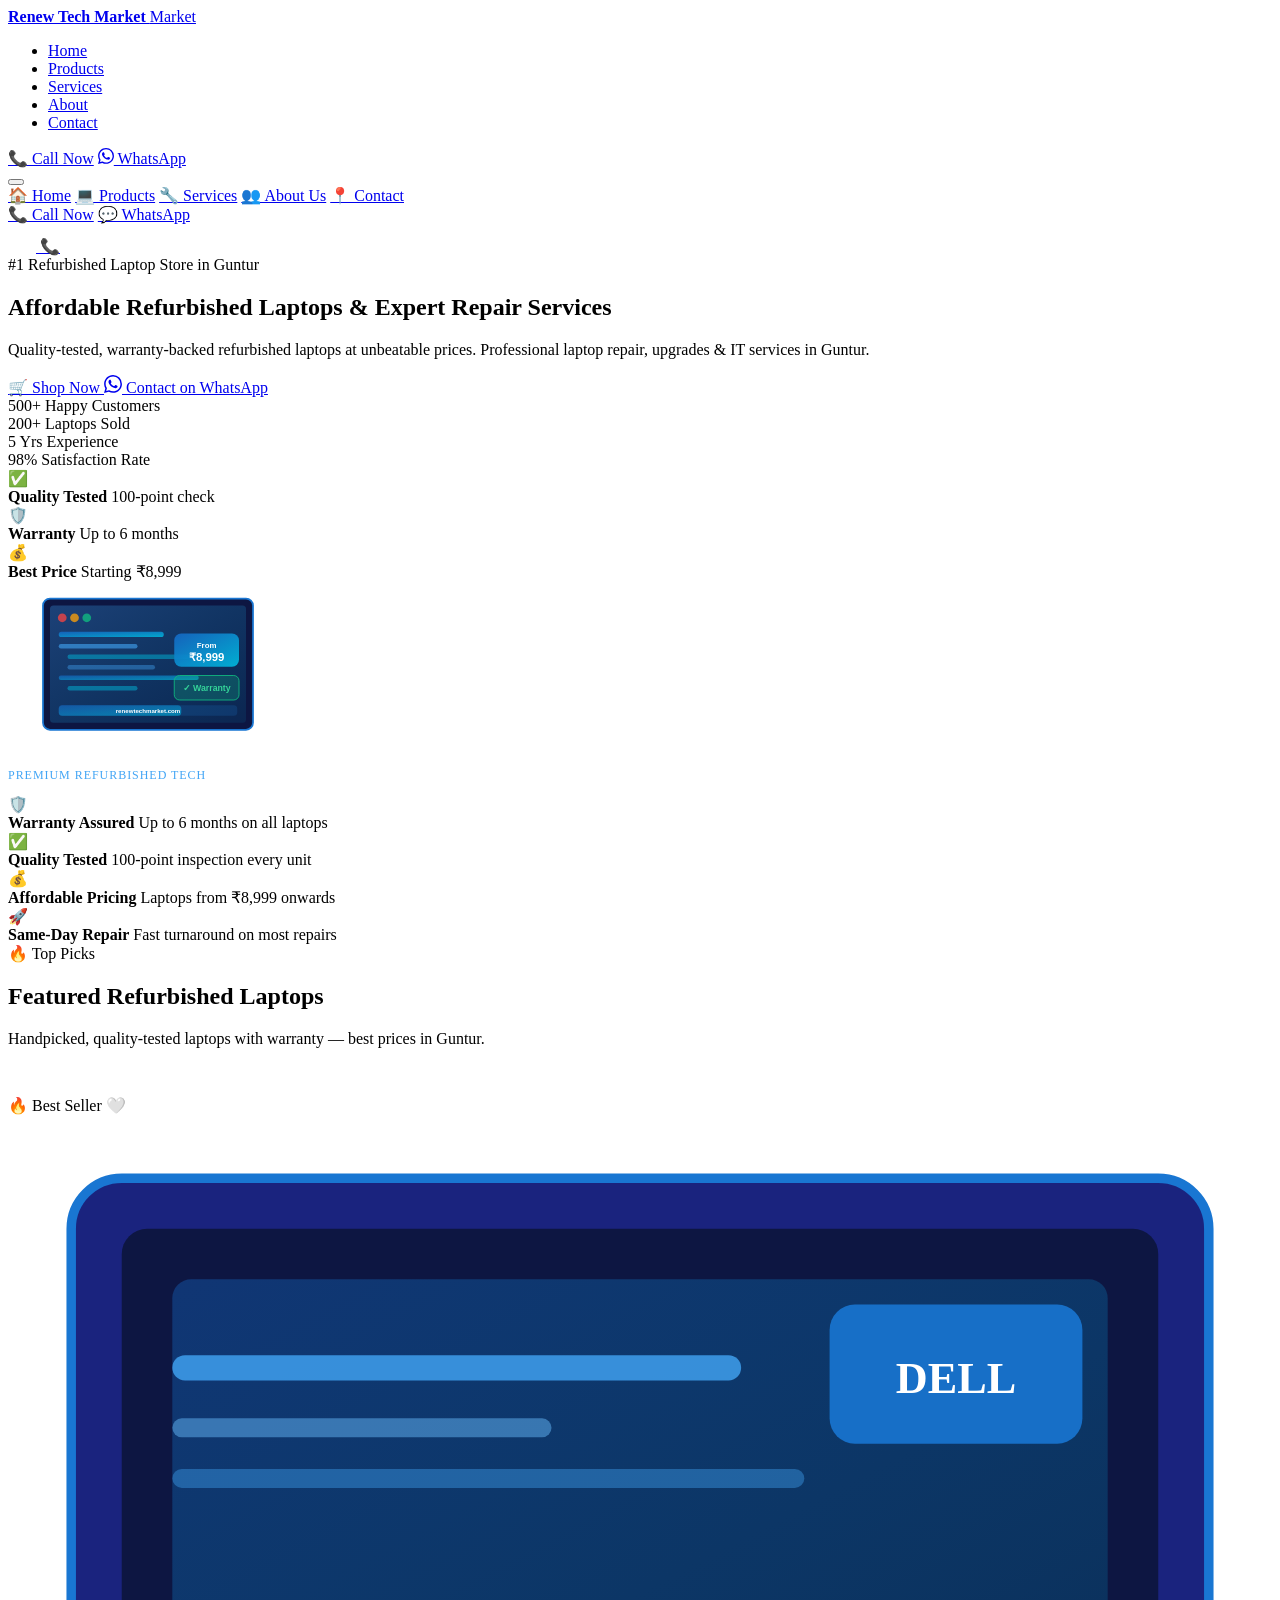
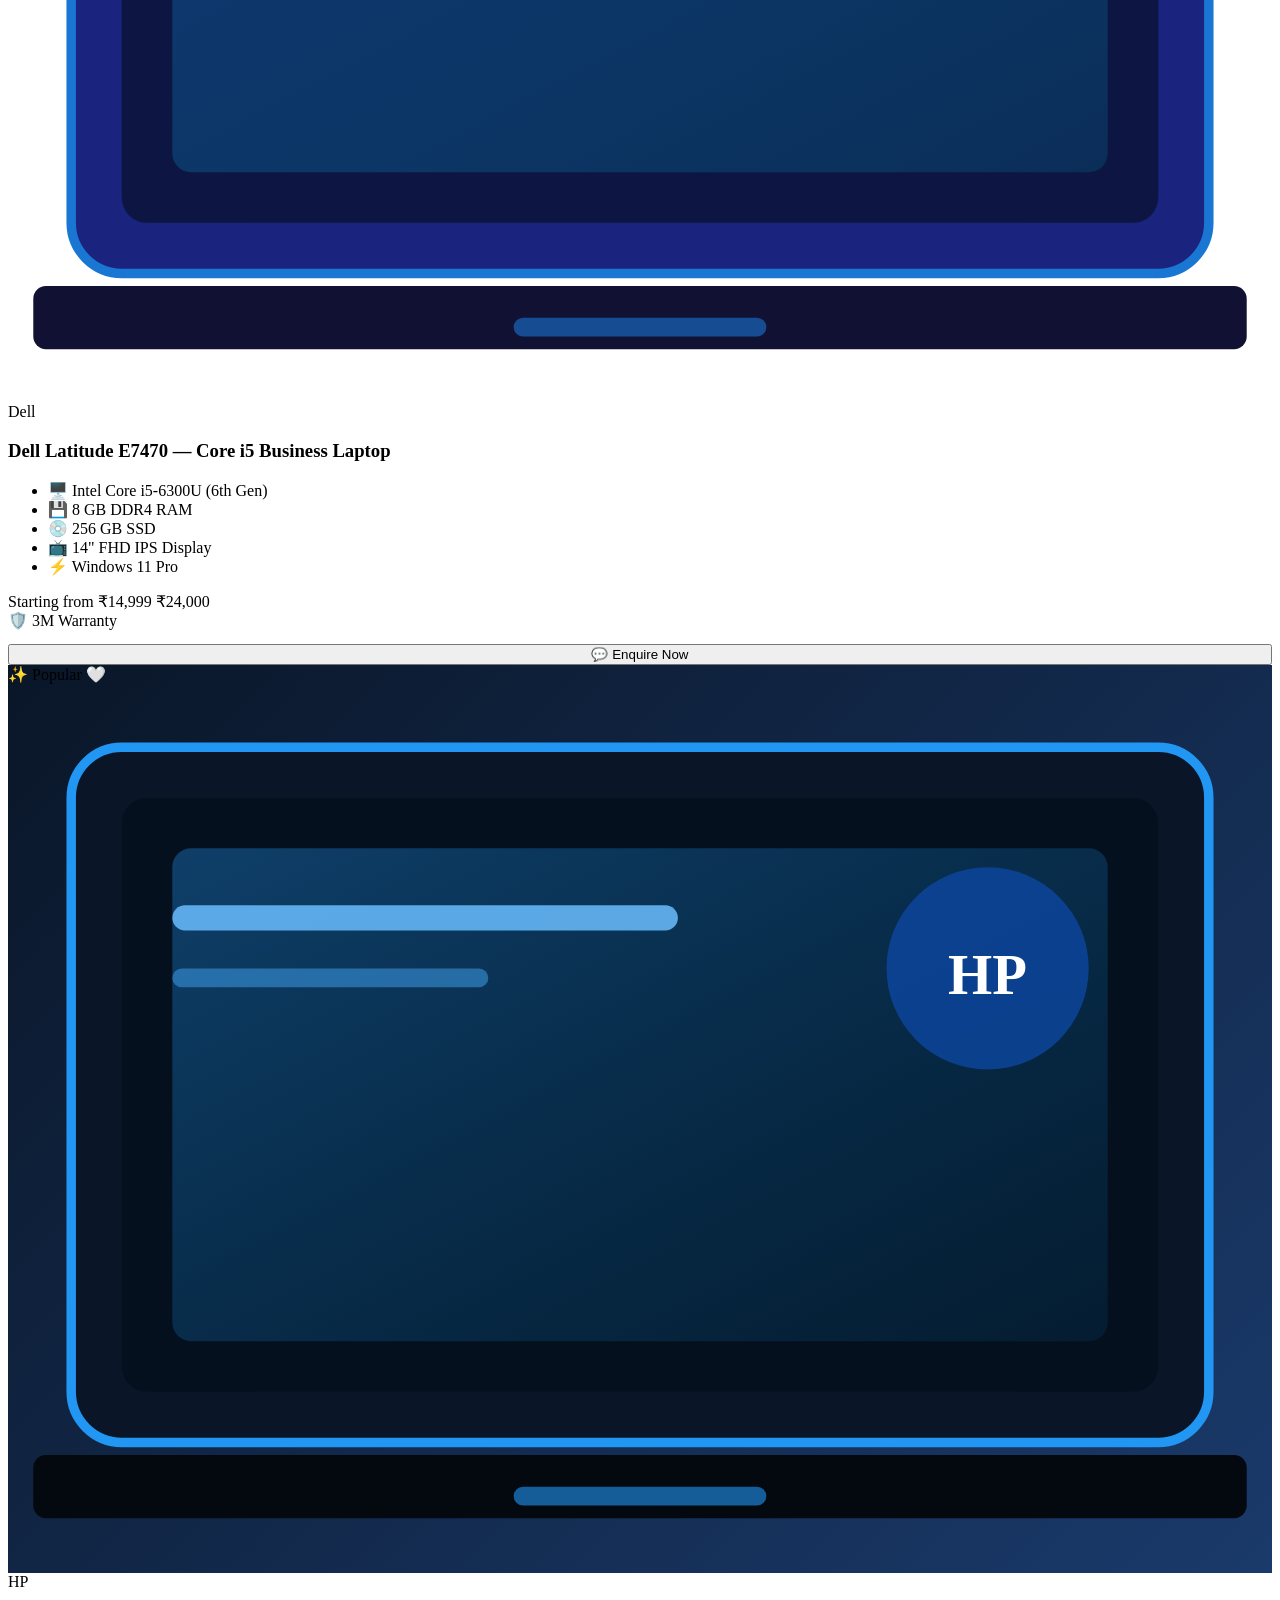
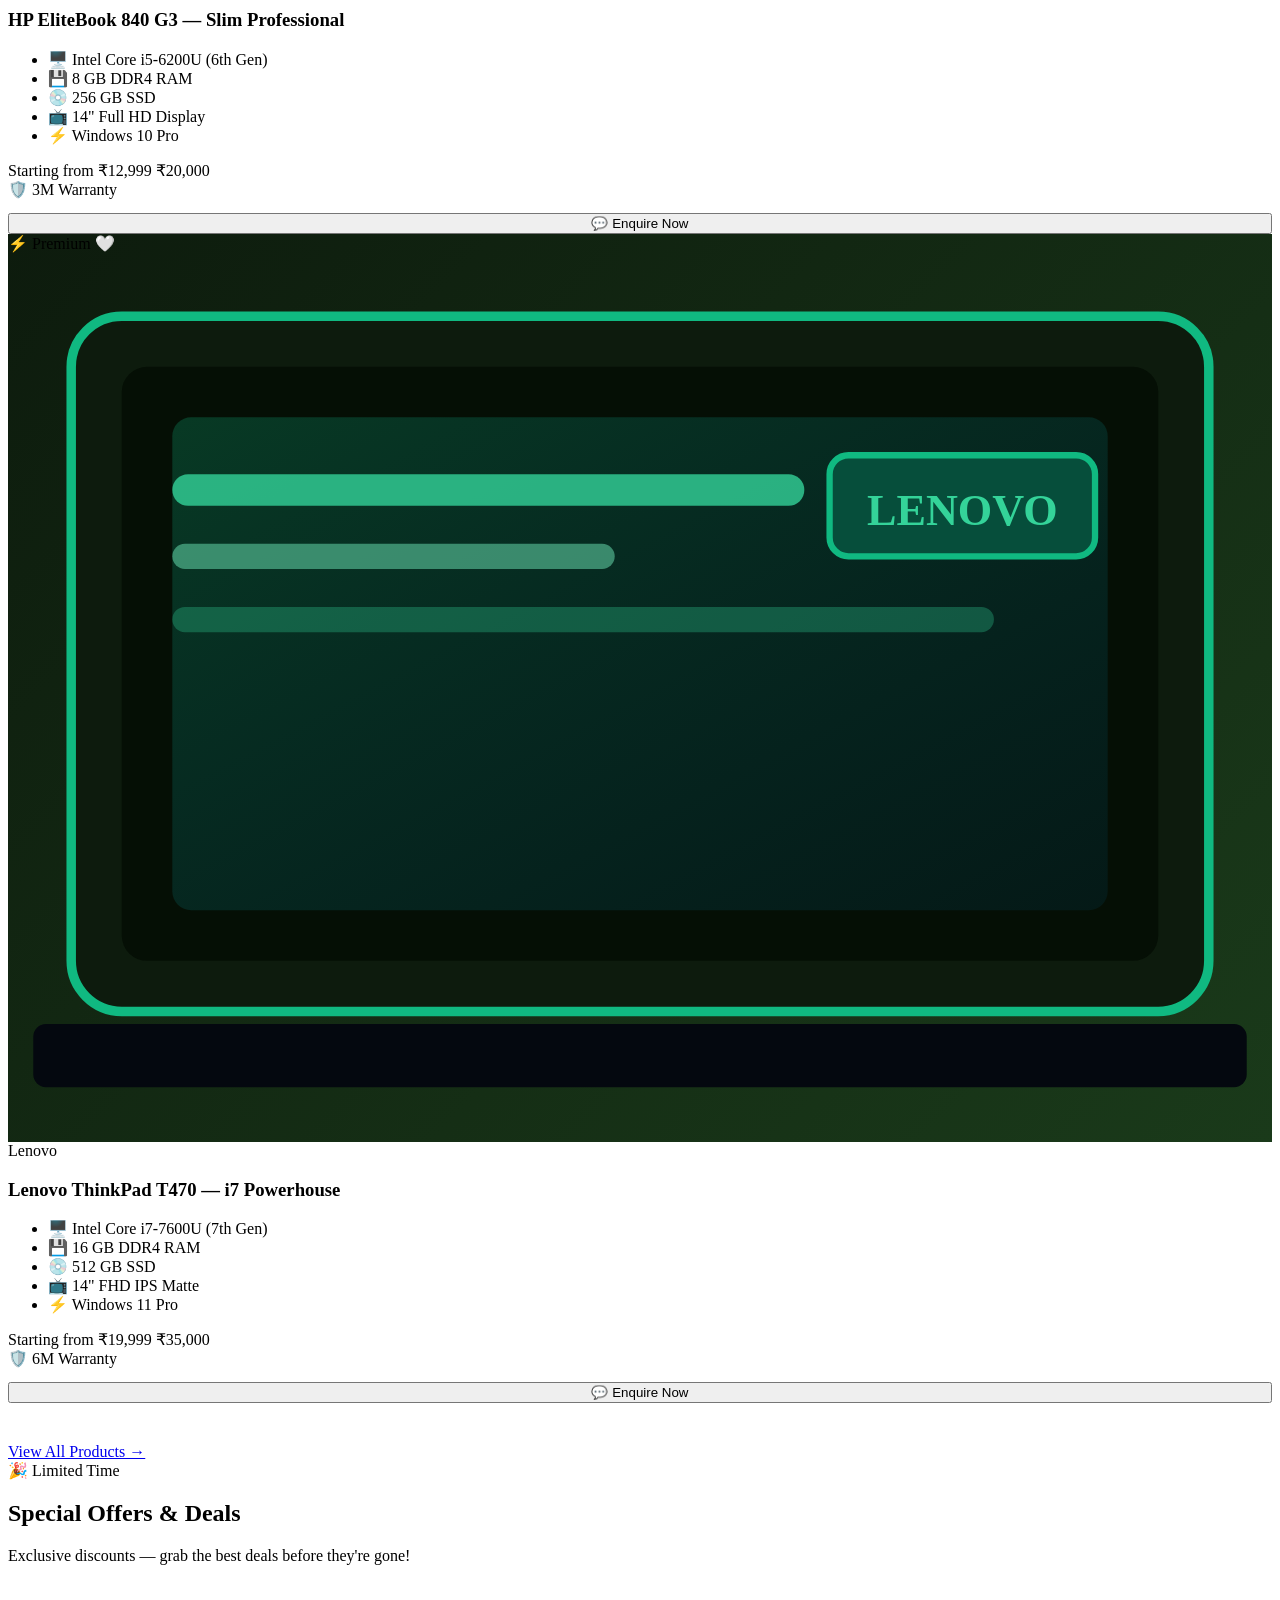
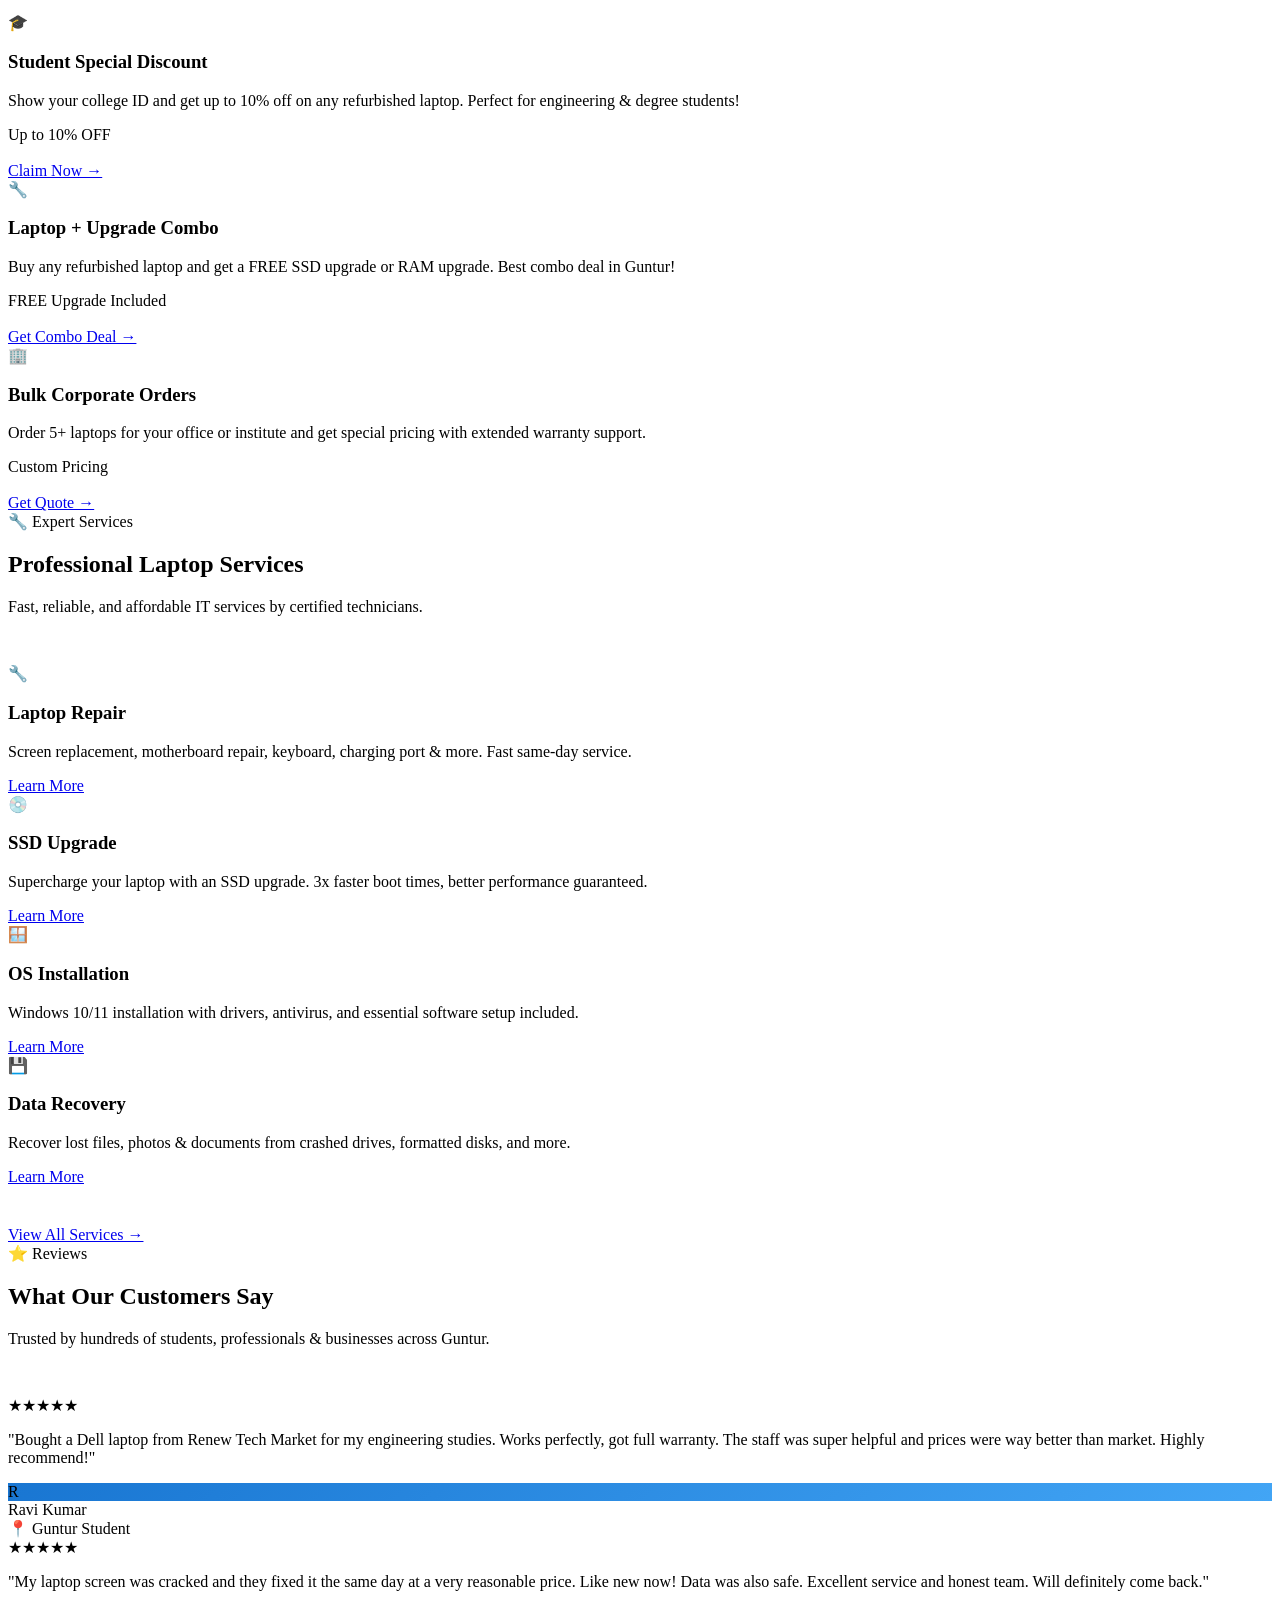
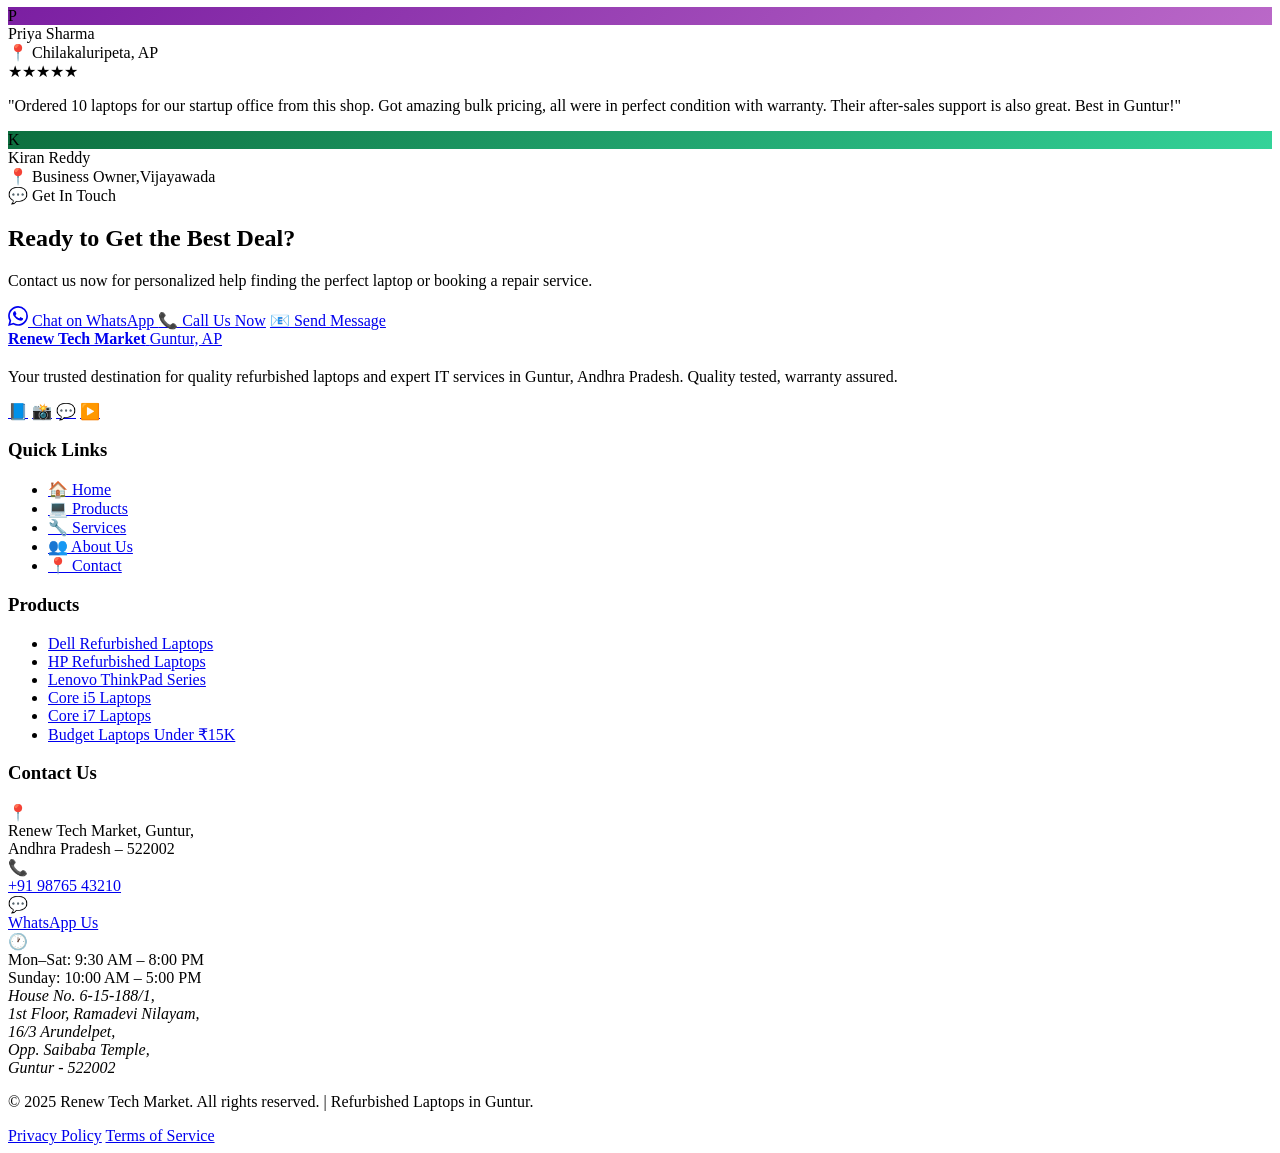
==== index.html @ 792f2bf6 "Update index.html" ====
<!DOCTYPE html>
<html lang="en">
<head>
  <meta charset="UTF-8" />
  <meta name="viewport" content="width=device-width, initial-scale=1.0" />
  <title>Renew Tech Market – Affordable Refurbished Laptops & Repair in Guntur</title>
  <meta name="description" content="Buy quality refurbished laptops at best price in Guntur. Expert laptop repair, SSD upgrades, OS installation & data recovery. Warranty guaranteed. Call or WhatsApp now!" />
  <meta name="keywords" content="refurbished laptops Guntur, laptop repair near me, used laptops best price, second hand laptops Guntur, laptop upgrade Andhra Pradesh" />
  <meta property="og:title" content="Renew Tech Market – Affordable Refurbished Laptops & Repair" />
  <meta property="og:description" content="Quality refurbished laptops with warranty & expert IT services in Guntur." />
  <meta property="og:type" content="website" />
  <link rel="stylessheet" href="styles.css" />
  <link rel="icon" href="data:image/svg+xml,<svg xmlns='http://www.w3.org/2000/svg' viewBox='0 0 100 100'><text y='.9em' font-size='90'>💻</text></svg>" />
</head>
<body>

<!-- ======================================================
     NAVBAR
====================================================== -->
<nav class="navbar" id="navbar" role="navigation" aria-label="Main navigation">
  <div class="container">
    <div class="nav-inner">
      <a href="index.html" class="nav-logo" aria-label="Renew Tech Market Home">
        <div class="logo-icon" aria-hidden="true"></div>
        <div class="logo-text">
          <strong>Renew Tech Market </strong>
          <span>Market</span>
        </div>
      </a>

      <ul class="nav-links" role="list">
        <li><a href="index.html"    class="nav-link" data-page="index.html"    aria-current="page">Home</a></li>
        <li><a href="products.html" class="nav-link" data-page="products.html">Products</a></li>
        <li><a href="services.html" class="nav-link" data-page="services.html">Services</a></li>
        <li><a href="about.html"    class="nav-link" data-page="about.html">About</a></li>
        <li><a href="contact.html"  class="nav-link" data-page="contact.html">Contact</a></li>
      </ul>

      <div class="nav-cta">
        <a href="tel:+919876543210" class="btn btn-outline btn-sm" aria-label="Call us">📞 Call Now</a>
        <a href="https://wa.me/919876543210" class="btn btn-whatsapp btn-sm" target="_blank" rel="noopener" aria-label="Chat on WhatsApp">
          <svg width="16" height="16" viewBox="0 0 24 24" fill="currentColor" aria-hidden="true"><path d="M17.472 14.382c-.297-.149-1.758-.867-2.03-.967-.273-.099-.471-.148-.67.15-.197.297-.767.966-.94 1.164-.173.199-.347.223-.644.075-.297-.15-1.255-.463-2.39-1.475-.883-.788-1.48-1.761-1.653-2.059-.173-.297-.018-.458.13-.606.134-.133.298-.347.446-.52.149-.174.198-.298.298-.497.099-.198.05-.371-.025-.52-.075-.149-.669-1.612-.916-2.207-.242-.579-.487-.5-.669-.51-.173-.008-.371-.01-.57-.01-.198 0-.52.074-.792.372-.272.297-1.04 1.016-1.04 2.479 0 1.462 1.065 2.875 1.213 3.074.149.198 2.096 3.2 5.077 4.487.709.306 1.262.489 1.694.625.712.227 1.36.195 1.871.118.571-.085 1.758-.719 2.006-1.413.248-.694.248-1.289.173-1.413-.074-.124-.272-.198-.57-.347m-5.421 7.403h-.004a9.87 9.87 0 01-5.031-1.378l-.361-.214-3.741.982.998-3.648-.235-.374a9.86 9.86 0 01-1.51-5.26c.001-5.45 4.436-9.884 9.888-9.884 2.64 0 5.122 1.03 6.988 2.898a9.825 9.825 0 012.893 6.994c-.003 5.45-4.437 9.884-9.885 9.884m8.413-18.297A11.815 11.815 0 0012.05 0C5.495 0 .16 5.335.157 11.892c0 2.096.547 4.142 1.588 5.945L.057 24l6.305-1.654a11.882 11.882 0 005.683 1.448h.005c6.554 0 11.89-5.335 11.893-11.893a11.821 11.821 0 00-3.48-8.413z"/></svg>
          WhatsApp
        </a>
      </div>

      <button class="nav-toggle" id="navToggle" aria-label="Toggle menu" aria-expanded="false">
        <span></span><span></span><span></span>
      </button>
    </div>
  </div>
</nav>

<!-- mobile menu -->
<div class="nav-mobile" id="navMobile" role="dialog" aria-label="Mobile navigation">
  <a href="index.html"    class="nav-link" data-page="index.html">🏠 Home</a>
  <a href="products.html" class="nav-link" data-page="products.html">💻 Products</a>
  <a href="services.html" class="nav-link" data-page="services.html">🔧 Services</a>
  <a href="about.html"    class="nav-link" data-page="about.html">👥 About Us</a>
  <a href="contact.html"  class="nav-link" data-page="contact.html">📍 Contact</a>
  <div class="nav-cta">
    <a href="tel:+919876543210" class="btn btn-outline">📞 Call Now</a>
    <a href="https://wa.me/919876543210" class="btn btn-whatsapp" target="_blank" rel="noopener">💬 WhatsApp</a>
  </div>
</div>

<!-- ======================================================
     FLOATING BUTTONS
====================================================== -->
<a href="https://wa.me/919876543210?text=Hi!%20I%20found%20your%20website.%20I%27m%20interested%20in%20your%20laptops%20and%20services."
   class="float-whatsapp" target="_blank" rel="noopener" aria-label="Chat on WhatsApp" title="Chat on WhatsApp">
  <svg width="28" height="28" viewBox="0 0 24 24" fill="white" aria-hidden="true"><path d="M17.472 14.382c-.297-.149-1.758-.867-2.03-.967-.273-.099-.471-.148-.67.15-.197.297-.767.966-.94 1.164-.173.199-.347.223-.644.075-.297-.15-1.255-.463-2.39-1.475-.883-.788-1.48-1.761-1.653-2.059-.173-.297-.018-.458.13-.606.134-.133.298-.347.446-.52.149-.174.198-.298.298-.497.099-.198.05-.371-.025-.52-.075-.149-.669-1.612-.916-2.207-.242-.579-.487-.5-.669-.51-.173-.008-.371-.01-.57-.01-.198 0-.52.074-.792.372-.272.297-1.04 1.016-1.04 2.479 0 1.462 1.065 2.875 1.213 3.074.149.198 2.096 3.2 5.077 4.487.709.306 1.262.489 1.694.625.712.227 1.36.195 1.871.118.571-.085 1.758-.719 2.006-1.413.248-.694.248-1.289.173-1.413-.074-.124-.272-.198-.57-.347m-5.421 7.403h-.004a9.87 9.87 0 01-5.031-1.378l-.361-.214-3.741.982.998-3.648-.235-.374a9.86 9.86 0 01-1.51-5.26c.001-5.45 4.436-9.884 9.888-9.884 2.64 0 5.122 1.03 6.988 2.898a9.825 9.825 0 012.893 6.994c-.003 5.45-4.437 9.884-9.885 9.884m8.413-18.297A11.815 11.815 0 0012.05 0C5.495 0 .16 5.335.157 11.892c0 2.096.547 4.142 1.588 5.945L.057 24l6.305-1.654a11.882 11.882 0 005.683 1.448h.005c6.554 0 11.89-5.335 11.893-11.893a11.821 11.821 0 00-3.48-8.413z"/></svg>
</a>
<a href="tel:+919876543210" class="float-call" aria-label="Call us" title="Call Now">📞</a>

<!-- ======================================================
     HERO
====================================================== -->
<section class="hero" id="hero" aria-label="Hero banner">
  <div class="hero-bg" aria-hidden="true"></div>
  <div class="hero-grid" aria-hidden="true"></div>

  <div class="container">
    <div class="hero-inner">
      <!-- Left: Copy -->
      <div class="hero-copy">
        <div class="hero-eyebrow">
          <span class="dot" aria-hidden="true"></span>
          #1 Refurbished Laptop Store in Guntur
        </div>

        <h1 class="hero-title">
          Affordable <span class="highlight">Refurbished Laptops</span> &amp; Expert Repair Services
        </h1>

        <p class="hero-sub">
          Quality-tested, warranty-backed refurbished laptops at unbeatable prices. Professional laptop repair, upgrades &amp; IT services in Guntur.
        </p>

        <div class="hero-actions">
          <a href="products.html" class="btn btn-primary btn-lg" id="heroShopNow">
            🛒 Shop Now
          </a>
          <a href="https://wa.me/919876543210?text=Hi!%20I%20want%20to%20buy%20a%20refurbished%20laptop." class="btn btn-whatsapp btn-lg" target="_blank" rel="noopener" id="heroWhatsApp">
            <svg width="18" height="18" viewBox="0 0 24 24" fill="currentColor" aria-hidden="true"><path d="M17.472 14.382c-.297-.149-1.758-.867-2.03-.967-.273-.099-.471-.148-.67.15-.197.297-.767.966-.94 1.164-.173.199-.347.223-.644.075-.297-.15-1.255-.463-2.39-1.475-.883-.788-1.48-1.761-1.653-2.059-.173-.297-.018-.458.13-.606.134-.133.298-.347.446-.52.149-.174.198-.298.298-.497.099-.198.05-.371-.025-.52-.075-.149-.669-1.612-.916-2.207-.242-.579-.487-.5-.669-.51-.173-.008-.371-.01-.57-.01-.198 0-.52.074-.792.372-.272.297-1.04 1.016-1.04 2.479 0 1.462 1.065 2.875 1.213 3.074.149.198 2.096 3.2 5.077 4.487.709.306 1.262.489 1.694.625.712.227 1.36.195 1.871.118.571-.085 1.758-.719 2.006-1.413.248-.694.248-1.289.173-1.413-.074-.124-.272-.198-.57-.347m-5.421 7.403h-.004a9.87 9.87 0 01-5.031-1.378l-.361-.214-3.741.982.998-3.648-.235-.374a9.86 9.86 0 01-1.51-5.26c.001-5.45 4.436-9.884 9.888-9.884 2.64 0 5.122 1.03 6.988 2.898a9.825 9.825 0 012.893 6.994c-.003 5.45-4.437 9.884-9.885 9.884m8.413-18.297A11.815 11.815 0 0012.05 0C5.495 0 .16 5.335.157 11.892c0 2.096.547 4.142 1.588 5.945L.057 24l6.305-1.654a11.882 11.882 0 005.683 1.448h.005c6.554 0 11.89-5.335 11.893-11.893a11.821 11.821 0 00-3.48-8.413z"/></svg>
            Contact on WhatsApp
          </a>
        </div>

        <div class="hero-stats" aria-label="Business stats">
          <div class="stat-item">
            <span class="stat-num" data-target="500" data-suffix="+">0+</span>
            <span class="stat-label">Happy Customers</span>
          </div>
          <div class="stat-item">
            <span class="stat-num" data-target="200" data-suffix="+">0+</span>
            <span class="stat-label">Laptops Sold</span>
          </div>
          <div class="stat-item">
            <span class="stat-num" data-target="5" data-suffix=" Yrs">0</span>
            <span class="stat-label">Experience</span>
          </div>
          <div class="stat-item">
            <span class="stat-num" data-target="98" data-suffix="%">0%</span>
            <span class="stat-label">Satisfaction Rate</span>
          </div>
        </div>
      </div>

      <!-- Right: Visual -->
      <div class="hero-visual" aria-hidden="true">
        <div class="laptop-showcase">
          <!-- floating badges -->
          <div class="floating-badge top-left">
            <span class="badge-icon">✅</span>
            <div class="badge-info">
              <strong>Quality Tested</strong>
              <span>100-point check</span>
            </div>
          </div>
          <div class="floating-badge mid-right">
            <span class="badge-icon">🛡️</span>
            <div class="badge-info">
              <strong>Warranty</strong>
              <span>Up to 6 months</span>
            </div>
          </div>
          <div class="floating-badge bot-left">
            <span class="badge-icon">💰</span>
            <div class="badge-info">
              <strong>Best Price</strong>
              <span>Starting ₹8,999</span>
            </div>
          </div>

          <!-- Laptop frame -->
          <div class="laptop-frame">
            <div class="laptop-screen">
              <div class="screen-glow"></div>
              <div class="screen-content" style="position:relative;z-index:1;">
                <!-- SVG laptop illustration on screen -->
                <svg viewBox="0 0 320 200" xmlns="http://www.w3.org/2000/svg" style="width:100%;max-width:280px;margin:0 auto;">
                  <defs>
                    <linearGradient id="g1" x1="0%" y1="0%" x2="100%" y2="100%">
                      <stop offset="0%" style="stop-color:#1565c0"/>
                      <stop offset="100%" style="stop-color:#00b4d8"/>
                    </linearGradient>
                    <linearGradient id="g2" x1="0%" y1="0%" x2="100%" y2="100%">
                      <stop offset="0%" style="stop-color:#42a5f5;stop-opacity:.3"/>
                      <stop offset="100%" style="stop-color:#00b4d8;stop-opacity:.1"/>
                    </linearGradient>
                  </defs>
                  <!-- Screen body -->
                  <rect x="40" y="20" width="240" height="150" rx="8" fill="#0d1642" stroke="#1976d2" stroke-width="2"/>
                  <rect x="48" y="28" width="224" height="134" rx="4" fill="url(#g2)"/>
                  <!-- Window dots -->
                  <circle cx="62" cy="42" r="5" fill="#ef4444" opacity=".8"/>
                  <circle cx="76" cy="42" r="5" fill="#f59e0b" opacity=".8"/>
                  <circle cx="90" cy="42" r="5" fill="#10b981" opacity=".8"/>
                  <!-- Code lines -->
                  <rect x="58" y="58" width="120" height="6" rx="3" fill="url(#g1)" opacity=".9"/>
                  <rect x="58" y="72" width="90" height="5" rx="2.5" fill="#42a5f5" opacity=".6"/>
                  <rect x="68" y="84" width="140" height="5" rx="2.5" fill="#00b4d8" opacity=".5"/>
                  <rect x="68" y="96" width="100" height="5" rx="2.5" fill="#42a5f5" opacity=".4"/>
                  <rect x="58" y="108" width="160" height="5" rx="2.5" fill="url(#g1)" opacity=".7"/>
                  <rect x="68" y="120" width="80" height="5" rx="2.5" fill="#00b4d8" opacity=".5"/>
                  <!-- Price tag -->
                  <rect x="190" y="60" width="74" height="38" rx="8" fill="url(#g1)" opacity=".95"/>
                  <text x="227" y="76" text-anchor="middle" fill="white" font-size="9" font-weight="600" font-family="Inter,sans-serif">From</text>
                  <text x="227" y="91" text-anchor="middle" fill="white" font-size="13" font-weight="800" font-family="Inter,sans-serif">₹8,999</text>
                  <!-- Checkmark badge -->
                  <rect x="190" y="108" width="74" height="28" rx="6" fill="rgba(16,185,129,.25)" stroke="#10b981" stroke-width="1"/>
                  <text x="227" y="126" text-anchor="middle" fill="#34d399" font-size="10" font-weight="700" font-family="Inter,sans-serif">✓ Warranty</text>
                  <!-- Bottom bar -->
                  <rect x="58" y="142" width="204" height="12" rx="4" fill="rgba(33,150,243,.15)"/>
                  <rect x="58" y="142" width="140" height="12" rx="4" fill="url(#g1)" opacity=".6"/>
                  <text x="160" y="151" text-anchor="middle" fill="white" font-size="7" font-weight="600" font-family="Inter,sans-serif">renewtechmarket.com</text>
                </svg>
                <p style="color:#42a5f5;font-size:.75rem;margin-top:8px;font-weight:500;letter-spacing:.08em;">PREMIUM REFURBISHED TECH</p>
              </div>
            </div>
          </div>
          <div class="laptop-base"></div>
          <div class="laptop-hinge"></div>
        </div>
      </div>
    </div>
  </div>
</section>

<!-- ======================================================
     TRUST BADGES STRIP
====================================================== -->
<div class="trust-strip" aria-label="Trust badges">
  <div class="container">
    <div class="trust-strip-inner">
      <div class="trust-item" data-aos="fade-up">
        <span class="trust-icon" aria-hidden="true">🛡️</span>
        <div class="trust-text">
          <strong>Warranty Assured</strong>
          <span>Up to 6 months on all laptops</span>
        </div>
      </div>
      <div class="trust-item" data-aos="fade-up" style="transition-delay:.1s">
        <span class="trust-icon" aria-hidden="true">✅</span>
        <div class="trust-text">
          <strong>Quality Tested</strong>
          <span>100-point inspection every unit</span>
        </div>
      </div>
      <div class="trust-item" data-aos="fade-up" style="transition-delay:.2s">
        <span class="trust-icon" aria-hidden="true">💰</span>
        <div class="trust-text">
          <strong>Affordable Pricing</strong>
          <span>Laptops from ₹8,999 onwards</span>
        </div>
      </div>
      <div class="trust-item" data-aos="fade-up" style="transition-delay:.3s">
        <span class="trust-icon" aria-hidden="true">🚀</span>
        <div class="trust-text">
          <strong>Same-Day Repair</strong>
          <span>Fast turnaround on most repairs</span>
        </div>
      </div>
    </div>
  </div>
</div>

<!-- ======================================================
     FEATURED PRODUCTS
====================================================== -->
<section class="section" id="featured-products" aria-label="Featured products">
  <div class="container">
    <div class="text-center" data-aos="fade-up">
      <div class="section-badge">🔥 Top Picks</div>
      <h2 class="section-title">Featured Refurbished Laptops</h2>
      <p class="section-sub">Handpicked, quality-tested laptops with warranty — best prices in Guntur.</p>
    </div>

    <div class="products-grid" style="margin-top:48px;" id="featuredGrid">

      <!-- Card 1 -->
      <article class="product-card" data-aos="fade-up" data-brand="dell" data-ram="8gb" data-price="14999" aria-label="Dell Latitude E7470 laptop">
        <div class="product-img-wrap">
          <span class="badge badge-blue">🔥 Best Seller</span>
          <span class="wish" aria-label="Add to wishlist" role="button" tabindex="0">🤍</span>
          <svg class="laptop-svg" viewBox="0 0 200 140" xmlns="http://www.w3.org/2000/svg" aria-hidden="true">
            <rect x="10" y="10" width="180" height="110" rx="8" fill="#1a237e" stroke="#1976d2" stroke-width="1.5"/>
            <rect x="18" y="18" width="164" height="94" rx="4" fill="#0d1642"/>
            <rect x="26" y="26" width="148" height="78" rx="3" fill="url(#gs1)"/>
            <defs><linearGradient id="gs1" x1="0" y1="0" x2="1" y2="1"><stop offset="0%" stop-color="#1565c0" stop-opacity=".4"/><stop offset="100%" stop-color="#00b4d8" stop-opacity=".15"/></linearGradient></defs>
            <rect x="26" y="38" width="90" height="4" rx="2" fill="#42a5f5" opacity=".8"/>
            <rect x="26" y="48" width="60" height="3" rx="1.5" fill="#64b5f6" opacity=".5"/>
            <rect x="26" y="56" width="100" height="3" rx="1.5" fill="#42a5f5" opacity=".4"/>
            <rect x="130" y="30" width="40" height="22" rx="4" fill="#1976d2" opacity=".9"/>
            <text x="150" y="44" text-anchor="middle" fill="white" font-size="7" font-weight="700" font-family="Inter">DELL</text>
            <rect x="4" y="122" width="192" height="10" rx="2" fill="#111133"/>
            <rect x="80" y="127" width="40" height="3" rx="1.5" fill="#1976d2" opacity=".6"/>
          </svg>
        </div>
        <div class="product-body">
          <div class="product-brand">Dell</div>
          <h3 class="product-name">Dell Latitude E7470 — Core i5 Business Laptop</h3>
          <ul class="specs-list" aria-label="Specifications">
            <li class="spec-item"><span class="spec-icon">🖥️</span> Intel Core i5-6300U (6th Gen)</li>
            <li class="spec-item"><span class="spec-icon">💾</span> 8 GB DDR4 RAM</li>
            <li class="spec-item"><span class="spec-icon">💿</span> 256 GB SSD</li>
            <li class="spec-item"><span class="spec-icon">📺</span> 14" FHD IPS Display</li>
            <li class="spec-item"><span class="spec-icon">⚡</span> Windows 11 Pro</li>
          </ul>
          <div class="product-footer">
            <div class="product-price">
              <span class="price-label">Starting from</span>
              <span class="price-amount">₹14,999</span>
              <span class="price-old">₹24,000</span>
            </div>
            <span class="warranty-chip">🛡️ 3M Warranty</span>
          </div>
          <button class="btn btn-primary" style="width:100%;justify-content:center;margin-top:14px;" data-enquire="Dell Latitude E7470" id="enquire-dell-e7470">
            💬 Enquire Now
          </button>
        </div>
      </article>

      <!-- Card 2 -->
      <article class="product-card" data-aos="fade-up" style="transition-delay:.1s" data-brand="hp" data-ram="8gb" data-price="12999" aria-label="HP EliteBook 840 laptop">
        <div class="product-img-wrap" style="background:linear-gradient(135deg,#0a1628,#1a3a6b)">
          <span class="badge badge-green">✨ Popular</span>
          <span class="wish" aria-label="Add to wishlist" role="button" tabindex="0">🤍</span>
          <svg class="laptop-svg" viewBox="0 0 200 140" xmlns="http://www.w3.org/2000/svg" aria-hidden="true">
            <rect x="10" y="10" width="180" height="110" rx="8" fill="#0a1628" stroke="#2196f3" stroke-width="1.5"/>
            <rect x="18" y="18" width="164" height="94" rx="4" fill="#05101f"/>
            <rect x="26" y="26" width="148" height="78" rx="3" fill="url(#gs2)"/>
            <defs><linearGradient id="gs2" x1="0" y1="0" x2="1" y2="1"><stop offset="0%" stop-color="#2196f3" stop-opacity=".35"/><stop offset="100%" stop-color="#0077b6" stop-opacity=".12"/></linearGradient></defs>
            <rect x="26" y="35" width="80" height="4" rx="2" fill="#64b5f6" opacity=".9"/>
            <rect x="26" y="45" width="50" height="3" rx="1.5" fill="#42a5f5" opacity=".5"/>
            <circle cx="155" cy="45" r="16" fill="#0d47a1" opacity=".8"/>
            <text x="155" y="49" text-anchor="middle" fill="white" font-size="9" font-weight="800" font-family="Inter">HP</text>
            <rect x="4" y="122" width="192" height="10" rx="2" fill="#04080f"/>
            <rect x="80" y="127" width="40" height="3" rx="1.5" fill="#2196f3" opacity=".6"/>
          </svg>
        </div>
        <div class="product-body">
          <div class="product-brand">HP</div>
          <h3 class="product-name">HP EliteBook 840 G3 — Slim Professional</h3>
          <ul class="specs-list" aria-label="Specifications">
            <li class="spec-item"><span class="spec-icon">🖥️</span> Intel Core i5-6200U (6th Gen)</li>
            <li class="spec-item"><span class="spec-icon">💾</span> 8 GB DDR4 RAM</li>
            <li class="spec-item"><span class="spec-icon">💿</span> 256 GB SSD</li>
            <li class="spec-item"><span class="spec-icon">📺</span> 14" Full HD Display</li>
            <li class="spec-item"><span class="spec-icon">⚡</span> Windows 10 Pro</li>
          </ul>
          <div class="product-footer">
            <div class="product-price">
              <span class="price-label">Starting from</span>
              <span class="price-amount">₹12,999</span>
              <span class="price-old">₹20,000</span>
            </div>
            <span class="warranty-chip">🛡️ 3M Warranty</span>
          </div>
          <button class="btn btn-primary" style="width:100%;justify-content:center;margin-top:14px;" data-enquire="HP EliteBook 840 G3" id="enquire-hp-elitebook">
            💬 Enquire Now
          </button>
        </div>
      </article>

      <!-- Card 3 -->
      <article class="product-card" data-aos="fade-up" style="transition-delay:.2s" data-brand="lenovo" data-ram="16gb" data-price="19999" aria-label="Lenovo ThinkPad X1 Carbon laptop">
        <div class="product-img-wrap" style="background:linear-gradient(135deg,#0d1b0d,#1a3a1a)">
          <span class="badge badge-orange">⚡ Premium</span>
          <span class="wish" aria-label="Add to wishlist" role="button" tabindex="0">🤍</span>
          <svg class="laptop-svg" viewBox="0 0 200 140" xmlns="http://www.w3.org/2000/svg" aria-hidden="true">
            <rect x="10" y="10" width="180" height="110" rx="8" fill="#0d1b0d" stroke="#10b981" stroke-width="1.5"/>
            <rect x="18" y="18" width="164" height="94" rx="4" fill="#050f05"/>
            <rect x="26" y="26" width="148" height="78" rx="3" fill="url(#gs3)"/>
            <defs><linearGradient id="gs3" x1="0" y1="0" x2="1" y2="1"><stop offset="0%" stop-color="#10b981" stop-opacity=".25"/><stop offset="100%" stop-color="#0077b6" stop-opacity=".1"/></linearGradient></defs>
            <rect x="26" y="35" width="100" height="5" rx="2.5" fill="#34d399" opacity=".8"/>
            <rect x="26" y="46" width="70" height="4" rx="2" fill="#6ee7b7" opacity=".5"/>
            <rect x="26" y="56" width="130" height="4" rx="2" fill="#34d399" opacity=".3"/>
            <rect x="130" y="32" width="42" height="16" rx="3" fill="#064e3b" stroke="#10b981" stroke-width="1"/>
            <text x="151" y="43" text-anchor="middle" fill="#34d399" font-size="7" font-weight="800" font-family="Inter">LENOVO</text>
            <rect x="4" y="122" width="192" height="10" rx="2" fill="#04080f"/>
          </svg>
        </div>
        <div class="product-body">
          <div class="product-brand">Lenovo</div>
          <h3 class="product-name">Lenovo ThinkPad T470 — i7 Powerhouse</h3>
          <ul class="specs-list" aria-label="Specifications">
            <li class="spec-item"><span class="spec-icon">🖥️</span> Intel Core i7-7600U (7th Gen)</li>
            <li class="spec-item"><span class="spec-icon">💾</span> 16 GB DDR4 RAM</li>
            <li class="spec-item"><span class="spec-icon">💿</span> 512 GB SSD</li>
            <li class="spec-item"><span class="spec-icon">📺</span> 14" FHD IPS Matte</li>
            <li class="spec-item"><span class="spec-icon">⚡</span> Windows 11 Pro</li>
          </ul>
          <div class="product-footer">
            <div class="product-price">
              <span class="price-label">Starting from</span>
              <span class="price-amount">₹19,999</span>
              <span class="price-old">₹35,000</span>
            </div>
            <span class="warranty-chip">🛡️ 6M Warranty</span>
          </div>
          <button class="btn btn-primary" style="width:100%;justify-content:center;margin-top:14px;" data-enquire="Lenovo ThinkPad T470" id="enquire-lenovo-t470">
            💬 Enquire Now
          </button>
        </div>
      </article>
    </div>

    <div class="text-center" style="margin-top:40px;" data-aos="fade-up">
      <a href="products.html" class="btn btn-outline btn-lg" id="viewAllProducts">View All Products →</a>
    </div>
  </div>
</section>

<div class="divider"></div>

<!-- ======================================================
     SPECIAL OFFERS
====================================================== -->
<section class="section" id="offers" aria-label="Special offers and deals">
  <div class="container">
    <div class="text-center" data-aos="fade-up">
      <div class="section-badge">🎉 Limited Time</div>
      <h2 class="section-title">Special Offers & Deals</h2>
      <p class="section-sub">Exclusive discounts — grab the best deals before they're gone!</p>
    </div>

    <div class="offers-grid" style="margin-top:48px;">
      <div class="offer-card offer-card-1" data-aos="fade-up">
        <div class="offer-emoji" aria-hidden="true">🎓</div>
        <h3 class="offer-title">Student Special Discount</h3>
        <p class="offer-desc">Show your college ID and get up to 10% off on any refurbished laptop. Perfect for engineering & degree students!</p>
        <span class="offer-tag offer-tag-1">Up to 10% OFF</span>
        <br><br>
        <a href="https://wa.me/919876543210?text=Hi!%20I%20want%20to%20claim%20the%20student%20discount." class="btn btn-outline btn-sm" target="_blank" rel="noopener" id="offerStudentCTA">Claim Now →</a>
      </div>
      <div class="offer-card offer-card-2" data-aos="fade-up" style="transition-delay:.1s">
        <div class="offer-emoji" aria-hidden="true">🔧</div>
        <h3 class="offer-title">Laptop + Upgrade Combo</h3>
        <p class="offer-desc">Buy any refurbished laptop and get a FREE SSD upgrade or RAM upgrade. Best combo deal in Guntur!</p>
        <span class="offer-tag offer-tag-2">FREE Upgrade Included</span>
        <br><br>
        <a href="https://wa.me/919876543210?text=Hi!%20I%20want%20the%20Laptop+Upgrade%20combo%20deal." class="btn btn-outline btn-sm" target="_blank" rel="noopener" id="offerComboCTA">Get Combo Deal →</a>
      </div>
      <div class="offer-card offer-card-3" data-aos="fade-up" style="transition-delay:.2s">
        <div class="offer-emoji" aria-hidden="true">🏢</div>
        <h3 class="offer-title">Bulk Corporate Orders</h3>
        <p class="offer-desc">Order 5+ laptops for your office or institute and get special pricing with extended warranty support.</p>
        <span class="offer-tag offer-tag-3">Custom Pricing</span>
        <br><br>
        <a href="https://wa.me/919876543210?text=Hi!%20I%20need%20bulk%20laptops%20for%20corporate/institute." class="btn btn-outline btn-sm" target="_blank" rel="noopener" id="offerBulkCTA">Get Quote →</a>
      </div>
    </div>
  </div>
</section>

<div class="divider"></div>

<!-- ======================================================
     SERVICES PREVIEW
====================================================== -->
<section class="section" id="service-highlights" aria-label="Service highlights">
  <div class="container">
    <div class="text-center" data-aos="fade-up">
      <div class="section-badge">🔧 Expert Services</div>
      <h2 class="section-title">Professional Laptop Services</h2>
      <p class="section-sub">Fast, reliable, and affordable IT services by certified technicians.</p>
    </div>

    <div class="services-grid" style="margin-top:48px;">
      <div class="service-card" data-aos="fade-up">
        <div class="service-icon-wrap" aria-hidden="true">🔧</div>
        <h3 class="service-name">Laptop Repair</h3>
        <p class="service-desc">Screen replacement, motherboard repair, keyboard, charging port & more. Fast same-day service.</p>
        <a href="services.html" class="btn btn-outline btn-sm">Learn More</a>
      </div>
      <div class="service-card" data-aos="fade-up" style="transition-delay:.1s">
        <div class="service-icon-wrap" aria-hidden="true">💿</div>
        <h3 class="service-name">SSD Upgrade</h3>
        <p class="service-desc">Supercharge your laptop with an SSD upgrade. 3x faster boot times, better performance guaranteed.</p>
        <a href="services.html" class="btn btn-outline btn-sm">Learn More</a>
      </div>
      <div class="service-card" data-aos="fade-up" style="transition-delay:.2s">
        <div class="service-icon-wrap" aria-hidden="true">🪟</div>
        <h3 class="service-name">OS Installation</h3>
        <p class="service-desc">Windows 10/11 installation with drivers, antivirus, and essential software setup included.</p>
        <a href="services.html" class="btn btn-outline btn-sm">Learn More</a>
      </div>
      <div class="service-card" data-aos="fade-up" style="transition-delay:.3s">
        <div class="service-icon-wrap" aria-hidden="true">💾</div>
        <h3 class="service-name">Data Recovery</h3>
        <p class="service-desc">Recover lost files, photos & documents from crashed drives, formatted disks, and more.</p>
        <a href="services.html" class="btn btn-outline btn-sm">Learn More</a>
      </div>
    </div>

    <div class="text-center" style="margin-top:40px;" data-aos="fade-up">
      <a href="services.html" class="btn btn-primary btn-lg" id="viewAllServices">View All Services →</a>
    </div>
  </div>
</section>

<div class="divider"></div>

<!-- ======================================================
     TESTIMONIALS
====================================================== -->
<section class="section" id="testimonials" aria-label="Customer testimonials">
  <div class="container">
    <div class="text-center" data-aos="fade-up">
      <div class="section-badge">⭐ Reviews</div>
      <h2 class="section-title">What Our Customers Say</h2>
      <p class="section-sub">Trusted by hundreds of students, professionals & businesses across Guntur.</p>
    </div>

    <div class="testimonials-grid" style="margin-top:48px;">

      <article class="testimonial-card" data-aos="fade-up" aria-label="Review by Ravi Kumar">
        <div class="stars" aria-label="5 out of 5 stars">★★★★★</div>
        <p class="testimonial-text">"Bought a Dell laptop from Renew Tech Market for my engineering studies. Works perfectly, got full warranty. The staff was super helpful and prices were way better than market. Highly recommend!"</p>
        <div class="testimonial-author">
          <div class="author-avatar" style="background:linear-gradient(135deg,#1976d2,#42a5f5)" aria-hidden="true">R</div>
          <div>
            <div class="author-name">Ravi Kumar</div>
            <div class="author-loc">📍 Guntur Student</div>
          </div>
        </div>
      </article>

      <article class="testimonial-card" data-aos="fade-up" style="transition-delay:.1s" aria-label="Review by Priya Sharma">
        <div class="stars" aria-label="5 out of 5 stars">★★★★★</div>
        <p class="testimonial-text">"My laptop screen was cracked and they fixed it the same day at a very reasonable price. Like new now! Data was also safe. Excellent service and honest team. Will definitely come back."</p>
        <div class="testimonial-author">
          <div class="author-avatar" style="background:linear-gradient(135deg,#7b1fa2,#ba68c8)" aria-hidden="true">P</div>
          <div>
            <div class="author-name">Priya Sharma</div>
            <div class="author-loc">📍 Chilakaluripeta, AP</div>
          </div>
        </div>
      </article>

      <article class="testimonial-card" data-aos="fade-up" style="transition-delay:.2s" aria-label="Review by Kiran Reddy">
        <div class="stars" aria-label="5 out of 5 stars">★★★★★</div>
        <p class="testimonial-text">"Ordered 10 laptops for our startup office from this shop. Got amazing bulk pricing, all were in perfect condition with warranty. Their after-sales support is also great. Best in Guntur!"</p>
        <div class="testimonial-author">
          <div class="author-avatar" style="background:linear-gradient(135deg,#0d6f3f,#34d399)" aria-hidden="true">K</div>
          <div>
            <div class="author-name">Kiran Reddy</div>
            <div class="author-loc">📍 Business Owner,Vijayawada </div>
          </div>
        </div>
      </article>

    </div>
  </div>
</section>

<!-- ======================================================
     CTA SECTION
====================================================== -->
<section class="cta-section" aria-label="Call to action">
  <div class="bg-glow" aria-hidden="true"></div>
  <div class="container">
    <div class="text-center" style="position:relative;z-index:1;">
      <div class="section-badge" data-aos="fade-up">💬 Get In Touch</div>
      <h2 class="cta-title" data-aos="fade-up">Ready to Get the Best Deal?</h2>
      <p class="cta-sub" data-aos="fade-up">Contact us now for personalized help finding the perfect laptop or booking a repair service.</p>
      <div class="cta-actions" data-aos="fade-up">
        <a href="https://wa.me/919876543210?text=Hi!%20I%27d%20like%20to%20get%20the%20best%20deal%20on%20a%20laptop." class="btn btn-whatsapp btn-lg" target="_blank" rel="noopener" id="ctaWhatsApp">
          <svg width="20" height="20" viewBox="0 0 24 24" fill="currentColor" aria-hidden="true"><path d="M17.472 14.382c-.297-.149-1.758-.867-2.03-.967-.273-.099-.471-.148-.67.15-.197.297-.767.966-.94 1.164-.173.199-.347.223-.644.075-.297-.15-1.255-.463-2.39-1.475-.883-.788-1.48-1.761-1.653-2.059-.173-.297-.018-.458.13-.606.134-.133.298-.347.446-.52.149-.174.198-.298.298-.497.099-.198.05-.371-.025-.52-.075-.149-.669-1.612-.916-2.207-.242-.579-.487-.5-.669-.51-.173-.008-.371-.01-.57-.01-.198 0-.52.074-.792.372-.272.297-1.04 1.016-1.04 2.479 0 1.462 1.065 2.875 1.213 3.074.149.198 2.096 3.2 5.077 4.487.709.306 1.262.489 1.694.625.712.227 1.36.195 1.871.118.571-.085 1.758-.719 2.006-1.413.248-.694.248-1.289.173-1.413-.074-.124-.272-.198-.57-.347m-5.421 7.403h-.004a9.87 9.87 0 01-5.031-1.378l-.361-.214-3.741.982.998-3.648-.235-.374a9.86 9.86 0 01-1.51-5.26c.001-5.45 4.436-9.884 9.888-9.884 2.64 0 5.122 1.03 6.988 2.898a9.825 9.825 0 012.893 6.994c-.003 5.45-4.437 9.884-9.885 9.884m8.413-18.297A11.815 11.815 0 0012.05 0C5.495 0 .16 5.335.157 11.892c0 2.096.547 4.142 1.588 5.945L.057 24l6.305-1.654a11.882 11.882 0 005.683 1.448h.005c6.554 0 11.89-5.335 11.893-11.893a11.821 11.821 0 00-3.48-8.413z"/></svg>
          Chat on WhatsApp
        </a>
        <a href="tel:+919876543210" class="btn btn-primary btn-lg" id="ctaCall">📞 Call Us Now</a>
        <a href="contact.html" class="btn btn-outline btn-lg" id="ctaContact">📧 Send Message</a>
      </div>
    </div>
  </div>
</section>

<!-- ======================================================
     FOOTER
====================================================== -->
<footer class="footer" role="contentinfo">
  <div class="footer-main">
    <div class="container">
      <div class="footer-grid">
        <!-- Brand -->
        <div>
          <a href="index.html" class="nav-logo" style="display:inline-flex;margin-bottom:0">
            <div class="logo-icon" aria-hidden="true"></div>
            <div class="logo-text">
              <strong>Renew Tech Market</strong>
              <span>Guntur, AP</span>
            </div>
          </a>
          <p class="footer-brand-desc">Your trusted destination for quality refurbished laptops and expert IT services in Guntur, Andhra Pradesh. Quality tested, warranty assured.</p>
          <div class="footer-social" aria-label="Social media links">
            <a href="#" class="social-btn" aria-label="Facebook">📘</a>
            <a href="#" class="social-btn" aria-label="Instagram">📸</a>
            <a href="https://wa.me/919876543210" class="social-btn" aria-label="WhatsApp" target="_blank" rel="noopener">💬</a>
            <a href="#" class="social-btn" aria-label="YouTube">▶️</a>
          </div>
        </div>

        <!-- Quick links -->
        <nav aria-label="Quick links">
          <h3 class="footer-heading">Quick Links</h3>
          <ul class="footer-links">
            <li><a href="index.html">🏠 Home</a></li>
            <li><a href="products.html">💻 Products</a></li>
            <li><a href="services.html">🔧 Services</a></li>
            <li><a href="about.html">👥 About Us</a></li>
            <li><a href="contact.html">📍 Contact</a></li>
          </ul>
        </nav>

        <!-- Products -->
        <nav aria-label="Product categories">
          <h3 class="footer-heading">Products</h3>
          <ul class="footer-links">
            <li><a href="products.html">Dell Refurbished Laptops</a></li>
            <li><a href="products.html">HP Refurbished Laptops</a></li>
            <li><a href="products.html">Lenovo ThinkPad Series</a></li>
            <li><a href="products.html">Core i5 Laptops</a></li>
            <li><a href="products.html">Core i7 Laptops</a></li>
            <li><a href="products.html">Budget Laptops Under ₹15K</a></li>
          </ul>
        </nav>

        <!-- Contact -->
        <address style="font-style:normal;">
          <h3 class="footer-heading">Contact Us</h3>
          <div class="footer-contact-item">
            <span>📍</span>
            <div>Renew Tech Market, Guntur,<br>Andhra Pradesh – 522002</div>
          </div>
          <div class="footer-contact-item">
            <span>📞</span>
            <div><a href="tel:+919876543210">+91 98765 43210</a></div>
          </div>
          <div class="footer-contact-item">
            <span>💬</span>
            <div><a href="https://wa.me/919876543210" target="_blank" rel="noopener">WhatsApp Us</a></div>
          </div>
          <div class="footer-contact-item">
            <span>🕐</span>
            <div>Mon–Sat: 9:30 AM – 8:00 PM<br>Sunday: 10:00 AM – 5:00 PM</div>
          </div>
        <address>
  House No. 6-15-188/1,<br>
  1st Floor, Ramadevi Nilayam,<br>
  16/3 Arundelpet,<br>
  Opp. Saibaba Temple,<br>
  Guntur - 522002
</address>
      </div>
    </div>
  </div>
  <div class="container">
    <div class="footer-bottom">
      <p>© 2025 Renew Tech Market. All rights reserved. | Refurbished Laptops in Guntur.</p>
      <nav class="footer-bottom-links" aria-label="Legal links">
        <a href="#">Privacy Policy</a>
        <a href="#">Terms of Service</a>
      </nav>
    </div>
  </div>
</footer>

<script src="main.js"></script>
</body>
</html>
---- styles.css ----
/* ============================================================
   RENEW TECH MARKET — Global Stylesheet
   ============================================================ */

/* ---------- FONTS ---------- */
@import url('https://fonts.googleapis.com/css2?family=Inter:wght@300;400;500;600;700;800;900&family=Poppins:wght@400;600;700;800&display=swap');

/* ---------- CSS VARIABLES ---------- */
:root {
  --blue-900: #0a0f2e;
  --blue-800: #0d1642;
  --blue-700: #1a237e;
  --blue-600: #1565c0;
  --blue-500: #1976d2;
  --blue-400: #2196f3;
  --blue-300: #42a5f5;
  --blue-100: #bbdefb;
  --blue-50:  #e3f2fd;
  --accent:   #00b4d8;
  --accent2:  #0077b6;
  --white:    #ffffff;
  --gray-50:  #f8fafc;
  --gray-100: #f1f5f9;
  --gray-200: #e2e8f0;
  --gray-400: #94a3b8;
  --gray-600: #475569;
  --gray-800: #1e293b;
  --black:    #0a0a0f;
  --success:  #10b981;
  --warning:  #f59e0b;
  --whatsapp: #25d366;
  --shadow-sm: 0 1px 3px rgba(0,0,0,.12), 0 1px 2px rgba(0,0,0,.24);
  --shadow-md: 0 4px 20px rgba(0,0,0,.15);
  --shadow-lg: 0 10px 40px rgba(0,0,0,.2);
  --shadow-xl: 0 20px 60px rgba(0,0,0,.3);
  --shadow-blue: 0 8px 32px rgba(33,150,243,.3);
  --radius-sm: 8px;
  --radius-md: 14px;
  --radius-lg: 20px;
  --radius-xl: 28px;
  --transition: all .3s cubic-bezier(.4,0,.2,1);
  --nav-height: 72px;
}

/* ---------- RESET ---------- */
*, *::before, *::after { box-sizing: border-box; margin: 0; padding: 0; }
html { scroll-behavior: smooth; font-size: 16px; }
body {
  font-family: 'Inter', sans-serif;
  background: var(--black);
  color: var(--white);
  line-height: 1.6;
  overflow-x: hidden;
}
img { max-width: 100%; height: auto; display: block; }
a { color: inherit; text-decoration: none; }
ul { list-style: none; }
button { cursor: pointer; border: none; font-family: inherit; }
input, textarea, select { font-family: inherit; }

/* ---------- SCROLLBAR ---------- */
::-webkit-scrollbar { width: 6px; }
::-webkit-scrollbar-track { background: var(--gray-800); }
::-webkit-scrollbar-thumb { background: var(--blue-500); border-radius: 3px; }

/* ============================================================
   UTILITIES
   ============================================================ */
.container { width: 100%; max-width: 1200px; margin: 0 auto; padding: 0 20px; }
.section    { padding: 90px 0; }
.section-sm { padding: 60px 0; }

.section-badge {
  display: inline-flex; align-items: center; gap: 8px;
  background: rgba(33,150,243,.15); border: 1px solid rgba(33,150,243,.3);
  color: var(--blue-300); padding: 6px 16px; border-radius: 50px;
  font-size: .8rem; font-weight: 600; letter-spacing: .08em; text-transform: uppercase;
  margin-bottom: 16px;
}

.section-title {
  font-family: 'Poppins', sans-serif;
  font-size: clamp(1.8rem, 4vw, 2.8rem);
  font-weight: 800; line-height: 1.15;
  background: linear-gradient(135deg, var(--white) 0%, var(--blue-300) 100%);
  -webkit-background-clip: text; -webkit-text-fill-color: transparent;
  background-clip: text;
}

.section-sub {
  color: var(--gray-400); font-size: 1.05rem; max-width: 560px; margin-top: 12px;
}

.text-center { text-align: center; }
.text-center .section-sub { margin: 12px auto 0; }

/* ---------- BUTTONS ---------- */
.btn {
  display: inline-flex; align-items: center; gap: 8px;
  padding: 14px 28px; border-radius: var(--radius-md);
  font-size: .95rem; font-weight: 600; letter-spacing: .02em;
  transition: var(--transition); white-space: nowrap;
}
.btn-primary {
  background: linear-gradient(135deg, var(--blue-500), var(--accent2));
  color: var(--white); box-shadow: var(--shadow-blue);
}
.btn-primary:hover {
  transform: translateY(-3px);
  box-shadow: 0 12px 40px rgba(33,150,243,.45);
  background: linear-gradient(135deg, var(--blue-400), var(--blue-500));
}
.btn-outline {
  background: transparent;
  border: 2px solid rgba(255,255,255,.3);
  color: var(--white);
  backdrop-filter: blur(10px);
}
.btn-outline:hover {
  border-color: var(--blue-400); background: rgba(33,150,243,.15);
  transform: translateY(-3px);
}
.btn-whatsapp {
  background: linear-gradient(135deg, #25d366, #128c7e);
  color: var(--white); box-shadow: 0 8px 24px rgba(37,211,102,.35);
}
.btn-whatsapp:hover {
  transform: translateY(-3px);
  box-shadow: 0 12px 36px rgba(37,211,102,.5);
}
.btn-sm { padding: 10px 20px; font-size: .88rem; }
.btn-lg { padding: 18px 36px; font-size: 1.05rem; }

/* ---------- CARDS ---------- */
.card {
  background: rgba(255,255,255,.04);
  border: 1px solid rgba(255,255,255,.08);
  border-radius: var(--radius-lg);
  transition: var(--transition);
  overflow: hidden;
}
.card:hover {
  border-color: rgba(33,150,243,.4);
  box-shadow: var(--shadow-blue);
  transform: translateY(-4px);
}

/* ---------- BADGE ---------- */
.badge {
  display: inline-block; padding: 4px 12px;
  border-radius: 50px; font-size: .75rem; font-weight: 700;
  letter-spacing: .05em; text-transform: uppercase;
}
.badge-blue   { background: rgba(33,150,243,.2); color: var(--blue-300); }
.badge-green  { background: rgba(16,185,129,.2); color: #34d399; }
.badge-orange { background: rgba(245,158,11,.2); color: #fbbf24; }

/* ---------- GRID ---------- */
.grid-2 { display: grid; grid-template-columns: repeat(2,1fr); gap: 24px; }
.grid-3 { display: grid; grid-template-columns: repeat(3,1fr); gap: 24px; }
.grid-4 { display: grid; grid-template-columns: repeat(4,1fr); gap: 24px; }

/* ---------- DIVIDER ---------- */
.divider {
  height: 1px;
  background: linear-gradient(90deg, transparent, rgba(33,150,243,.3), transparent);
  margin: 0;
}

/* ============================================================
   NAVIGATION
   ============================================================ */
.navbar {
  position: fixed; top: 0; left: 0; right: 0; z-index: 1000;
  height: var(--nav-height);
  display: flex; align-items: center;
  background: rgba(10,10,15,.85);
  backdrop-filter: blur(20px) saturate(180%);
  border-bottom: 1px solid rgba(255,255,255,.07);
  transition: var(--transition);
}
.navbar.scrolled {
  background: rgba(10,10,15,.98);
  box-shadow: var(--shadow-md);
}

.nav-inner {
  display: flex; align-items: center; justify-content: space-between; width: 100%;
}

.nav-logo {
  display: flex; align-items: center; gap: 12px;
}
.logo-icon {
  width: 44px; height: 44px;
  background: linear-gradient(135deg, var(--blue-500), var(--accent));
  border-radius: 10px;
  display: flex; align-items: center; justify-content: center;
  font-size: 1.3rem;
}
.logo-text { display: flex; flex-direction: column; line-height: 1.1; }
.logo-text strong { font-family: 'Poppins',sans-serif; font-size: 1rem; font-weight: 800; color: var(--white); }
.logo-text span   { font-size: .7rem; color: var(--blue-300); letter-spacing: .1em; text-transform: uppercase; }

.nav-links {
  display: flex; align-items: center; gap: 4px;
}
.nav-link {
  padding: 8px 16px; border-radius: var(--radius-sm);
  font-size: .9rem; font-weight: 500; color: var(--gray-400);
  transition: var(--transition); position: relative;
}
.nav-link:hover, .nav-link.active { color: var(--white); }
.nav-link.active::after {
  content: ''; position: absolute; bottom: -1px; left: 16px; right: 16px;
  height: 2px; background: var(--blue-400); border-radius: 1px;
}
.nav-link:hover { background: rgba(255,255,255,.06); }

.nav-cta { display: flex; align-items: center; gap: 10px; }

/* hamburger */
.nav-toggle {
  display: none; flex-direction: column; gap: 5px;
  background: transparent; padding: 6px;
}
.nav-toggle span {
  display: block; width: 24px; height: 2px;
  background: var(--white); border-radius: 2px;
  transition: var(--transition);
}
.nav-toggle.open span:nth-child(1) { transform: translateY(7px) rotate(45deg); }
.nav-toggle.open span:nth-child(2) { opacity: 0; }
.nav-toggle.open span:nth-child(3) { transform: translateY(-7px) rotate(-45deg); }

/* mobile menu */
.nav-mobile {
  display: none; position: fixed; top: var(--nav-height); left: 0; right: 0;
  background: rgba(10,10,15,.98); backdrop-filter: blur(20px);
  border-bottom: 1px solid rgba(255,255,255,.08);
  flex-direction: column; padding: 20px;
  z-index: 999;
}
.nav-mobile.open { display: flex; }
.nav-mobile .nav-link { padding: 14px 16px; border-radius: var(--radius-sm); }
.nav-mobile .nav-link:hover { background: rgba(33,150,243,.1); color: var(--white); }
.nav-mobile .nav-cta { flex-direction: column; margin-top: 16px; }
.nav-mobile .btn { width: 100%; justify-content: center; }

/* ============================================================
   FLOATING BUTTONS
   ============================================================ */
.float-whatsapp {
  position: fixed; bottom: 28px; right: 28px; z-index: 900;
  width: 60px; height: 60px; border-radius: 50%;
  background: linear-gradient(135deg, #25d366, #128c7e);
  box-shadow: 0 8px 28px rgba(37,211,102,.5);
  display: flex; align-items: center; justify-content: center;
  font-size: 1.6rem; transition: var(--transition);
  animation: pulse-green 2s infinite;
}
.float-whatsapp:hover { transform: scale(1.12); }

.float-call {
  position: fixed; bottom: 100px; right: 28px; z-index: 900;
  width: 52px; height: 52px; border-radius: 50%;
  background: linear-gradient(135deg, var(--blue-500), var(--accent2));
  box-shadow: var(--shadow-blue);
  display: flex; align-items: center; justify-content: center;
  font-size: 1.3rem; transition: var(--transition);
}
.float-call:hover { transform: scale(1.12); }

@keyframes pulse-green {
  0%,100% { box-shadow: 0 8px 28px rgba(37,211,102,.5); }
  50%      { box-shadow: 0 8px 40px rgba(37,211,102,.8), 0 0 0 12px rgba(37,211,102,.1); }
}

/* ============================================================
   HERO
   ============================================================ */
.hero {
  min-height: 100vh;
  display: flex; align-items: center;
  position: relative; overflow: hidden;
  padding-top: var(--nav-height);
}

.hero-bg {
  position: absolute; inset: 0; z-index: 0;
  background:
    radial-gradient(ellipse 80% 60% at 60% 40%, rgba(21,101,192,.35) 0%, transparent 70%),
    radial-gradient(ellipse 60% 50% at 20% 80%, rgba(0,119,182,.2) 0%, transparent 60%),
    linear-gradient(180deg, #0a0f2e 0%, #0a0a0f 100%);
}

.hero-grid {
  position: absolute; inset: 0; z-index: 0; opacity: .06;
  background-image:
    linear-gradient(rgba(33,150,243,.5) 1px, transparent 1px),
    linear-gradient(90deg, rgba(33,150,243,.5) 1px, transparent 1px);
  background-size: 50px 50px;
}

.hero-inner {
  position: relative; z-index: 1;
  display: grid; grid-template-columns: 1fr 1fr;
  align-items: center; gap: 60px;
  width: 100%;
}

.hero-eyebrow {
  display: inline-flex; align-items: center; gap: 8px;
  background: rgba(33,150,243,.12); border: 1px solid rgba(33,150,243,.25);
  color: var(--blue-300); padding: 6px 16px; border-radius: 50px;
  font-size: .8rem; font-weight: 600; letter-spacing: .1em; text-transform: uppercase;
  margin-bottom: 20px;
}
.hero-eyebrow .dot {
  width: 6px; height: 6px; background: var(--blue-400); border-radius: 50%;
  animation: blink 1.5s infinite;
}
@keyframes blink { 0%,100%{opacity:1} 50%{opacity:0} }

.hero-title {
  font-family: 'Poppins', sans-serif;
  font-size: clamp(2.2rem, 5vw, 3.6rem);
  font-weight: 800; line-height: 1.1;
  margin-bottom: 20px;
}
.hero-title .highlight {
  background: linear-gradient(135deg, var(--blue-400), var(--accent));
  -webkit-background-clip: text; -webkit-text-fill-color: transparent;
  background-clip: text;
}

.hero-sub {
  color: var(--gray-400); font-size: 1.1rem; line-height: 1.7; margin-bottom: 36px; max-width: 500px;
}

.hero-actions { display: flex; gap: 14px; flex-wrap: wrap; margin-bottom: 48px; }

.hero-stats {
  display: flex; gap: 36px;
  padding-top: 32px;
  border-top: 1px solid rgba(255,255,255,.08);
}
.stat-item { display: flex; flex-direction: column; gap: 2px; }
.stat-num  { font-family: 'Poppins',sans-serif; font-size: 1.8rem; font-weight: 800; color: var(--white); }
.stat-label{ font-size: .8rem; color: var(--gray-400); }

/* hero visual */
.hero-visual { display: flex; align-items: center; justify-content: center; }

.laptop-showcase {
  position: relative; width: 100%; max-width: 480px;
}

.laptop-frame {
  position: relative; z-index: 2;
  background: linear-gradient(145deg, #1a1a2e, #16213e);
  border-radius: 16px 16px 4px 4px;
  padding: 16px;
  border: 2px solid rgba(33,150,243,.3);
  box-shadow: 0 30px 80px rgba(0,0,0,.6), 0 0 0 1px rgba(255,255,255,.05) inset;
}

.laptop-screen {
  background: linear-gradient(135deg, #0a0f2e, #1a237e);
  border-radius: 8px; aspect-ratio: 16/10;
  display: flex; align-items: center; justify-content: center;
  overflow: hidden; position: relative;
}

.screen-content {
  padding: 20px; width: 100%; text-align: center;
}

.screen-glow {
  position: absolute; inset: 0;
  background: radial-gradient(circle at 50% 50%, rgba(33,150,243,.3), transparent 70%);
  animation: screen-pulse 3s ease-in-out infinite;
}
@keyframes screen-pulse {
  0%,100% { opacity:.6 } 50% { opacity:1 }
}

.laptop-base {
  height: 14px; background: linear-gradient(145deg, #2a2a3e, #1a1a2e);
  border-radius: 0 0 8px 8px; margin: 0 -6px;
  border: 1px solid rgba(255,255,255,.06);
}
.laptop-hinge {
  height: 6px; background: linear-gradient(145deg, #222233, #111122);
  margin: 0 30px; border-radius: 0 0 4px 4px;
}

.floating-badge {
  position: absolute; background: rgba(10,15,46,.95);
  border: 1px solid rgba(33,150,243,.35);
  border-radius: var(--radius-md); padding: 10px 16px;
  box-shadow: var(--shadow-blue); backdrop-filter: blur(10px);
  display: flex; align-items: center; gap: 10px;
}
.floating-badge.top-left  { top: -20px; left: -30px; animation: float-1 3s ease-in-out infinite; }
.floating-badge.mid-right { right: -30px; top: 50%; transform: translateY(-50%); animation: float-2 3.5s ease-in-out infinite; }
.floating-badge.bot-left  { bottom: 20px; left: -35px; animation: float-1 4s ease-in-out infinite .5s; }
@keyframes float-1 { 0%,100%{transform:translateY(0)} 50%{transform:translateY(-8px)} }
@keyframes float-2 { 0%,100%{transform:translateY(-50%)} 50%{transform:translateY(calc(-50% - 8px))} }
.badge-icon { font-size: 1.4rem; }
.badge-info strong { display: block; font-size: .85rem; font-weight: 700; color: var(--white); }
.badge-info span   { font-size: .72rem; color: var(--blue-300); }

/* ============================================================
   TRUST BADGES (HOME)
   ============================================================ */
.trust-strip {
  background: rgba(255,255,255,.025);
  border-top: 1px solid rgba(255,255,255,.06);
  border-bottom: 1px solid rgba(255,255,255,.06);
  padding: 32px 0;
}
.trust-strip-inner {
  display: flex; align-items: center; justify-content: center;
  gap: 12px; flex-wrap: wrap;
}
.trust-item {
  display: flex; align-items: center; gap: 12px;
  padding: 14px 24px; border-radius: var(--radius-md);
  background: rgba(33,150,243,.06); border: 1px solid rgba(33,150,243,.12);
  transition: var(--transition);
}
.trust-item:hover { background: rgba(33,150,243,.12); border-color: rgba(33,150,243,.3); transform: translateY(-2px); }
.trust-icon { font-size: 1.6rem; }
.trust-text strong { display: block; font-size: .88rem; font-weight: 700; color: var(--white); }
.trust-text span   { font-size: .75rem; color: var(--gray-400); }

/* ============================================================
   PRODUCTS GRID
   ============================================================ */
.products-grid {
  display: grid;
  grid-template-columns: repeat(auto-fill, minmax(300px, 1fr));
  gap: 24px;
}

.product-card {
  background: rgba(255,255,255,.04);
  border: 1px solid rgba(255,255,255,.08);
  border-radius: var(--radius-lg); overflow: hidden;
  transition: var(--transition); display: flex; flex-direction: column;
}
.product-card:hover {
  border-color: rgba(33,150,243,.4);
  box-shadow: 0 16px 48px rgba(33,150,243,.2);
  transform: translateY(-6px);
}

.product-img-wrap {
  position: relative; background: linear-gradient(135deg, #0d1642, #1a237e);
  padding: 32px; display: flex; align-items: center; justify-content: center;
  min-height: 200px;
}
.product-img-wrap .badge { position: absolute; top: 14px; left: 14px; }
.product-img-wrap .wish  { position: absolute; top: 14px; right: 14px; font-size: 1.2rem; cursor: pointer; }

.laptop-svg { width: 160px; height: 110px; }

.product-body { padding: 20px; flex: 1; display: flex; flex-direction: column; }
.product-brand { font-size: .75rem; color: var(--blue-300); font-weight: 600; letter-spacing: .08em; text-transform: uppercase; margin-bottom: 6px; }
.product-name  { font-family: 'Poppins',sans-serif; font-size: 1rem; font-weight: 700; margin-bottom: 12px; line-height: 1.3; }

.specs-list { display: flex; flex-direction: column; gap: 6px; margin-bottom: 16px; }
.spec-item {
  display: flex; align-items: center; gap: 8px;
  font-size: .82rem; color: var(--gray-400);
}
.spec-item .spec-icon { font-size: 1rem; width: 20px; text-align: center; }

.product-footer {
  display: flex; align-items: center; justify-content: space-between;
  padding-top: 16px; border-top: 1px solid rgba(255,255,255,.07); margin-top: auto;
}
.product-price { display: flex; flex-direction: column; }
.price-label { font-size: .72rem; color: var(--gray-400); }
.price-amount { font-family: 'Poppins',sans-serif; font-size: 1.4rem; font-weight: 800; color: var(--white); }
.price-old    { font-size: .8rem; color: var(--gray-400); text-decoration: line-through; }
.warranty-chip {
  display: flex; align-items: center; gap: 4px;
  background: rgba(16,185,129,.12); color: #34d399;
  padding: 4px 10px; border-radius: 50px; font-size: .72rem; font-weight: 600;
}

/* ---------- FILTER BAR ---------- */
.filter-bar {
  display: flex; align-items: center; gap: 12px;
  flex-wrap: wrap; padding: 20px 24px;
  background: rgba(255,255,255,.04); border: 1px solid rgba(255,255,255,.08);
  border-radius: var(--radius-lg); margin-bottom: 32px;
}
.filter-label { font-size: .85rem; color: var(--gray-400); font-weight: 500; margin-right: 4px; }
.filter-btn {
  padding: 8px 18px; border-radius: 50px; font-size: .82rem; font-weight: 600;
  background: transparent; border: 1px solid rgba(255,255,255,.15); color: var(--gray-400);
  transition: var(--transition); cursor: pointer;
}
.filter-btn:hover, .filter-btn.active {
  background: var(--blue-500); border-color: var(--blue-500); color: var(--white);
}
.filter-select {
  padding: 8px 14px; border-radius: 50px; font-size: .82rem; font-weight: 500;
  background: rgba(255,255,255,.06); border: 1px solid rgba(255,255,255,.15);
  color: var(--white); outline: none; cursor: pointer;
}
.filter-select option { background: var(--gray-800); }

/* ============================================================
   SERVICES
   ============================================================ */
.services-grid {
  display: grid; grid-template-columns: repeat(auto-fit, minmax(260px, 1fr)); gap: 24px;
}

.service-card {
  background: rgba(255,255,255,.04);
  border: 1px solid rgba(255,255,255,.08);
  border-radius: var(--radius-lg); padding: 32px;
  transition: var(--transition); text-align: center;
  position: relative; overflow: hidden;
}
.service-card::before {
  content: ''; position: absolute; top: 0; left: 50%; transform: translateX(-50%);
  width: 60%; height: 2px;
  background: linear-gradient(90deg, transparent, var(--blue-400), transparent);
  opacity: 0; transition: var(--transition);
}
.service-card:hover { border-color: rgba(33,150,243,.4); box-shadow: var(--shadow-blue); transform: translateY(-6px); }
.service-card:hover::before { opacity: 1; }

.service-icon-wrap {
  width: 72px; height: 72px; border-radius: var(--radius-md);
  background: linear-gradient(135deg, rgba(33,150,243,.2), rgba(0,180,216,.1));
  border: 1px solid rgba(33,150,243,.25);
  display: flex; align-items: center; justify-content: center;
  font-size: 2rem; margin: 0 auto 20px; transition: var(--transition);
}
.service-card:hover .service-icon-wrap { background: linear-gradient(135deg, var(--blue-500), var(--accent2)); border-color: transparent; }

.service-name    { font-family: 'Poppins',sans-serif; font-size: 1.15rem; font-weight: 700; margin-bottom: 10px; }
.service-desc    { color: var(--gray-400); font-size: .9rem; line-height: 1.6; margin-bottom: 20px; }
.service-price   { font-size: .85rem; color: var(--blue-300); font-weight: 600; font-style: italic; margin-bottom: 20px; }
.service-features { display: flex; flex-direction: column; gap: 8px; text-align: left; margin-bottom: 24px; }
.feature-item {
  display: flex; align-items: center; gap: 8px;
  font-size: .83rem; color: var(--gray-400);
}
.feature-item::before { content: '✓'; color: var(--success); font-weight: 700; }

/* ============================================================
   TESTIMONIALS
   ============================================================ */
.testimonials-grid {
  display: grid; grid-template-columns: repeat(auto-fit, minmax(280px,1fr)); gap: 24px;
}

.testimonial-card {
  background: rgba(255,255,255,.04);
  border: 1px solid rgba(255,255,255,.08);
  border-radius: var(--radius-lg); padding: 28px;
  transition: var(--transition);
}
.testimonial-card:hover { border-color: rgba(33,150,243,.3); transform: translateY(-4px); }

.stars { color: var(--warning); font-size: 1rem; margin-bottom: 14px; letter-spacing: 2px; }
.testimonial-text {
  color: var(--gray-400); font-size: .92rem; line-height: 1.7; margin-bottom: 20px;
  font-style: italic;
}
.testimonial-author { display: flex; align-items: center; gap: 12px; }
.author-avatar {
  width: 44px; height: 44px; border-radius: 50%;
  display: flex; align-items: center; justify-content: center;
  font-size: 1.2rem; font-weight: 700; color: var(--white);
  flex-shrink: 0;
}
.author-name  { font-weight: 700; font-size: .9rem; }
.author-loc   { font-size: .78rem; color: var(--gray-400); }

/* ============================================================
   OFFERS / DEALS
   ============================================================ */
.offers-grid { display: grid; grid-template-columns: repeat(auto-fit, minmax(260px,1fr)); gap: 24px; }
.offer-card  {
  border-radius: var(--radius-lg); padding: 28px; position: relative; overflow: hidden;
  border: 1px solid transparent;
}
.offer-card-1 { background: linear-gradient(135deg, rgba(21,101,192,.4), rgba(13,22,66,.8)); border-color: rgba(33,150,243,.3); }
.offer-card-2 { background: linear-gradient(135deg, rgba(245,158,11,.2), rgba(13,22,66,.8)); border-color: rgba(245,158,11,.3); }
.offer-card-3 { background: linear-gradient(135deg, rgba(16,185,129,.2), rgba(13,22,66,.8)); border-color: rgba(16,185,129,.3); }
.offer-emoji  { font-size: 2.5rem; margin-bottom: 16px; }
.offer-title  { font-family: 'Poppins',sans-serif; font-size: 1.15rem; font-weight: 700; margin-bottom: 8px; }
.offer-desc   { color: var(--gray-400); font-size: .88rem; line-height: 1.6; margin-bottom: 16px; }
.offer-tag    { font-size: .8rem; font-weight: 700; padding: 4px 12px; border-radius: 50px; display: inline-block; }
.offer-tag-1  { background: rgba(33,150,243,.2); color: var(--blue-300); }
.offer-tag-2  { background: rgba(245,158,11,.2); color: #fbbf24; }
.offer-tag-3  { background: rgba(16,185,129,.2); color: #34d399; }

/* ============================================================
   ABOUT
   ============================================================ */
.about-grid { display: grid; grid-template-columns: 1fr 1fr; gap: 70px; align-items: center; }
.about-visual { position: relative; }
.about-img-main {
  border-radius: var(--radius-xl); overflow: hidden;
  background: linear-gradient(135deg, #0d1642, #1a237e);
  aspect-ratio: 4/3; display: flex; align-items: center; justify-content: center;
  border: 1px solid rgba(33,150,243,.25);
  box-shadow: var(--shadow-xl);
}
.shop-illustration { width: 80%; max-width: 320px; }

.about-stats {
  position: absolute; bottom: -24px; right: -24px;
  display: grid; grid-template-columns: 1fr 1fr; gap: 12px;
}
.astat {
  background: rgba(10,15,46,.95); border: 1px solid rgba(33,150,243,.25);
  border-radius: var(--radius-md); padding: 16px 20px;
  text-align: center; backdrop-filter: blur(10px);
  box-shadow: var(--shadow-blue);
}
.astat-num   { font-family:'Poppins',sans-serif; font-size: 1.6rem; font-weight: 800; color: var(--blue-400); }
.astat-label { font-size: .72rem; color: var(--gray-400); margin-top: 2px; }

.why-grid  { display: grid; grid-template-columns: 1fr 1fr; gap: 16px; margin: 28px 0 36px; }
.why-item  {
  display: flex; align-items: flex-start; gap: 12px;
  background: rgba(255,255,255,.04); border: 1px solid rgba(255,255,255,.07);
  border-radius: var(--radius-md); padding: 16px;
  transition: var(--transition);
}
.why-item:hover { border-color: rgba(33,150,243,.3); }
.why-icon  { font-size: 1.5rem; flex-shrink: 0; }
.why-text strong { display: block; font-size: .9rem; font-weight: 600; margin-bottom: 2px; }
.why-text span   { font-size: .8rem; color: var(--gray-400); }

/* ============================================================
   CONTACT
   ============================================================ */
.contact-grid { display: grid; grid-template-columns: 1fr 1.4fr; gap: 50px; align-items: start; }

.contact-info { display: flex; flex-direction: column; gap: 24px; }
.contact-card {
  background: rgba(255,255,255,.04);
  border: 1px solid rgba(255,255,255,.08);
  border-radius: var(--radius-lg); padding: 24px;
  display: flex; align-items: flex-start; gap: 16px;
  transition: var(--transition);
}
.contact-card:hover { border-color: rgba(33,150,243,.3); transform: translateX(4px); }
.contact-card-icon {
  width: 50px; height: 50px; border-radius: var(--radius-md); flex-shrink: 0;
  display: flex; align-items: center; justify-content: center; font-size: 1.4rem;
  background: linear-gradient(135deg, rgba(33,150,243,.2), rgba(0,119,182,.1));
  border: 1px solid rgba(33,150,243,.2);
}
.contact-card-text h4 { font-weight: 700; margin-bottom: 4px; }
.contact-card-text p  { color: var(--gray-400); font-size: .88rem; line-height: 1.5; }
.contact-card-text a  { color: var(--blue-300); }
.contact-card-text a:hover { color: var(--blue-400); text-decoration: underline; }

.hours-table { display: flex; flex-direction: column; gap: 6px; margin-top: 6px; }
.hour-row { display: flex; justify-content: space-between; font-size: .83rem; }
.hour-row .day   { color: var(--gray-400); }
.hour-row .time  { color: var(--white); font-weight: 500; }
.hour-row .closed{ color: #ef4444; }

/* contact form */
.contact-form-wrap {
  background: rgba(255,255,255,.04);
  border: 1px solid rgba(255,255,255,.08);
  border-radius: var(--radius-xl); padding: 40px;
}
.form-title { font-family: 'Poppins',sans-serif; font-size: 1.3rem; font-weight: 700; margin-bottom: 6px; }
.form-sub   { color: var(--gray-400); font-size: .88rem; margin-bottom: 28px; }

.form-group { margin-bottom: 20px; }
.form-label { display: block; font-size: .85rem; font-weight: 600; margin-bottom: 8px; color: var(--gray-200); }
.form-input, .form-select, .form-textarea {
  width: 100%; padding: 13px 16px; border-radius: var(--radius-md);
  background: rgba(255,255,255,.06); border: 1px solid rgba(255,255,255,.12);
  color: var(--white); font-size: .92rem; outline: none;
  transition: var(--transition);
}
.form-input::placeholder, .form-textarea::placeholder { color: var(--gray-400); }
.form-input:focus, .form-select:focus, .form-textarea:focus {
  border-color: var(--blue-400); background: rgba(33,150,243,.08);
  box-shadow: 0 0 0 3px rgba(33,150,243,.15);
}
.form-select option { background: var(--gray-800); }
.form-textarea { resize: vertical; min-height: 120px; }
.form-row { display: grid; grid-template-columns: 1fr 1fr; gap: 16px; }

.map-wrap {
  border-radius: var(--radius-lg); overflow: hidden; margin-top: 28px;
  border: 1px solid rgba(33,150,243,.2);
  background: rgba(255,255,255,.04);
}
.map-placeholder {
  height: 220px; display: flex; flex-direction: column; align-items: center;
  justify-content: center; gap: 10px; color: var(--gray-400);
  background: linear-gradient(135deg, rgba(13,22,66,.8), rgba(10,15,46,.95));
}
.map-placeholder span { font-size: 2.5rem; }
.map-placeholder a { color: var(--blue-300); font-size: .88rem; }

/* ============================================================
   FOOTER
   ============================================================ */
.footer {
  background: rgba(255,255,255,.02);
  border-top: 1px solid rgba(255,255,255,.07);
}
.footer-main { padding: 70px 0 40px; }
.footer-grid { display: grid; grid-template-columns: 1.8fr 1fr 1fr 1.2fr; gap: 44px; }
.footer-brand-desc { color: var(--gray-400); font-size: .88rem; line-height: 1.7; margin: 16px 0 24px; max-width: 280px; }
.footer-social { display: flex; gap: 10px; }
.social-btn {
  width: 38px; height: 38px; border-radius: var(--radius-sm);
  background: rgba(255,255,255,.06); border: 1px solid rgba(255,255,255,.1);
  display: flex; align-items: center; justify-content: center;
  font-size: 1rem; transition: var(--transition);
}
.social-btn:hover { background: var(--blue-500); border-color: var(--blue-500); transform: translateY(-3px); }

.footer-heading { font-size: .8rem; font-weight: 700; letter-spacing: .1em; text-transform: uppercase; color: var(--blue-300); margin-bottom: 18px; }
.footer-links { display: flex; flex-direction: column; gap: 10px; }
.footer-links a { color: var(--gray-400); font-size: .88rem; transition: var(--transition); }
.footer-links a:hover { color: var(--white); padding-left: 4px; }

.footer-contact-item { display: flex; align-items: flex-start; gap: 10px; margin-bottom: 12px; }
.footer-contact-item span { font-size: 1rem; margin-top: 2px; }
.footer-contact-item div { font-size: .85rem; color: var(--gray-400); }
.footer-contact-item div a { color: var(--blue-300); }

.footer-bottom {
  border-top: 1px solid rgba(255,255,255,.07);
  padding: 20px 0; display: flex; align-items: center; justify-content: space-between; flex-wrap: wrap; gap: 12px;
}
.footer-bottom p { font-size: .82rem; color: var(--gray-400); }
.footer-bottom-links { display: flex; gap: 20px; }
.footer-bottom-links a { font-size: .82rem; color: var(--gray-400); transition: var(--transition); }
.footer-bottom-links a:hover { color: var(--white); }

/* ============================================================
   PAGE HERO (inner pages)
   ============================================================ */
.page-hero {
  padding: calc(var(--nav-height) + 60px) 0 60px;
  position: relative; overflow: hidden;
  background: linear-gradient(180deg, #0a0f2e 0%, #0a0a0f 100%);
}
.page-hero-bg {
  position: absolute; inset: 0;
  background: radial-gradient(ellipse 60% 80% at 30% 50%, rgba(21,101,192,.25), transparent 70%);
}
.page-hero-inner { position: relative; z-index: 1; }
.page-hero-title {
  font-family: 'Poppins',sans-serif;
  font-size: clamp(2rem, 5vw, 3.2rem); font-weight: 800; margin: 12px 0 16px;
}
.page-hero-sub { color: var(--gray-400); font-size: 1.05rem; max-width: 600px; }
.breadcrumb { display: flex; align-items: center; gap: 8px; font-size: .82rem; color: var(--gray-400); }
.breadcrumb a { color: var(--blue-300); }
.breadcrumb-sep { opacity: .4; }

/* ============================================================
   ANIMATIONS / AOS
   ============================================================ */
[data-aos] { opacity: 0; transition: opacity .6s ease, transform .6s ease; }
[data-aos="fade-up"]   { transform: translateY(30px); }
[data-aos="fade-left"] { transform: translateX(30px); }
[data-aos="fade-right"]{ transform: translateX(-30px); }
[data-aos].aos-animate { opacity: 1; transform: none; }

/* ============================================================
   RESPONSIVE
   ============================================================ */
@media (max-width: 1024px) {
  .footer-grid { grid-template-columns: 1fr 1fr; }
  .hero-inner  { gap: 40px; }
}

@media (max-width: 768px) {
  :root { --nav-height: 64px; }
  .section { padding: 60px 0; }

  .nav-links, .nav-cta { display: none; }
  .nav-toggle { display: flex; }

  .hero-inner  { grid-template-columns: 1fr; gap: 50px; }
  .hero-visual { order: -1; }
  .laptop-showcase { max-width: 340px; margin: 0 auto; }
  .floating-badge.mid-right { right: -10px; }
  .floating-badge.bot-left  { left: -10px; }
  .hero-stats { gap: 24px; }

  .grid-2, .grid-3, .grid-4 { grid-template-columns: 1fr; }
  .about-grid    { grid-template-columns: 1fr; gap: 40px; }
  .about-stats   { position: relative; bottom: auto; right: auto; margin-top: 20px; }
  .contact-grid  { grid-template-columns: 1fr; }
  .why-grid      { grid-template-columns: 1fr; }
  .form-row      { grid-template-columns: 1fr; }
  .footer-grid   { grid-template-columns: 1fr; gap: 32px; }
  .footer-bottom { flex-direction: column; text-align: center; }

  .trust-strip-inner { justify-content: flex-start; }
  .filter-bar { overflow-x: auto; flex-wrap: nowrap; padding: 16px; }
}

@media (max-width: 480px) {
  .hero-actions { flex-direction: column; }
  .hero-actions .btn { width: 100%; justify-content: center; }
  .hero-stats { flex-wrap: wrap; gap: 20px; }
  .floating-badge.top-left, .floating-badge.bot-left, .floating-badge.mid-right { display: none; }
  .contact-form-wrap { padding: 24px; }
  .float-whatsapp { bottom: 16px; right: 16px; }
  .float-call     { bottom: 88px; right: 16px; }
}

/* ============================================================
   NOTIFICATION TOAST
   ============================================================ */
.toast {
  position: fixed; bottom: 24px; left: 50%; transform: translateX(-50%) translateY(100px);
  background: rgba(16,185,129,.15); border: 1px solid rgba(16,185,129,.4);
  color: var(--white); padding: 14px 24px; border-radius: var(--radius-md);
  font-size: .9rem; font-weight: 500; z-index: 9999;
  transition: transform .4s cubic-bezier(.4,0,.2,1); backdrop-filter: blur(16px);
  box-shadow: 0 8px 32px rgba(0,0,0,.3);
}
.toast.show { transform: translateX(-50%) translateY(0); }

/* CTA SECTION */
.cta-section {
  padding: 80px 0; position: relative; overflow: hidden;
  background: linear-gradient(135deg, rgba(21,101,192,.35), rgba(0,77,144,.25));
  border-top: 1px solid rgba(33,150,243,.2);
  border-bottom: 1px solid rgba(33,150,243,.2);
}
.cta-section .bg-glow {
  position: absolute; width: 500px; height: 500px; border-radius: 50%;
  background: radial-gradient(circle, rgba(33,150,243,.2), transparent 70%);
  top: 50%; left: 50%; transform: translate(-50%,-50%);
  pointer-events: none;
}
.cta-title { font-family: 'Poppins',sans-serif; font-size: clamp(1.8rem,4vw,2.6rem); font-weight: 800; margin-bottom: 14px; }
.cta-sub   { color: var(--gray-400); font-size: 1rem; margin-bottom: 32px; }
.cta-actions { display: flex; gap: 14px; justify-content: center; flex-wrap: wrap; }
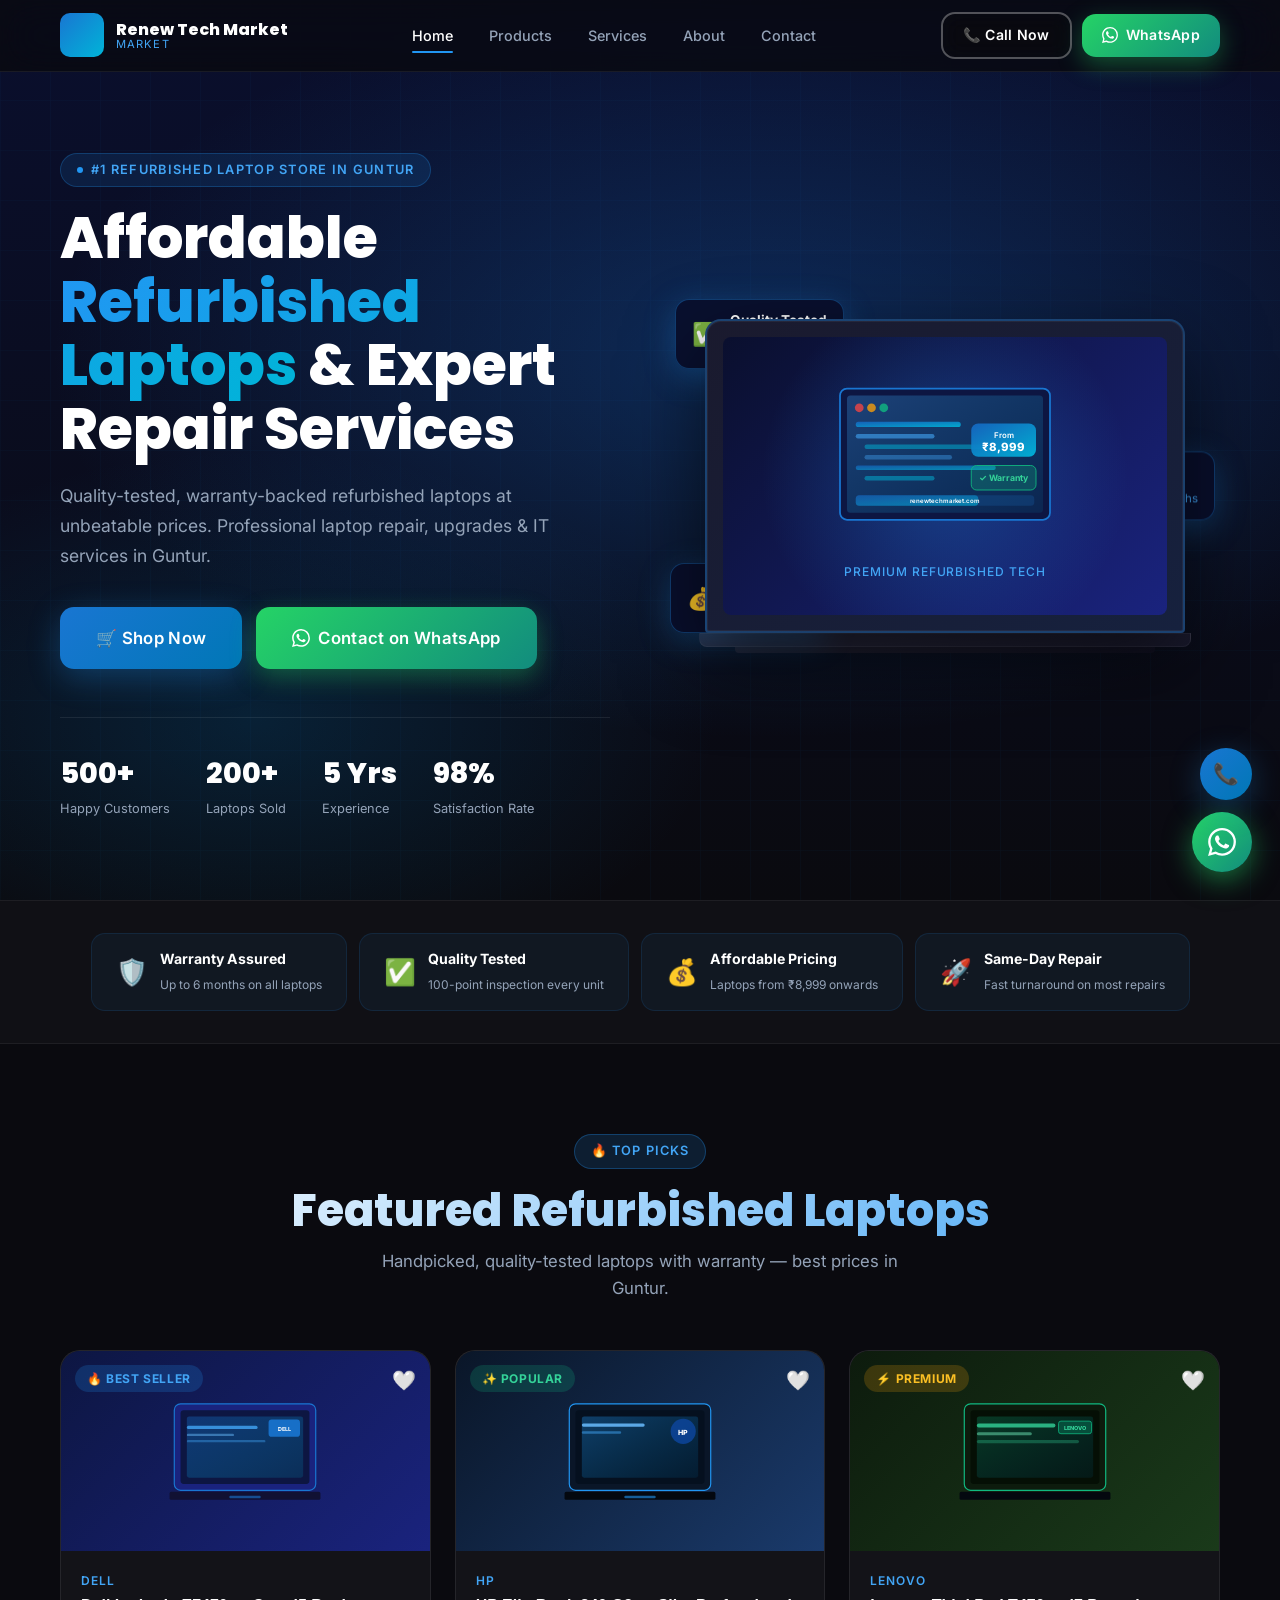
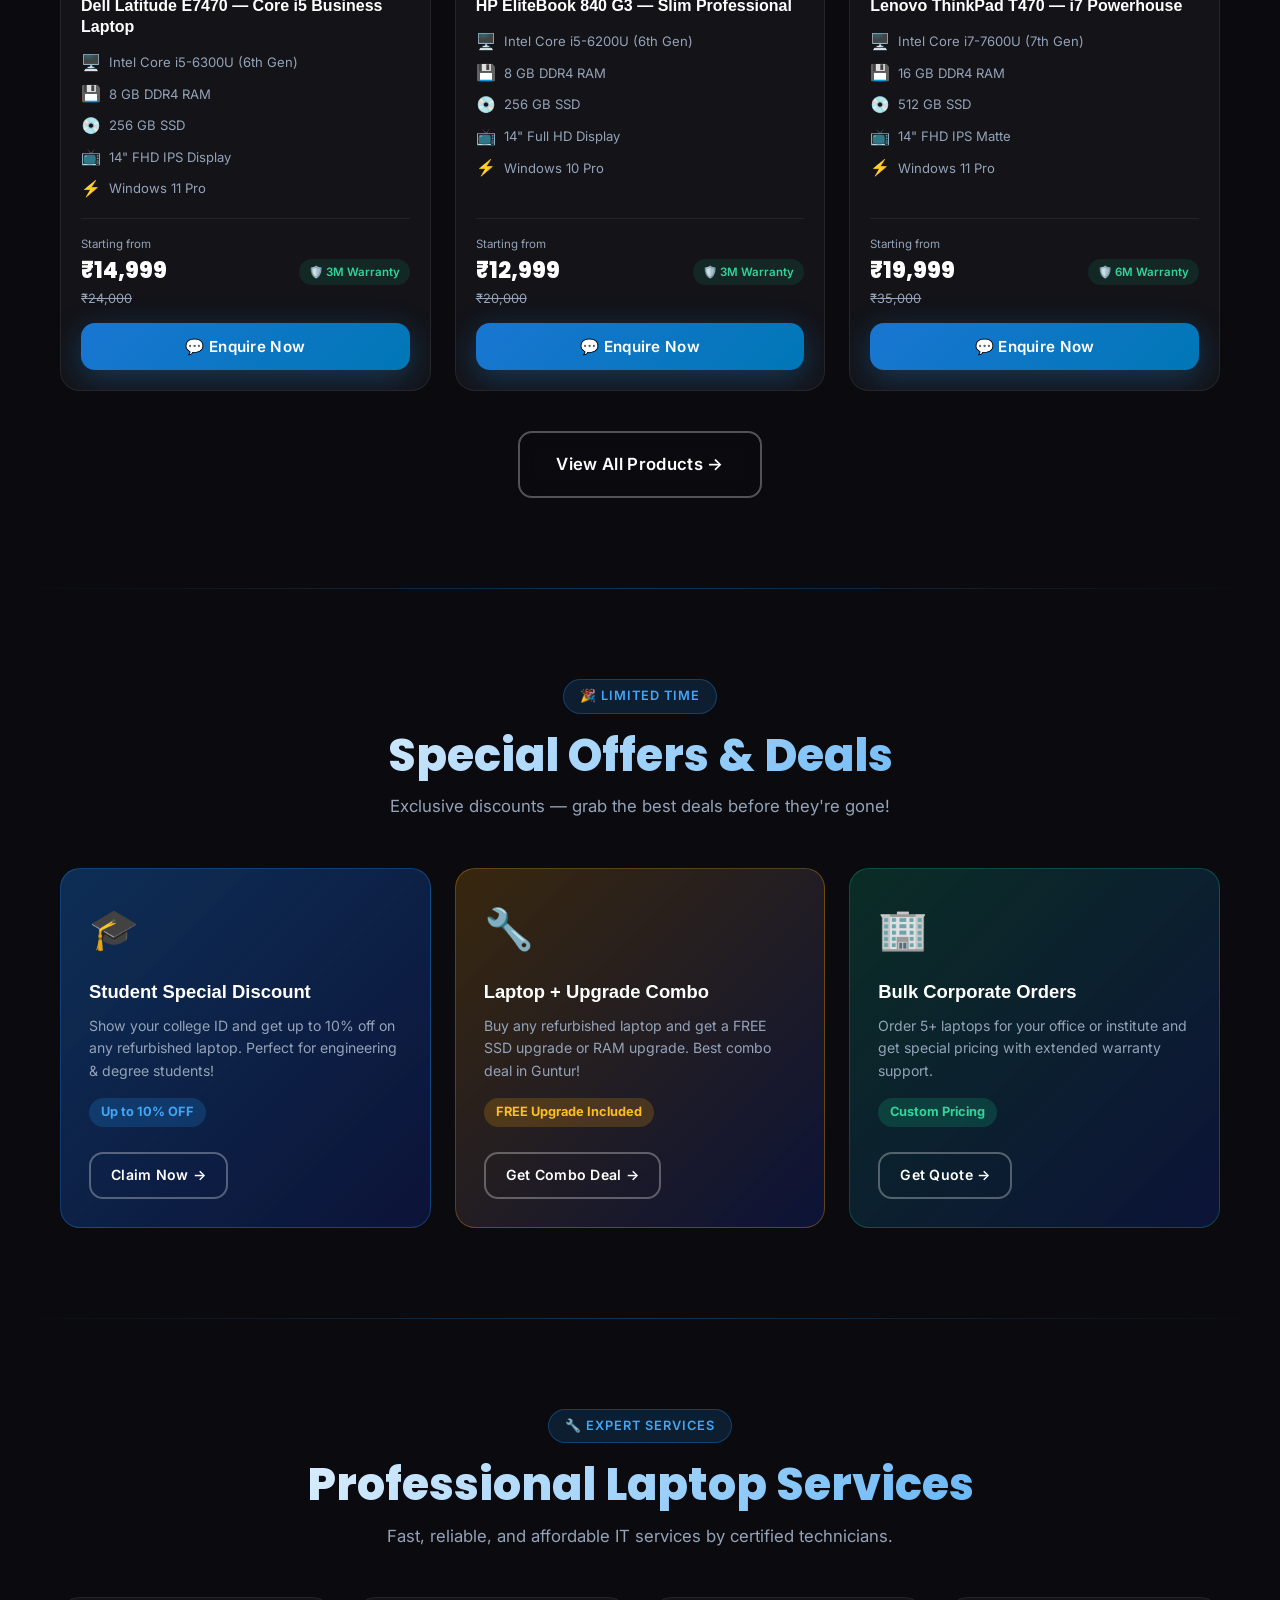
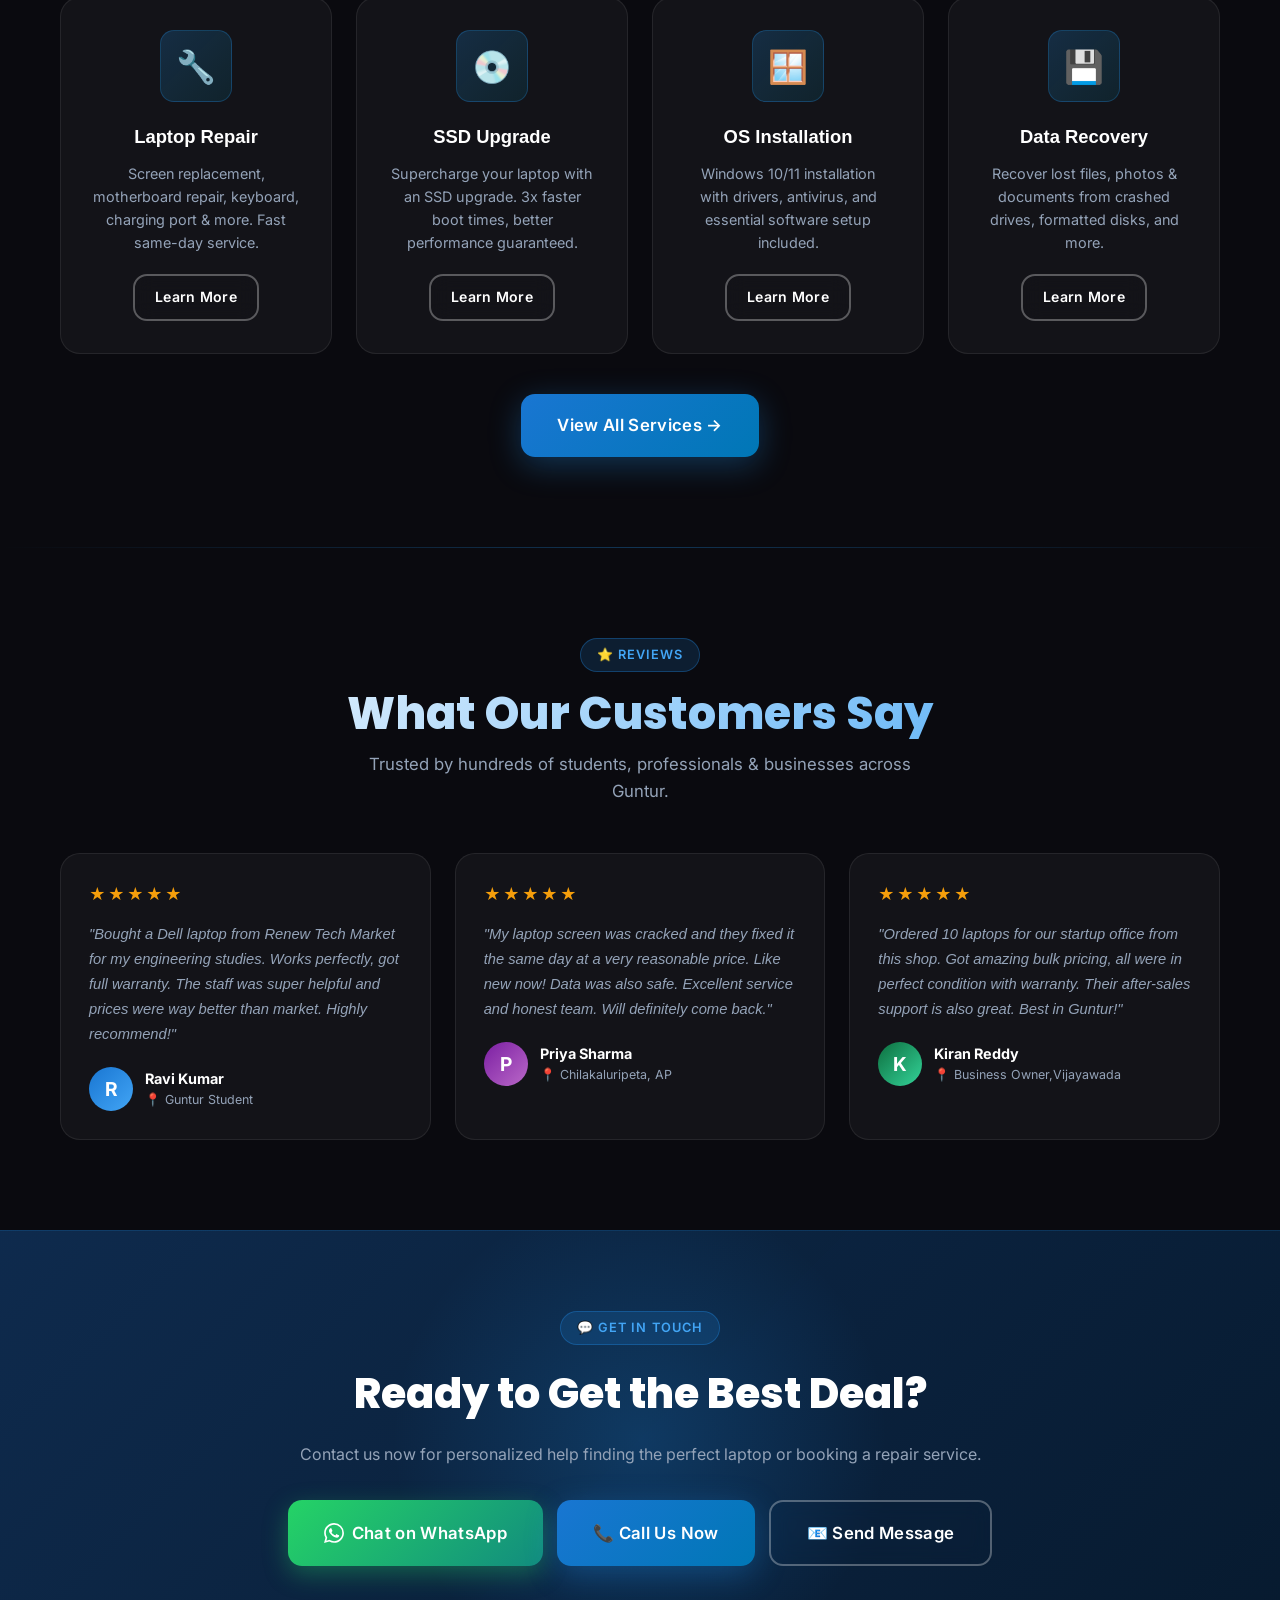
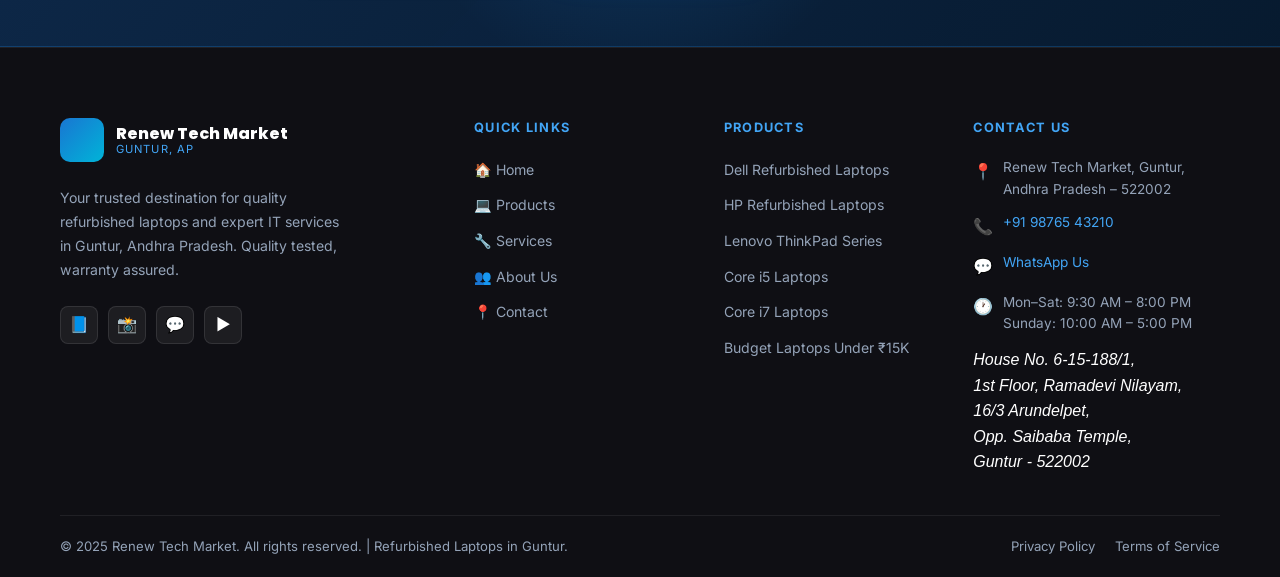
==== commit c03e1581: "Update index.html" ====
--- a/index.html
+++ b/index.html
@@ -9,7 +9,7 @@
   <meta property="og:title" content="Renew Tech Market – Affordable Refurbished Laptops & Repair" />
   <meta property="og:description" content="Quality refurbished laptops with warranty & expert IT services in Guntur." />
   <meta property="og:type" content="website" />
-  <link rel="stylessheet" href="styles.css" />
+  <link rel="stylesheet" href="style.css" />
   <link rel="icon" href="data:image/svg+xml,<svg xmlns='http://www.w3.org/2000/svg' viewBox='0 0 100 100'><text y='.9em' font-size='90'>💻</text></svg>" />
 </head>
 <body>
--- a/style.css
+++ b/style.css
@@ -0,0 +1,859 @@
+/* ============================================================
+   RENEW TECH MARKET — Global Stylesheet
+   ============================================================ */
+
+/* ---------- FONTS ---------- */
+@import url('https://fonts.googleapis.com/css2?family=Inter:wght@300;400;500;600;700;800;900&family=Poppins:wght@400;600;700;800&display=swap');
+
+/* ---------- CSS VARIABLES ---------- */
+:root {
+  --blue-900: #0a0f2e;
+  --blue-800: #0d1642;
+  --blue-700: #1a237e;
+  --blue-600: #1565c0;
+  --blue-500: #1976d2;
+  --blue-400: #2196f3;
+  --blue-300: #42a5f5;
+  --blue-100: #bbdefb;
+  --blue-50:  #e3f2fd;
+  --accent:   #00b4d8;
+  --accent2:  #0077b6;
+  --white:    #ffffff;
+  --gray-50:  #f8fafc;
+  --gray-100: #f1f5f9;
+  --gray-200: #e2e8f0;
+  --gray-400: #94a3b8;
+  --gray-600: #475569;
+  --gray-800: #1e293b;
+  --black:    #0a0a0f;
+  --success:  #10b981;
+  --warning:  #f59e0b;
+  --whatsapp: #25d366;
+  --shadow-sm: 0 1px 3px rgba(0,0,0,.12), 0 1px 2px rgba(0,0,0,.24);
+  --shadow-md: 0 4px 20px rgba(0,0,0,.15);
+  --shadow-lg: 0 10px 40px rgba(0,0,0,.2);
+  --shadow-xl: 0 20px 60px rgba(0,0,0,.3);
+  --shadow-blue: 0 8px 32px rgba(33,150,243,.3);
+  --radius-sm: 8px;
+  --radius-md: 14px;
+  --radius-lg: 20px;
+  --radius-xl: 28px;
+  --transition: all .3s cubic-bezier(.4,0,.2,1);
+  --nav-height: 72px;
+}
+
+/* ---------- RESET ---------- */
+*, *::before, *::after { box-sizing: border-box; margin: 0; padding: 0; }
+html { scroll-behavior: smooth; font-size: 16px; }
+body {
+  font-family: 'Inter', sans-serif;
+  background: var(--black);
+  color: var(--white);
+  line-height: 1.6;
+  overflow-x: hidden;
+}
+img { max-width: 100%; height: auto; display: block; }
+a { color: inherit; text-decoration: none; }
+ul { list-style: none; }
+button { cursor: pointer; border: none; font-family: inherit; }
+input, textarea, select { font-family: inherit; }
+
+/* ---------- SCROLLBAR ---------- */
+::-webkit-scrollbar { width: 6px; }
+::-webkit-scrollbar-track { background: var(--gray-800); }
+::-webkit-scrollbar-thumb { background: var(--blue-500); border-radius: 3px; }
+
+/* ============================================================
+   UTILITIES
+   ============================================================ */
+.container { width: 100%; max-width: 1200px; margin: 0 auto; padding: 0 20px; }
+.section    { padding: 90px 0; }
+.section-sm { padding: 60px 0; }
+
+.section-badge {
+  display: inline-flex; align-items: center; gap: 8px;
+  background: rgba(33,150,243,.15); border: 1px solid rgba(33,150,243,.3);
+  color: var(--blue-300); padding: 6px 16px; border-radius: 50px;
+  font-size: .8rem; font-weight: 600; letter-spacing: .08em; text-transform: uppercase;
+  margin-bottom: 16px;
+}
+
+.section-title {
+  font-family: 'Poppins', sans-serif;
+  font-size: clamp(1.8rem, 4vw, 2.8rem);
+  font-weight: 800; line-height: 1.15;
+  background: linear-gradient(135deg, var(--white) 0%, var(--blue-300) 100%);
+  -webkit-background-clip: text; -webkit-text-fill-color: transparent;
+  background-clip: text;
+}
+
+.section-sub {
+  color: var(--gray-400); font-size: 1.05rem; max-width: 560px; margin-top: 12px;
+}
+
+.text-center { text-align: center; }
+.text-center .section-sub { margin: 12px auto 0; }
+
+/* ---------- BUTTONS ---------- */
+.btn {
+  display: inline-flex; align-items: center; gap: 8px;
+  padding: 14px 28px; border-radius: var(--radius-md);
+  font-size: .95rem; font-weight: 600; letter-spacing: .02em;
+  transition: var(--transition); white-space: nowrap;
+}
+.btn-primary {
+  background: linear-gradient(135deg, var(--blue-500), var(--accent2));
+  color: var(--white); box-shadow: var(--shadow-blue);
+}
+.btn-primary:hover {
+  transform: translateY(-3px);
+  box-shadow: 0 12px 40px rgba(33,150,243,.45);
+  background: linear-gradient(135deg, var(--blue-400), var(--blue-500));
+}
+.btn-outline {
+  background: transparent;
+  border: 2px solid rgba(255,255,255,.3);
+  color: var(--white);
+  backdrop-filter: blur(10px);
+}
+.btn-outline:hover {
+  border-color: var(--blue-400); background: rgba(33,150,243,.15);
+  transform: translateY(-3px);
+}
+.btn-whatsapp {
+  background: linear-gradient(135deg, #25d366, #128c7e);
+  color: var(--white); box-shadow: 0 8px 24px rgba(37,211,102,.35);
+}
+.btn-whatsapp:hover {
+  transform: translateY(-3px);
+  box-shadow: 0 12px 36px rgba(37,211,102,.5);
+}
+.btn-sm { padding: 10px 20px; font-size: .88rem; }
+.btn-lg { padding: 18px 36px; font-size: 1.05rem; }
+
+/* ---------- CARDS ---------- */
+.card {
+  background: rgba(255,255,255,.04);
+  border: 1px solid rgba(255,255,255,.08);
+  border-radius: var(--radius-lg);
+  transition: var(--transition);
+  overflow: hidden;
+}
+.card:hover {
+  border-color: rgba(33,150,243,.4);
+  box-shadow: var(--shadow-blue);
+  transform: translateY(-4px);
+}
+
+/* ---------- BADGE ---------- */
+.badge {
+  display: inline-block; padding: 4px 12px;
+  border-radius: 50px; font-size: .75rem; font-weight: 700;
+  letter-spacing: .05em; text-transform: uppercase;
+}
+.badge-blue   { background: rgba(33,150,243,.2); color: var(--blue-300); }
+.badge-green  { background: rgba(16,185,129,.2); color: #34d399; }
+.badge-orange { background: rgba(245,158,11,.2); color: #fbbf24; }
+
+/* ---------- GRID ---------- */
+.grid-2 { display: grid; grid-template-columns: repeat(2,1fr); gap: 24px; }
+.grid-3 { display: grid; grid-template-columns: repeat(3,1fr); gap: 24px; }
+.grid-4 { display: grid; grid-template-columns: repeat(4,1fr); gap: 24px; }
+
+/* ---------- DIVIDER ---------- */
+.divider {
+  height: 1px;
+  background: linear-gradient(90deg, transparent, rgba(33,150,243,.3), transparent);
+  margin: 0;
+}
+
+/* ============================================================
+   NAVIGATION
+   ============================================================ */
+.navbar {
+  position: fixed; top: 0; left: 0; right: 0; z-index: 1000;
+  height: var(--nav-height);
+  display: flex; align-items: center;
+  background: rgba(10,10,15,.85);
+  backdrop-filter: blur(20px) saturate(180%);
+  border-bottom: 1px solid rgba(255,255,255,.07);
+  transition: var(--transition);
+}
+.navbar.scrolled {
+  background: rgba(10,10,15,.98);
+  box-shadow: var(--shadow-md);
+}
+
+.nav-inner {
+  display: flex; align-items: center; justify-content: space-between; width: 100%;
+}
+
+.nav-logo {
+  display: flex; align-items: center; gap: 12px;
+}
+.logo-icon {
+  width: 44px; height: 44px;
+  background: linear-gradient(135deg, var(--blue-500), var(--accent));
+  border-radius: 10px;
+  display: flex; align-items: center; justify-content: center;
+  font-size: 1.3rem;
+}
+.logo-text { display: flex; flex-direction: column; line-height: 1.1; }
+.logo-text strong { font-family: 'Poppins',sans-serif; font-size: 1rem; font-weight: 800; color: var(--white); }
+.logo-text span   { font-size: .7rem; color: var(--blue-300); letter-spacing: .1em; text-transform: uppercase; }
+
+.nav-links {
+  display: flex; align-items: center; gap: 4px;
+}
+.nav-link {
+  padding: 8px 16px; border-radius: var(--radius-sm);
+  font-size: .9rem; font-weight: 500; color: var(--gray-400);
+  transition: var(--transition); position: relative;
+}
+.nav-link:hover, .nav-link.active { color: var(--white); }
+.nav-link.active::after {
+  content: ''; position: absolute; bottom: -1px; left: 16px; right: 16px;
+  height: 2px; background: var(--blue-400); border-radius: 1px;
+}
+.nav-link:hover { background: rgba(255,255,255,.06); }
+
+.nav-cta { display: flex; align-items: center; gap: 10px; }
+
+/* hamburger */
+.nav-toggle {
+  display: none; flex-direction: column; gap: 5px;
+  background: transparent; padding: 6px;
+}
+.nav-toggle span {
+  display: block; width: 24px; height: 2px;
+  background: var(--white); border-radius: 2px;
+  transition: var(--transition);
+}
+.nav-toggle.open span:nth-child(1) { transform: translateY(7px) rotate(45deg); }
+.nav-toggle.open span:nth-child(2) { opacity: 0; }
+.nav-toggle.open span:nth-child(3) { transform: translateY(-7px) rotate(-45deg); }
+
+/* mobile menu */
+.nav-mobile {
+  display: none; position: fixed; top: var(--nav-height); left: 0; right: 0;
+  background: rgba(10,10,15,.98); backdrop-filter: blur(20px);
+  border-bottom: 1px solid rgba(255,255,255,.08);
+  flex-direction: column; padding: 20px;
+  z-index: 999;
+}
+.nav-mobile.open { display: flex; }
+.nav-mobile .nav-link { padding: 14px 16px; border-radius: var(--radius-sm); }
+.nav-mobile .nav-link:hover { background: rgba(33,150,243,.1); color: var(--white); }
+.nav-mobile .nav-cta { flex-direction: column; margin-top: 16px; }
+.nav-mobile .btn { width: 100%; justify-content: center; }
+
+/* ============================================================
+   FLOATING BUTTONS
+   ============================================================ */
+.float-whatsapp {
+  position: fixed; bottom: 28px; right: 28px; z-index: 900;
+  width: 60px; height: 60px; border-radius: 50%;
+  background: linear-gradient(135deg, #25d366, #128c7e);
+  box-shadow: 0 8px 28px rgba(37,211,102,.5);
+  display: flex; align-items: center; justify-content: center;
+  font-size: 1.6rem; transition: var(--transition);
+  animation: pulse-green 2s infinite;
+}
+.float-whatsapp:hover { transform: scale(1.12); }
+
+.float-call {
+  position: fixed; bottom: 100px; right: 28px; z-index: 900;
+  width: 52px; height: 52px; border-radius: 50%;
+  background: linear-gradient(135deg, var(--blue-500), var(--accent2));
+  box-shadow: var(--shadow-blue);
+  display: flex; align-items: center; justify-content: center;
+  font-size: 1.3rem; transition: var(--transition);
+}
+.float-call:hover { transform: scale(1.12); }
+
+@keyframes pulse-green {
+  0%,100% { box-shadow: 0 8px 28px rgba(37,211,102,.5); }
+  50%      { box-shadow: 0 8px 40px rgba(37,211,102,.8), 0 0 0 12px rgba(37,211,102,.1); }
+}
+
+/* ============================================================
+   HERO
+   ============================================================ */
+.hero {
+  min-height: 100vh;
+  display: flex; align-items: center;
+  position: relative; overflow: hidden;
+  padding-top: var(--nav-height);
+}
+
+.hero-bg {
+  position: absolute; inset: 0; z-index: 0;
+  background:
+    radial-gradient(ellipse 80% 60% at 60% 40%, rgba(21,101,192,.35) 0%, transparent 70%),
+    radial-gradient(ellipse 60% 50% at 20% 80%, rgba(0,119,182,.2) 0%, transparent 60%),
+    linear-gradient(180deg, #0a0f2e 0%, #0a0a0f 100%);
+}
+
+.hero-grid {
+  position: absolute; inset: 0; z-index: 0; opacity: .06;
+  background-image:
+    linear-gradient(rgba(33,150,243,.5) 1px, transparent 1px),
+    linear-gradient(90deg, rgba(33,150,243,.5) 1px, transparent 1px);
+  background-size: 50px 50px;
+}
+
+.hero-inner {
+  position: relative; z-index: 1;
+  display: grid; grid-template-columns: 1fr 1fr;
+  align-items: center; gap: 60px;
+  width: 100%;
+}
+
+.hero-eyebrow {
+  display: inline-flex; align-items: center; gap: 8px;
+  background: rgba(33,150,243,.12); border: 1px solid rgba(33,150,243,.25);
+  color: var(--blue-300); padding: 6px 16px; border-radius: 50px;
+  font-size: .8rem; font-weight: 600; letter-spacing: .1em; text-transform: uppercase;
+  margin-bottom: 20px;
+}
+.hero-eyebrow .dot {
+  width: 6px; height: 6px; background: var(--blue-400); border-radius: 50%;
+  animation: blink 1.5s infinite;
+}
+@keyframes blink { 0%,100%{opacity:1} 50%{opacity:0} }
+
+.hero-title {
+  font-family: 'Poppins', sans-serif;
+  font-size: clamp(2.2rem, 5vw, 3.6rem);
+  font-weight: 800; line-height: 1.1;
+  margin-bottom: 20px;
+}
+.hero-title .highlight {
+  background: linear-gradient(135deg, var(--blue-400), var(--accent));
+  -webkit-background-clip: text; -webkit-text-fill-color: transparent;
+  background-clip: text;
+}
+
+.hero-sub {
+  color: var(--gray-400); font-size: 1.1rem; line-height: 1.7; margin-bottom: 36px; max-width: 500px;
+}
+
+.hero-actions { display: flex; gap: 14px; flex-wrap: wrap; margin-bottom: 48px; }
+
+.hero-stats {
+  display: flex; gap: 36px;
+  padding-top: 32px;
+  border-top: 1px solid rgba(255,255,255,.08);
+}
+.stat-item { display: flex; flex-direction: column; gap: 2px; }
+.stat-num  { font-family: 'Poppins',sans-serif; font-size: 1.8rem; font-weight: 800; color: var(--white); }
+.stat-label{ font-size: .8rem; color: var(--gray-400); }
+
+/* hero visual */
+.hero-visual { display: flex; align-items: center; justify-content: center; }
+
+.laptop-showcase {
+  position: relative; width: 100%; max-width: 480px;
+}
+
+.laptop-frame {
+  position: relative; z-index: 2;
+  background: linear-gradient(145deg, #1a1a2e, #16213e);
+  border-radius: 16px 16px 4px 4px;
+  padding: 16px;
+  border: 2px solid rgba(33,150,243,.3);
+  box-shadow: 0 30px 80px rgba(0,0,0,.6), 0 0 0 1px rgba(255,255,255,.05) inset;
+}
+
+.laptop-screen {
+  background: linear-gradient(135deg, #0a0f2e, #1a237e);
+  border-radius: 8px; aspect-ratio: 16/10;
+  display: flex; align-items: center; justify-content: center;
+  overflow: hidden; position: relative;
+}
+
+.screen-content {
+  padding: 20px; width: 100%; text-align: center;
+}
+
+.screen-glow {
+  position: absolute; inset: 0;
+  background: radial-gradient(circle at 50% 50%, rgba(33,150,243,.3), transparent 70%);
+  animation: screen-pulse 3s ease-in-out infinite;
+}
+@keyframes screen-pulse {
+  0%,100% { opacity:.6 } 50% { opacity:1 }
+}
+
+.laptop-base {
+  height: 14px; background: linear-gradient(145deg, #2a2a3e, #1a1a2e);
+  border-radius: 0 0 8px 8px; margin: 0 -6px;
+  border: 1px solid rgba(255,255,255,.06);
+}
+.laptop-hinge {
+  height: 6px; background: linear-gradient(145deg, #222233, #111122);
+  margin: 0 30px; border-radius: 0 0 4px 4px;
+}
+
+.floating-badge {
+  position: absolute; background: rgba(10,15,46,.95);
+  border: 1px solid rgba(33,150,243,.35);
+  border-radius: var(--radius-md); padding: 10px 16px;
+  box-shadow: var(--shadow-blue); backdrop-filter: blur(10px);
+  display: flex; align-items: center; gap: 10px;
+}
+.floating-badge.top-left  { top: -20px; left: -30px; animation: float-1 3s ease-in-out infinite; }
+.floating-badge.mid-right { right: -30px; top: 50%; transform: translateY(-50%); animation: float-2 3.5s ease-in-out infinite; }
+.floating-badge.bot-left  { bottom: 20px; left: -35px; animation: float-1 4s ease-in-out infinite .5s; }
+@keyframes float-1 { 0%,100%{transform:translateY(0)} 50%{transform:translateY(-8px)} }
+@keyframes float-2 { 0%,100%{transform:translateY(-50%)} 50%{transform:translateY(calc(-50% - 8px))} }
+.badge-icon { font-size: 1.4rem; }
+.badge-info strong { display: block; font-size: .85rem; font-weight: 700; color: var(--white); }
+.badge-info span   { font-size: .72rem; color: var(--blue-300); }
+
+/* ============================================================
+   TRUST BADGES (HOME)
+   ============================================================ */
+.trust-strip {
+  background: rgba(255,255,255,.025);
+  border-top: 1px solid rgba(255,255,255,.06);
+  border-bottom: 1px solid rgba(255,255,255,.06);
+  padding: 32px 0;
+}
+.trust-strip-inner {
+  display: flex; align-items: center; justify-content: center;
+  gap: 12px; flex-wrap: wrap;
+}
+.trust-item {
+  display: flex; align-items: center; gap: 12px;
+  padding: 14px 24px; border-radius: var(--radius-md);
+  background: rgba(33,150,243,.06); border: 1px solid rgba(33,150,243,.12);
+  transition: var(--transition);
+}
+.trust-item:hover { background: rgba(33,150,243,.12); border-color: rgba(33,150,243,.3); transform: translateY(-2px); }
+.trust-icon { font-size: 1.6rem; }
+.trust-text strong { display: block; font-size: .88rem; font-weight: 700; color: var(--white); }
+.trust-text span   { font-size: .75rem; color: var(--gray-400); }
+
+/* ============================================================
+   PRODUCTS GRID
+   ============================================================ */
+.products-grid {
+  display: grid;
+  grid-template-columns: repeat(auto-fill, minmax(300px, 1fr));
+  gap: 24px;
+}
+
+.product-card {
+  background: rgba(255,255,255,.04);
+  border: 1px solid rgba(255,255,255,.08);
+  border-radius: var(--radius-lg); overflow: hidden;
+  transition: var(--transition); display: flex; flex-direction: column;
+}
+.product-card:hover {
+  border-color: rgba(33,150,243,.4);
+  box-shadow: 0 16px 48px rgba(33,150,243,.2);
+  transform: translateY(-6px);
+}
+
+.product-img-wrap {
+  position: relative; background: linear-gradient(135deg, #0d1642, #1a237e);
+  padding: 32px; display: flex; align-items: center; justify-content: center;
+  min-height: 200px;
+}
+.product-img-wrap .badge { position: absolute; top: 14px; left: 14px; }
+.product-img-wrap .wish  { position: absolute; top: 14px; right: 14px; font-size: 1.2rem; cursor: pointer; }
+
+.laptop-svg { width: 160px; height: 110px; }
+
+.product-body { padding: 20px; flex: 1; display: flex; flex-direction: column; }
+.product-brand { font-size: .75rem; color: var(--blue-300); font-weight: 600; letter-spacing: .08em; text-transform: uppercase; margin-bottom: 6px; }
+.product-name  { font-family: 'Poppins',sans-serif; font-size: 1rem; font-weight: 700; margin-bottom: 12px; line-height: 1.3; }
+
+.specs-list { display: flex; flex-direction: column; gap: 6px; margin-bottom: 16px; }
+.spec-item {
+  display: flex; align-items: center; gap: 8px;
+  font-size: .82rem; color: var(--gray-400);
+}
+.spec-item .spec-icon { font-size: 1rem; width: 20px; text-align: center; }
+
+.product-footer {
+  display: flex; align-items: center; justify-content: space-between;
+  padding-top: 16px; border-top: 1px solid rgba(255,255,255,.07); margin-top: auto;
+}
+.product-price { display: flex; flex-direction: column; }
+.price-label { font-size: .72rem; color: var(--gray-400); }
+.price-amount { font-family: 'Poppins',sans-serif; font-size: 1.4rem; font-weight: 800; color: var(--white); }
+.price-old    { font-size: .8rem; color: var(--gray-400); text-decoration: line-through; }
+.warranty-chip {
+  display: flex; align-items: center; gap: 4px;
+  background: rgba(16,185,129,.12); color: #34d399;
+  padding: 4px 10px; border-radius: 50px; font-size: .72rem; font-weight: 600;
+}
+
+/* ---------- FILTER BAR ---------- */
+.filter-bar {
+  display: flex; align-items: center; gap: 12px;
+  flex-wrap: wrap; padding: 20px 24px;
+  background: rgba(255,255,255,.04); border: 1px solid rgba(255,255,255,.08);
+  border-radius: var(--radius-lg); margin-bottom: 32px;
+}
+.filter-label { font-size: .85rem; color: var(--gray-400); font-weight: 500; margin-right: 4px; }
+.filter-btn {
+  padding: 8px 18px; border-radius: 50px; font-size: .82rem; font-weight: 600;
+  background: transparent; border: 1px solid rgba(255,255,255,.15); color: var(--gray-400);
+  transition: var(--transition); cursor: pointer;
+}
+.filter-btn:hover, .filter-btn.active {
+  background: var(--blue-500); border-color: var(--blue-500); color: var(--white);
+}
+.filter-select {
+  padding: 8px 14px; border-radius: 50px; font-size: .82rem; font-weight: 500;
+  background: rgba(255,255,255,.06); border: 1px solid rgba(255,255,255,.15);
+  color: var(--white); outline: none; cursor: pointer;
+}
+.filter-select option { background: var(--gray-800); }
+
+/* ============================================================
+   SERVICES
+   ============================================================ */
+.services-grid {
+  display: grid; grid-template-columns: repeat(auto-fit, minmax(260px, 1fr)); gap: 24px;
+}
+
+.service-card {
+  background: rgba(255,255,255,.04);
+  border: 1px solid rgba(255,255,255,.08);
+  border-radius: var(--radius-lg); padding: 32px;
+  transition: var(--transition); text-align: center;
+  position: relative; overflow: hidden;
+}
+.service-card::before {
+  content: ''; position: absolute; top: 0; left: 50%; transform: translateX(-50%);
+  width: 60%; height: 2px;
+  background: linear-gradient(90deg, transparent, var(--blue-400), transparent);
+  opacity: 0; transition: var(--transition);
+}
+.service-card:hover { border-color: rgba(33,150,243,.4); box-shadow: var(--shadow-blue); transform: translateY(-6px); }
+.service-card:hover::before { opacity: 1; }
+
+.service-icon-wrap {
+  width: 72px; height: 72px; border-radius: var(--radius-md);
+  background: linear-gradient(135deg, rgba(33,150,243,.2), rgba(0,180,216,.1));
+  border: 1px solid rgba(33,150,243,.25);
+  display: flex; align-items: center; justify-content: center;
+  font-size: 2rem; margin: 0 auto 20px; transition: var(--transition);
+}
+.service-card:hover .service-icon-wrap { background: linear-gradient(135deg, var(--blue-500), var(--accent2)); border-color: transparent; }
+
+.service-name    { font-family: 'Poppins',sans-serif; font-size: 1.15rem; font-weight: 700; margin-bottom: 10px; }
+.service-desc    { color: var(--gray-400); font-size: .9rem; line-height: 1.6; margin-bottom: 20px; }
+.service-price   { font-size: .85rem; color: var(--blue-300); font-weight: 600; font-style: italic; margin-bottom: 20px; }
+.service-features { display: flex; flex-direction: column; gap: 8px; text-align: left; margin-bottom: 24px; }
+.feature-item {
+  display: flex; align-items: center; gap: 8px;
+  font-size: .83rem; color: var(--gray-400);
+}
+.feature-item::before { content: '✓'; color: var(--success); font-weight: 700; }
+
+/* ============================================================
+   TESTIMONIALS
+   ============================================================ */
+.testimonials-grid {
+  display: grid; grid-template-columns: repeat(auto-fit, minmax(280px,1fr)); gap: 24px;
+}
+
+.testimonial-card {
+  background: rgba(255,255,255,.04);
+  border: 1px solid rgba(255,255,255,.08);
+  border-radius: var(--radius-lg); padding: 28px;
+  transition: var(--transition);
+}
+.testimonial-card:hover { border-color: rgba(33,150,243,.3); transform: translateY(-4px); }
+
+.stars { color: var(--warning); font-size: 1rem; margin-bottom: 14px; letter-spacing: 2px; }
+.testimonial-text {
+  color: var(--gray-400); font-size: .92rem; line-height: 1.7; margin-bottom: 20px;
+  font-style: italic;
+}
+.testimonial-author { display: flex; align-items: center; gap: 12px; }
+.author-avatar {
+  width: 44px; height: 44px; border-radius: 50%;
+  display: flex; align-items: center; justify-content: center;
+  font-size: 1.2rem; font-weight: 700; color: var(--white);
+  flex-shrink: 0;
+}
+.author-name  { font-weight: 700; font-size: .9rem; }
+.author-loc   { font-size: .78rem; color: var(--gray-400); }
+
+/* ============================================================
+   OFFERS / DEALS
+   ============================================================ */
+.offers-grid { display: grid; grid-template-columns: repeat(auto-fit, minmax(260px,1fr)); gap: 24px; }
+.offer-card  {
+  border-radius: var(--radius-lg); padding: 28px; position: relative; overflow: hidden;
+  border: 1px solid transparent;
+}
+.offer-card-1 { background: linear-gradient(135deg, rgba(21,101,192,.4), rgba(13,22,66,.8)); border-color: rgba(33,150,243,.3); }
+.offer-card-2 { background: linear-gradient(135deg, rgba(245,158,11,.2), rgba(13,22,66,.8)); border-color: rgba(245,158,11,.3); }
+.offer-card-3 { background: linear-gradient(135deg, rgba(16,185,129,.2), rgba(13,22,66,.8)); border-color: rgba(16,185,129,.3); }
+.offer-emoji  { font-size: 2.5rem; margin-bottom: 16px; }
+.offer-title  { font-family: 'Poppins',sans-serif; font-size: 1.15rem; font-weight: 700; margin-bottom: 8px; }
+.offer-desc   { color: var(--gray-400); font-size: .88rem; line-height: 1.6; margin-bottom: 16px; }
+.offer-tag    { font-size: .8rem; font-weight: 700; padding: 4px 12px; border-radius: 50px; display: inline-block; }
+.offer-tag-1  { background: rgba(33,150,243,.2); color: var(--blue-300); }
+.offer-tag-2  { background: rgba(245,158,11,.2); color: #fbbf24; }
+.offer-tag-3  { background: rgba(16,185,129,.2); color: #34d399; }
+
+/* ============================================================
+   ABOUT
+   ============================================================ */
+.about-grid { display: grid; grid-template-columns: 1fr 1fr; gap: 70px; align-items: center; }
+.about-visual { position: relative; }
+.about-img-main {
+  border-radius: var(--radius-xl); overflow: hidden;
+  background: linear-gradient(135deg, #0d1642, #1a237e);
+  aspect-ratio: 4/3; display: flex; align-items: center; justify-content: center;
+  border: 1px solid rgba(33,150,243,.25);
+  box-shadow: var(--shadow-xl);
+}
+.shop-illustration { width: 80%; max-width: 320px; }
+
+.about-stats {
+  position: absolute; bottom: -24px; right: -24px;
+  display: grid; grid-template-columns: 1fr 1fr; gap: 12px;
+}
+.astat {
+  background: rgba(10,15,46,.95); border: 1px solid rgba(33,150,243,.25);
+  border-radius: var(--radius-md); padding: 16px 20px;
+  text-align: center; backdrop-filter: blur(10px);
+  box-shadow: var(--shadow-blue);
+}
+.astat-num   { font-family:'Poppins',sans-serif; font-size: 1.6rem; font-weight: 800; color: var(--blue-400); }
+.astat-label { font-size: .72rem; color: var(--gray-400); margin-top: 2px; }
+
+.why-grid  { display: grid; grid-template-columns: 1fr 1fr; gap: 16px; margin: 28px 0 36px; }
+.why-item  {
+  display: flex; align-items: flex-start; gap: 12px;
+  background: rgba(255,255,255,.04); border: 1px solid rgba(255,255,255,.07);
+  border-radius: var(--radius-md); padding: 16px;
+  transition: var(--transition);
+}
+.why-item:hover { border-color: rgba(33,150,243,.3); }
+.why-icon  { font-size: 1.5rem; flex-shrink: 0; }
+.why-text strong { display: block; font-size: .9rem; font-weight: 600; margin-bottom: 2px; }
+.why-text span   { font-size: .8rem; color: var(--gray-400); }
+
+/* ============================================================
+   CONTACT
+   ============================================================ */
+.contact-grid { display: grid; grid-template-columns: 1fr 1.4fr; gap: 50px; align-items: start; }
+
+.contact-info { display: flex; flex-direction: column; gap: 24px; }
+.contact-card {
+  background: rgba(255,255,255,.04);
+  border: 1px solid rgba(255,255,255,.08);
+  border-radius: var(--radius-lg); padding: 24px;
+  display: flex; align-items: flex-start; gap: 16px;
+  transition: var(--transition);
+}
+.contact-card:hover { border-color: rgba(33,150,243,.3); transform: translateX(4px); }
+.contact-card-icon {
+  width: 50px; height: 50px; border-radius: var(--radius-md); flex-shrink: 0;
+  display: flex; align-items: center; justify-content: center; font-size: 1.4rem;
+  background: linear-gradient(135deg, rgba(33,150,243,.2), rgba(0,119,182,.1));
+  border: 1px solid rgba(33,150,243,.2);
+}
+.contact-card-text h4 { font-weight: 700; margin-bottom: 4px; }
+.contact-card-text p  { color: var(--gray-400); font-size: .88rem; line-height: 1.5; }
+.contact-card-text a  { color: var(--blue-300); }
+.contact-card-text a:hover { color: var(--blue-400); text-decoration: underline; }
+
+.hours-table { display: flex; flex-direction: column; gap: 6px; margin-top: 6px; }
+.hour-row { display: flex; justify-content: space-between; font-size: .83rem; }
+.hour-row .day   { color: var(--gray-400); }
+.hour-row .time  { color: var(--white); font-weight: 500; }
+.hour-row .closed{ color: #ef4444; }
+
+/* contact form */
+.contact-form-wrap {
+  background: rgba(255,255,255,.04);
+  border: 1px solid rgba(255,255,255,.08);
+  border-radius: var(--radius-xl); padding: 40px;
+}
+.form-title { font-family: 'Poppins',sans-serif; font-size: 1.3rem; font-weight: 700; margin-bottom: 6px; }
+.form-sub   { color: var(--gray-400); font-size: .88rem; margin-bottom: 28px; }
+
+.form-group { margin-bottom: 20px; }
+.form-label { display: block; font-size: .85rem; font-weight: 600; margin-bottom: 8px; color: var(--gray-200); }
+.form-input, .form-select, .form-textarea {
+  width: 100%; padding: 13px 16px; border-radius: var(--radius-md);
+  background: rgba(255,255,255,.06); border: 1px solid rgba(255,255,255,.12);
+  color: var(--white); font-size: .92rem; outline: none;
+  transition: var(--transition);
+}
+.form-input::placeholder, .form-textarea::placeholder { color: var(--gray-400); }
+.form-input:focus, .form-select:focus, .form-textarea:focus {
+  border-color: var(--blue-400); background: rgba(33,150,243,.08);
+  box-shadow: 0 0 0 3px rgba(33,150,243,.15);
+}
+.form-select option { background: var(--gray-800); }
+.form-textarea { resize: vertical; min-height: 120px; }
+.form-row { display: grid; grid-template-columns: 1fr 1fr; gap: 16px; }
+
+.map-wrap {
+  border-radius: var(--radius-lg); overflow: hidden; margin-top: 28px;
+  border: 1px solid rgba(33,150,243,.2);
+  background: rgba(255,255,255,.04);
+}
+.map-placeholder {
+  height: 220px; display: flex; flex-direction: column; align-items: center;
+  justify-content: center; gap: 10px; color: var(--gray-400);
+  background: linear-gradient(135deg, rgba(13,22,66,.8), rgba(10,15,46,.95));
+}
+.map-placeholder span { font-size: 2.5rem; }
+.map-placeholder a { color: var(--blue-300); font-size: .88rem; }
+
+/* ============================================================
+   FOOTER
+   ============================================================ */
+.footer {
+  background: rgba(255,255,255,.02);
+  border-top: 1px solid rgba(255,255,255,.07);
+}
+.footer-main { padding: 70px 0 40px; }
+.footer-grid { display: grid; grid-template-columns: 1.8fr 1fr 1fr 1.2fr; gap: 44px; }
+.footer-brand-desc { color: var(--gray-400); font-size: .88rem; line-height: 1.7; margin: 16px 0 24px; max-width: 280px; }
+.footer-social { display: flex; gap: 10px; }
+.social-btn {
+  width: 38px; height: 38px; border-radius: var(--radius-sm);
+  background: rgba(255,255,255,.06); border: 1px solid rgba(255,255,255,.1);
+  display: flex; align-items: center; justify-content: center;
+  font-size: 1rem; transition: var(--transition);
+}
+.social-btn:hover { background: var(--blue-500); border-color: var(--blue-500); transform: translateY(-3px); }
+
+.footer-heading { font-size: .8rem; font-weight: 700; letter-spacing: .1em; text-transform: uppercase; color: var(--blue-300); margin-bottom: 18px; }
+.footer-links { display: flex; flex-direction: column; gap: 10px; }
+.footer-links a { color: var(--gray-400); font-size: .88rem; transition: var(--transition); }
+.footer-links a:hover { color: var(--white); padding-left: 4px; }
+
+.footer-contact-item { display: flex; align-items: flex-start; gap: 10px; margin-bottom: 12px; }
+.footer-contact-item span { font-size: 1rem; margin-top: 2px; }
+.footer-contact-item div { font-size: .85rem; color: var(--gray-400); }
+.footer-contact-item div a { color: var(--blue-300); }
+
+.footer-bottom {
+  border-top: 1px solid rgba(255,255,255,.07);
+  padding: 20px 0; display: flex; align-items: center; justify-content: space-between; flex-wrap: wrap; gap: 12px;
+}
+.footer-bottom p { font-size: .82rem; color: var(--gray-400); }
+.footer-bottom-links { display: flex; gap: 20px; }
+.footer-bottom-links a { font-size: .82rem; color: var(--gray-400); transition: var(--transition); }
+.footer-bottom-links a:hover { color: var(--white); }
+
+/* ============================================================
+   PAGE HERO (inner pages)
+   ============================================================ */
+.page-hero {
+  padding: calc(var(--nav-height) + 60px) 0 60px;
+  position: relative; overflow: hidden;
+  background: linear-gradient(180deg, #0a0f2e 0%, #0a0a0f 100%);
+}
+.page-hero-bg {
+  position: absolute; inset: 0;
+  background: radial-gradient(ellipse 60% 80% at 30% 50%, rgba(21,101,192,.25), transparent 70%);
+}
+.page-hero-inner { position: relative; z-index: 1; }
+.page-hero-title {
+  font-family: 'Poppins',sans-serif;
+  font-size: clamp(2rem, 5vw, 3.2rem); font-weight: 800; margin: 12px 0 16px;
+}
+.page-hero-sub { color: var(--gray-400); font-size: 1.05rem; max-width: 600px; }
+.breadcrumb { display: flex; align-items: center; gap: 8px; font-size: .82rem; color: var(--gray-400); }
+.breadcrumb a { color: var(--blue-300); }
+.breadcrumb-sep { opacity: .4; }
+
+/* ============================================================
+   ANIMATIONS / AOS
+   ============================================================ */
+[data-aos] { opacity: 0; transition: opacity .6s ease, transform .6s ease; }
+[data-aos="fade-up"]   { transform: translateY(30px); }
+[data-aos="fade-left"] { transform: translateX(30px); }
+[data-aos="fade-right"]{ transform: translateX(-30px); }
+[data-aos].aos-animate { opacity: 1; transform: none; }
+
+/* ============================================================
+   RESPONSIVE
+   ============================================================ */
+@media (max-width: 1024px) {
+  .footer-grid { grid-template-columns: 1fr 1fr; }
+  .hero-inner  { gap: 40px; }
+}
+
+@media (max-width: 768px) {
+  :root { --nav-height: 64px; }
+  .section { padding: 60px 0; }
+
+  .nav-links, .nav-cta { display: none; }
+  .nav-toggle { display: flex; }
+
+  .hero-inner  { grid-template-columns: 1fr; gap: 50px; }
+  .hero-visual { order: -1; }
+  .laptop-showcase { max-width: 340px; margin: 0 auto; }
+  .floating-badge.mid-right { right: -10px; }
+  .floating-badge.bot-left  { left: -10px; }
+  .hero-stats { gap: 24px; }
+
+  .grid-2, .grid-3, .grid-4 { grid-template-columns: 1fr; }
+  .about-grid    { grid-template-columns: 1fr; gap: 40px; }
+  .about-stats   { position: relative; bottom: auto; right: auto; margin-top: 20px; }
+  .contact-grid  { grid-template-columns: 1fr; }
+  .why-grid      { grid-template-columns: 1fr; }
+  .form-row      { grid-template-columns: 1fr; }
+  .footer-grid   { grid-template-columns: 1fr; gap: 32px; }
+  .footer-bottom { flex-direction: column; text-align: center; }
+
+  .trust-strip-inner { justify-content: flex-start; }
+  .filter-bar { overflow-x: auto; flex-wrap: nowrap; padding: 16px; }
+}
+
+@media (max-width: 480px) {
+  .hero-actions { flex-direction: column; }
+  .hero-actions .btn { width: 100%; justify-content: center; }
+  .hero-stats { flex-wrap: wrap; gap: 20px; }
+  .floating-badge.top-left, .floating-badge.bot-left, .floating-badge.mid-right { display: none; }
+  .contact-form-wrap { padding: 24px; }
+  .float-whatsapp { bottom: 16px; right: 16px; }
+  .float-call     { bottom: 88px; right: 16px; }
+}
+
+/* ============================================================
+   NOTIFICATION TOAST
+   ============================================================ */
+.toast {
+  position: fixed; bottom: 24px; left: 50%; transform: translateX(-50%) translateY(100px);
+  background: rgba(16,185,129,.15); border: 1px solid rgba(16,185,129,.4);
+  color: var(--white); padding: 14px 24px; border-radius: var(--radius-md);
+  font-size: .9rem; font-weight: 500; z-index: 9999;
+  transition: transform .4s cubic-bezier(.4,0,.2,1); backdrop-filter: blur(16px);
+  box-shadow: 0 8px 32px rgba(0,0,0,.3);
+}
+.toast.show { transform: translateX(-50%) translateY(0); }
+
+/* CTA SECTION */
+.cta-section {
+  padding: 80px 0; position: relative; overflow: hidden;
+  background: linear-gradient(135deg, rgba(21,101,192,.35), rgba(0,77,144,.25));
+  border-top: 1px solid rgba(33,150,243,.2);
+  border-bottom: 1px solid rgba(33,150,243,.2);
+}
+.cta-section .bg-glow {
+  position: absolute; width: 500px; height: 500px; border-radius: 50%;
+  background: radial-gradient(circle, rgba(33,150,243,.2), transparent 70%);
+  top: 50%; left: 50%; transform: translate(-50%,-50%);
+  pointer-events: none;
+}
+.cta-title { font-family: 'Poppins',sans-serif; font-size: clamp(1.8rem,4vw,2.6rem); font-weight: 800; margin-bottom: 14px; }
+.cta-sub   { color: var(--gray-400); font-size: 1rem; margin-bottom: 32px; }
+.cta-actions { display: flex; gap: 14px; justify-content: center; flex-wrap: wrap; }
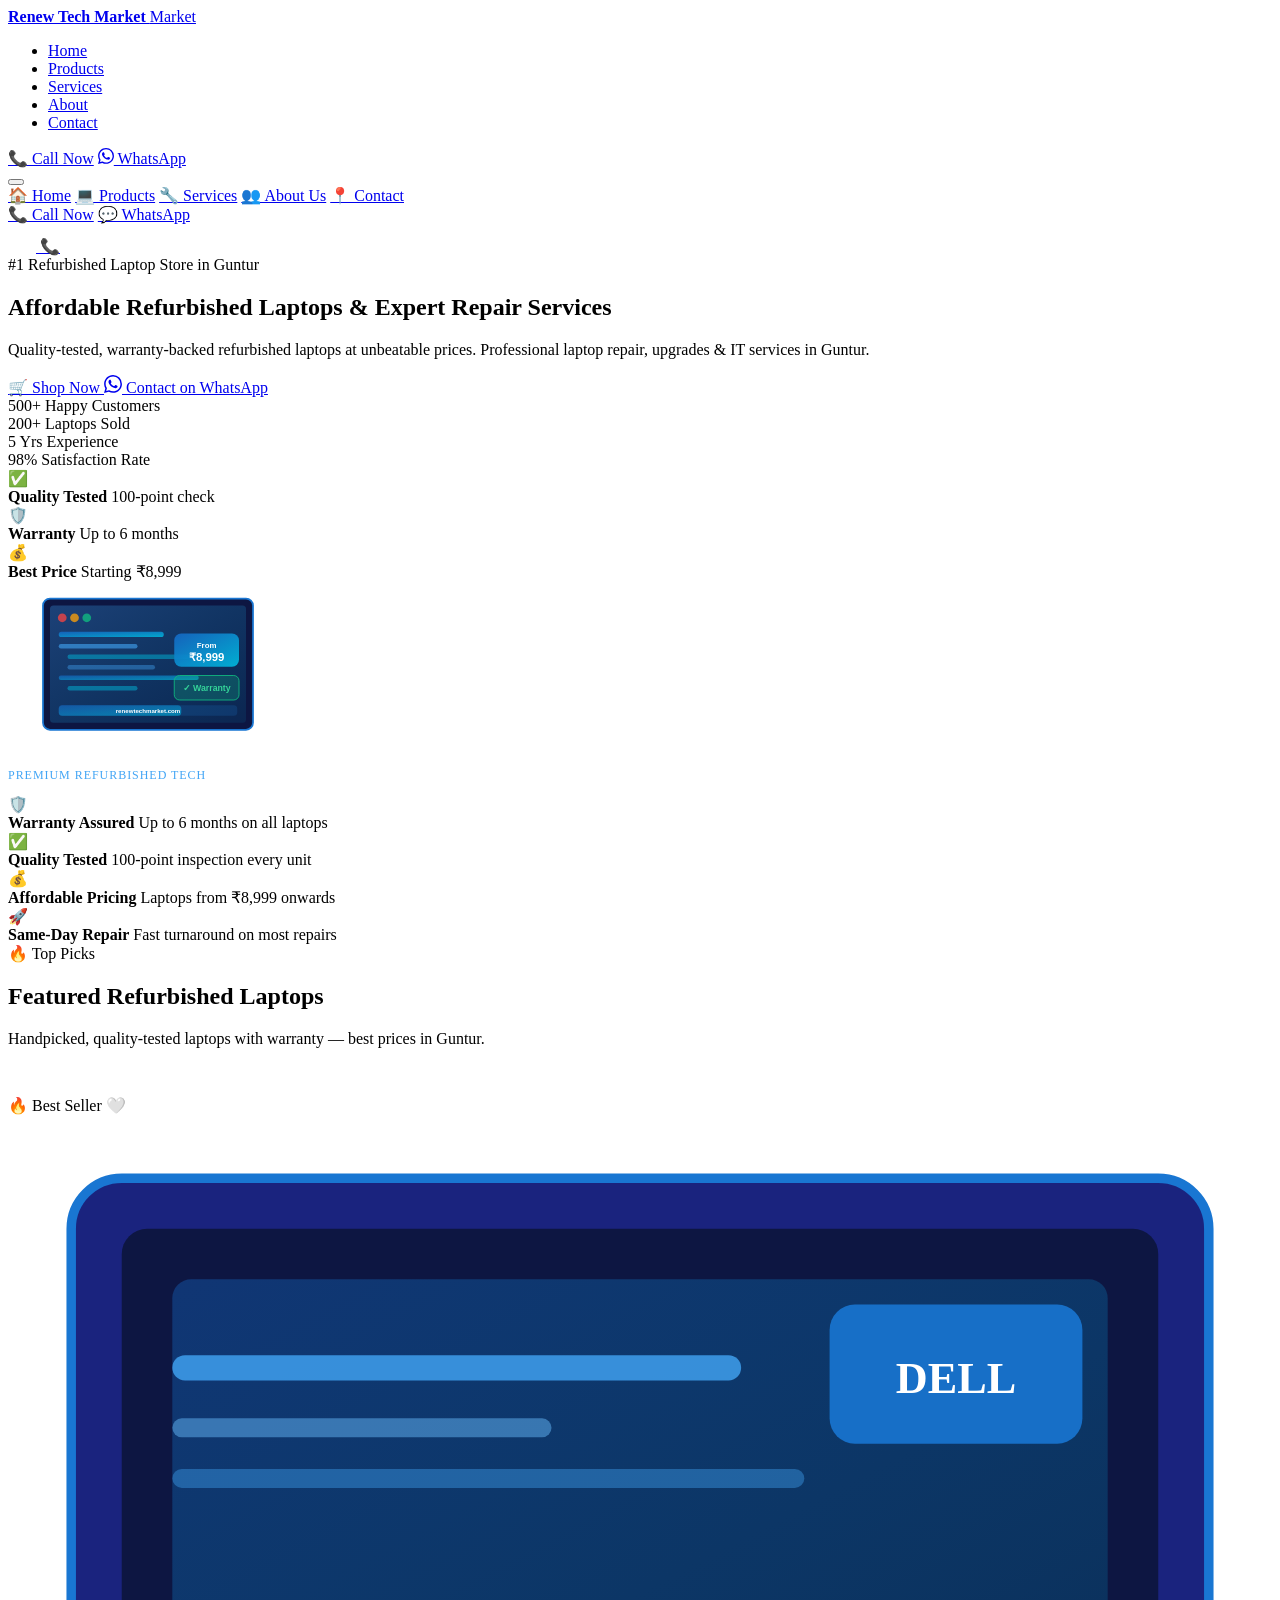
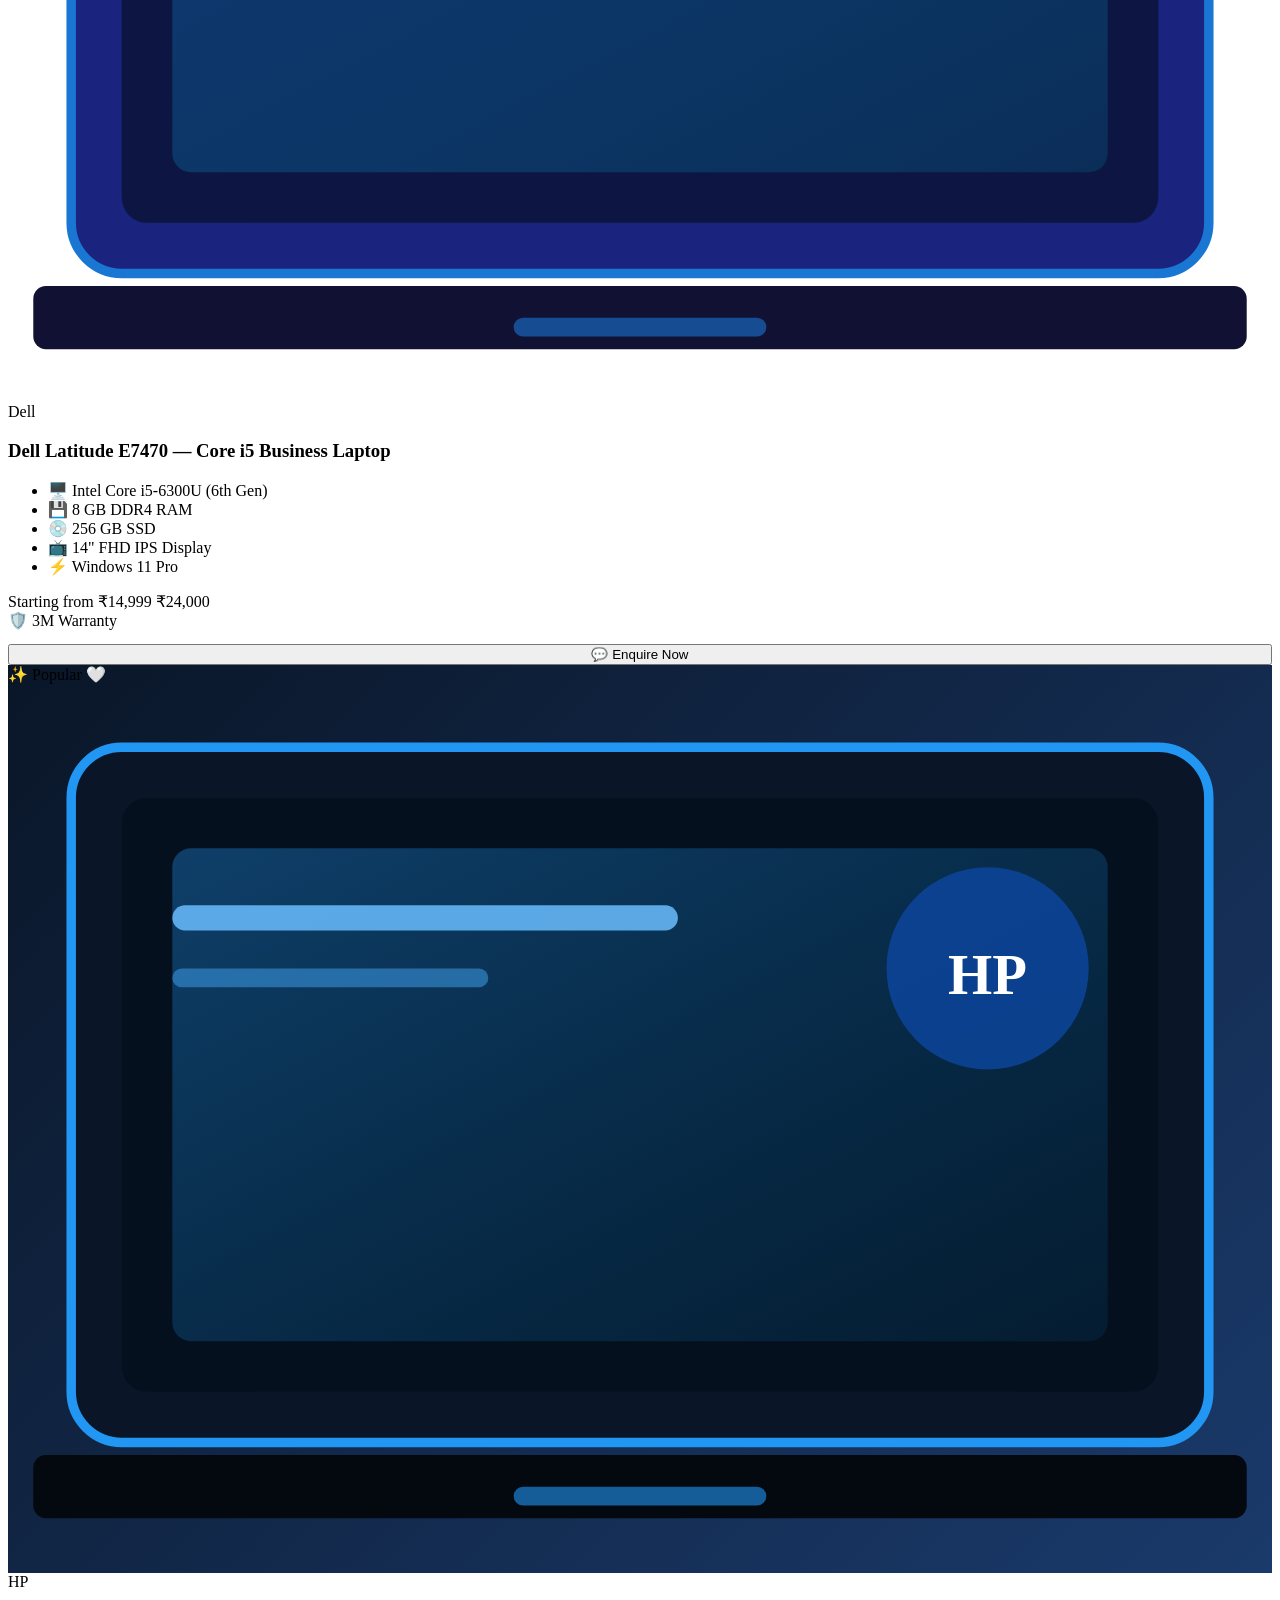
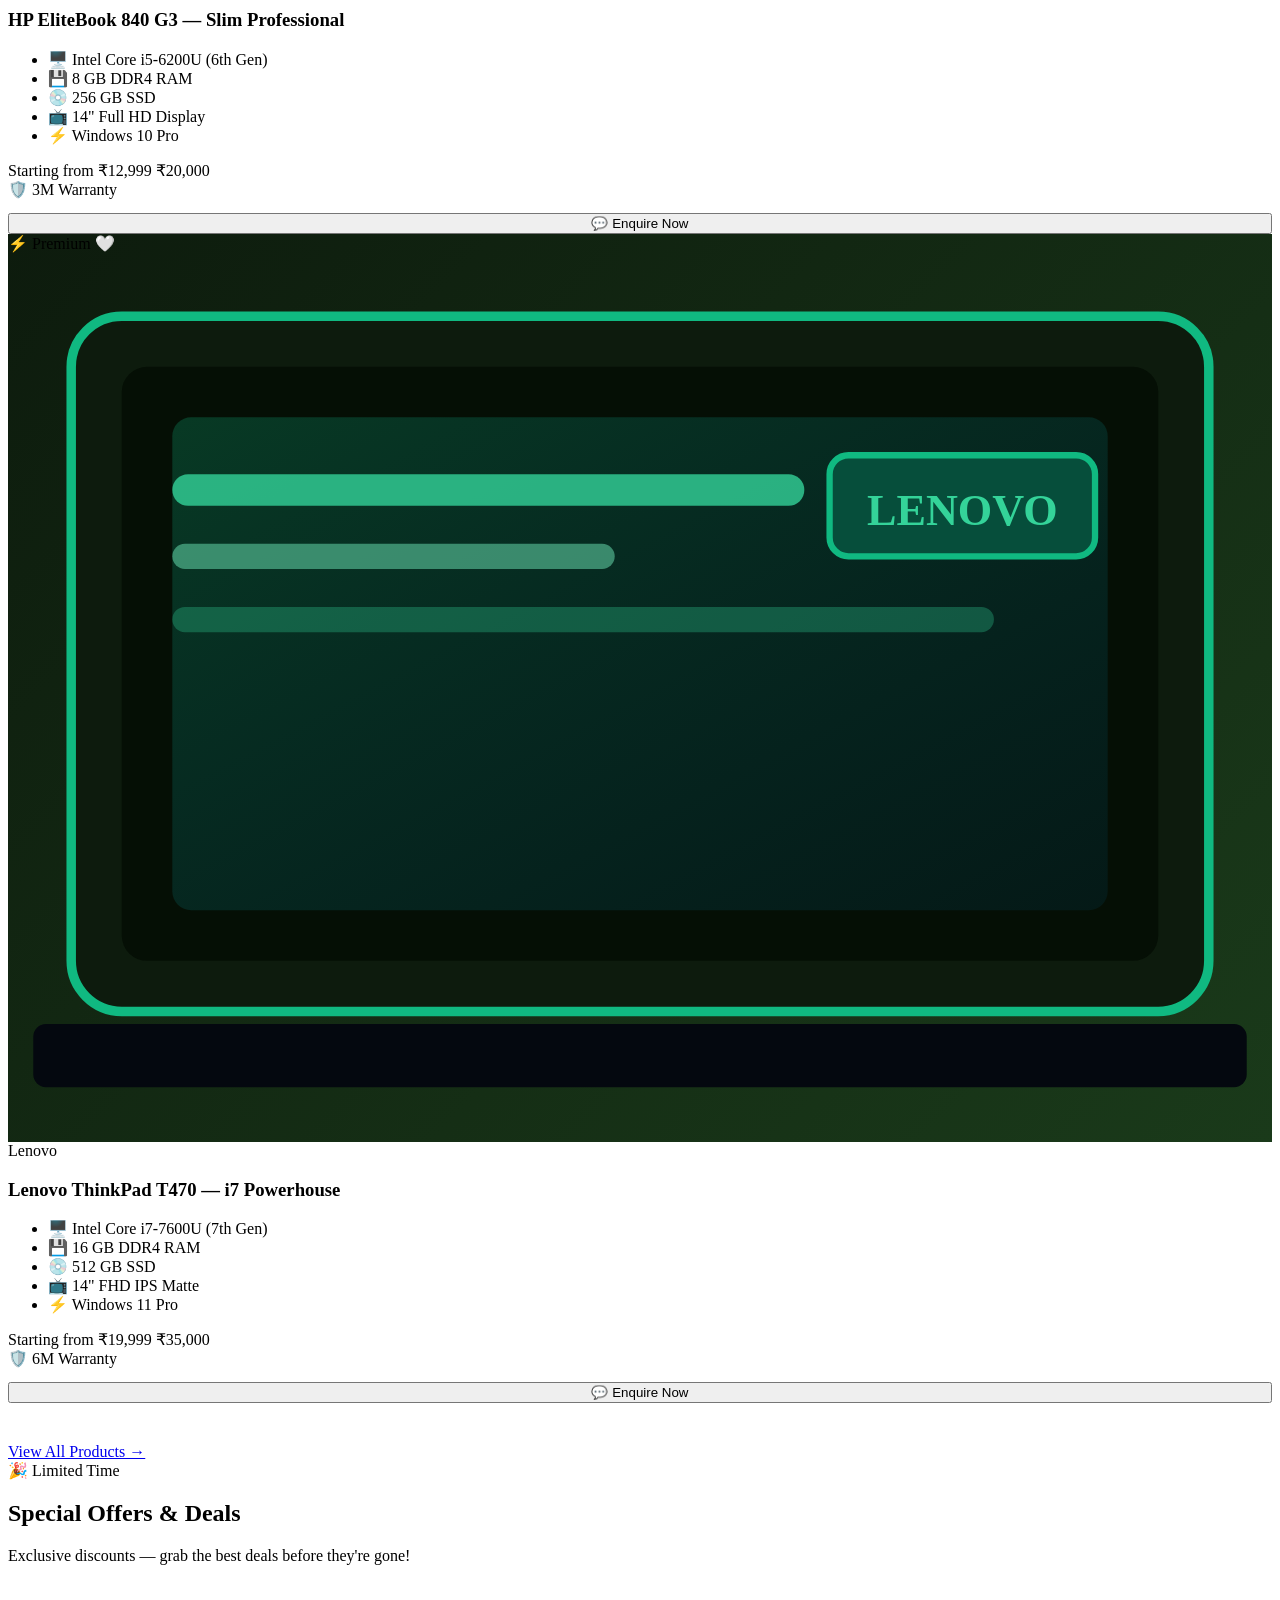
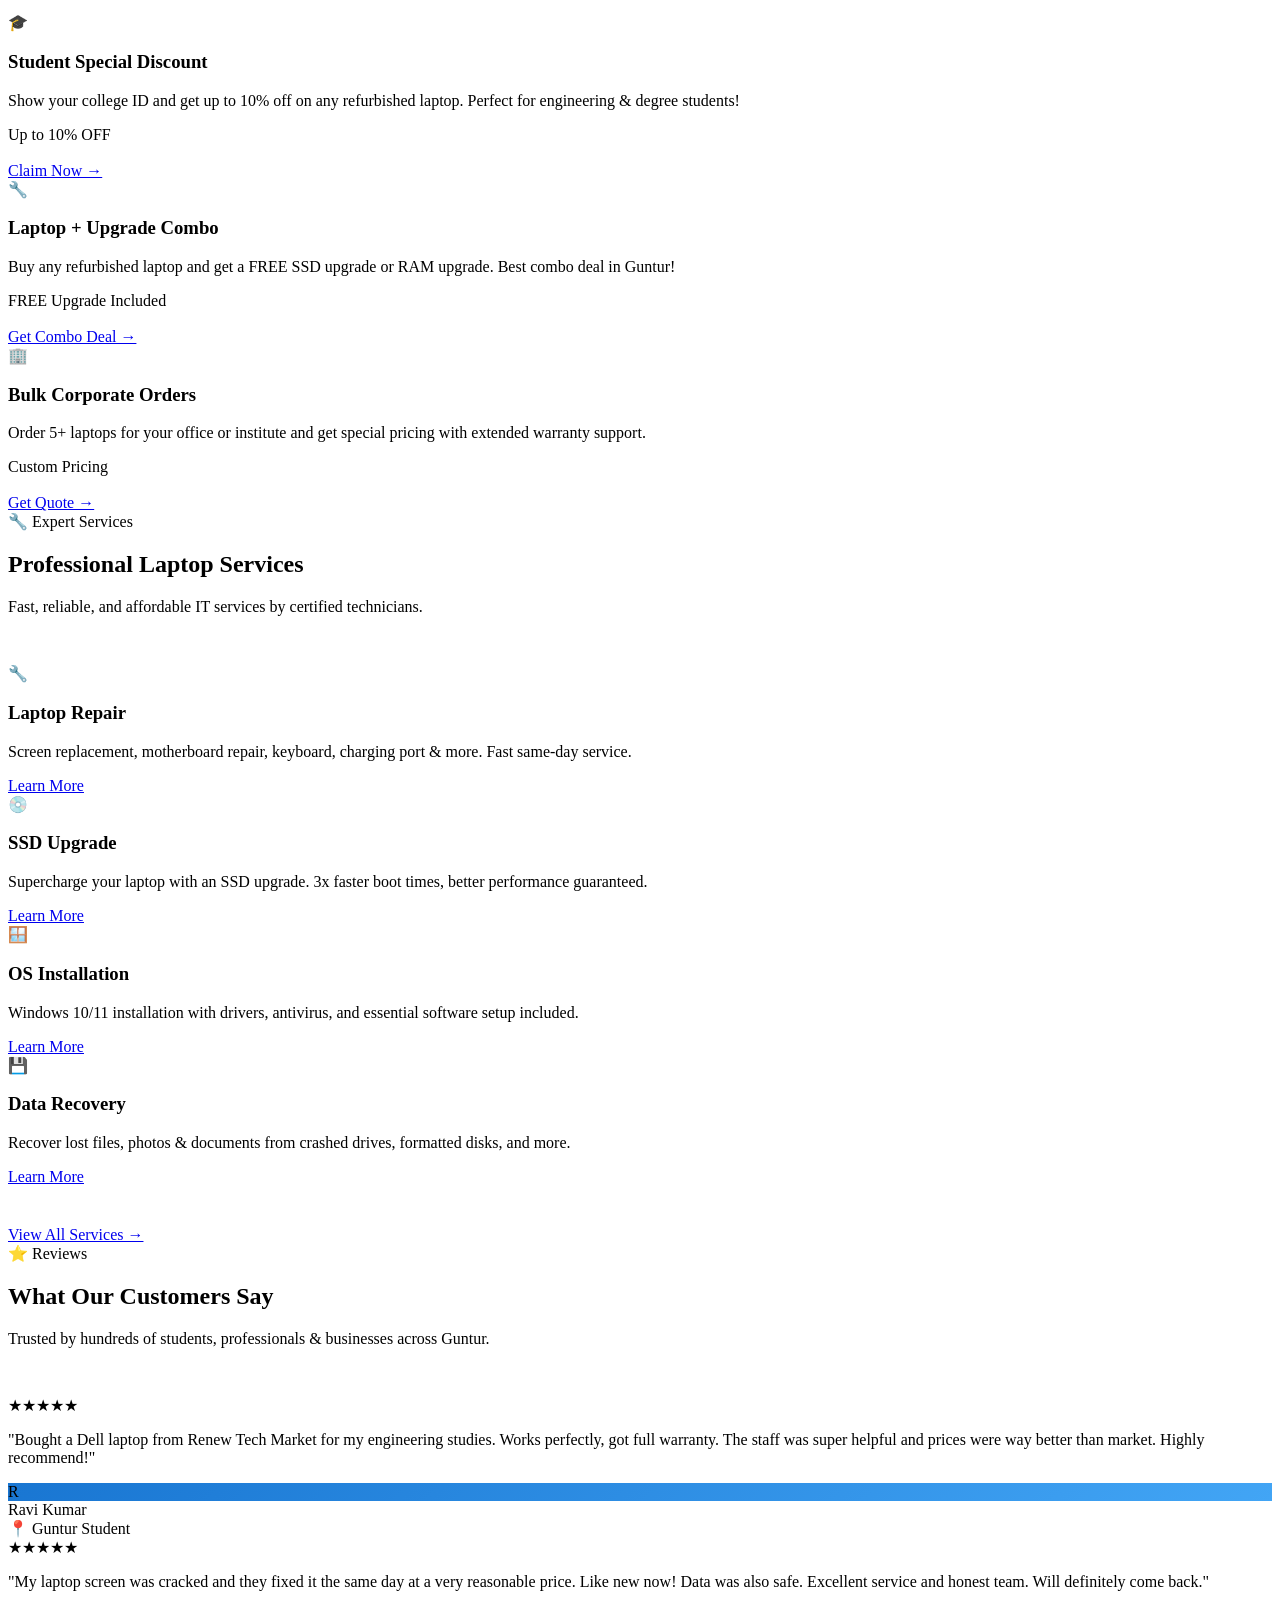
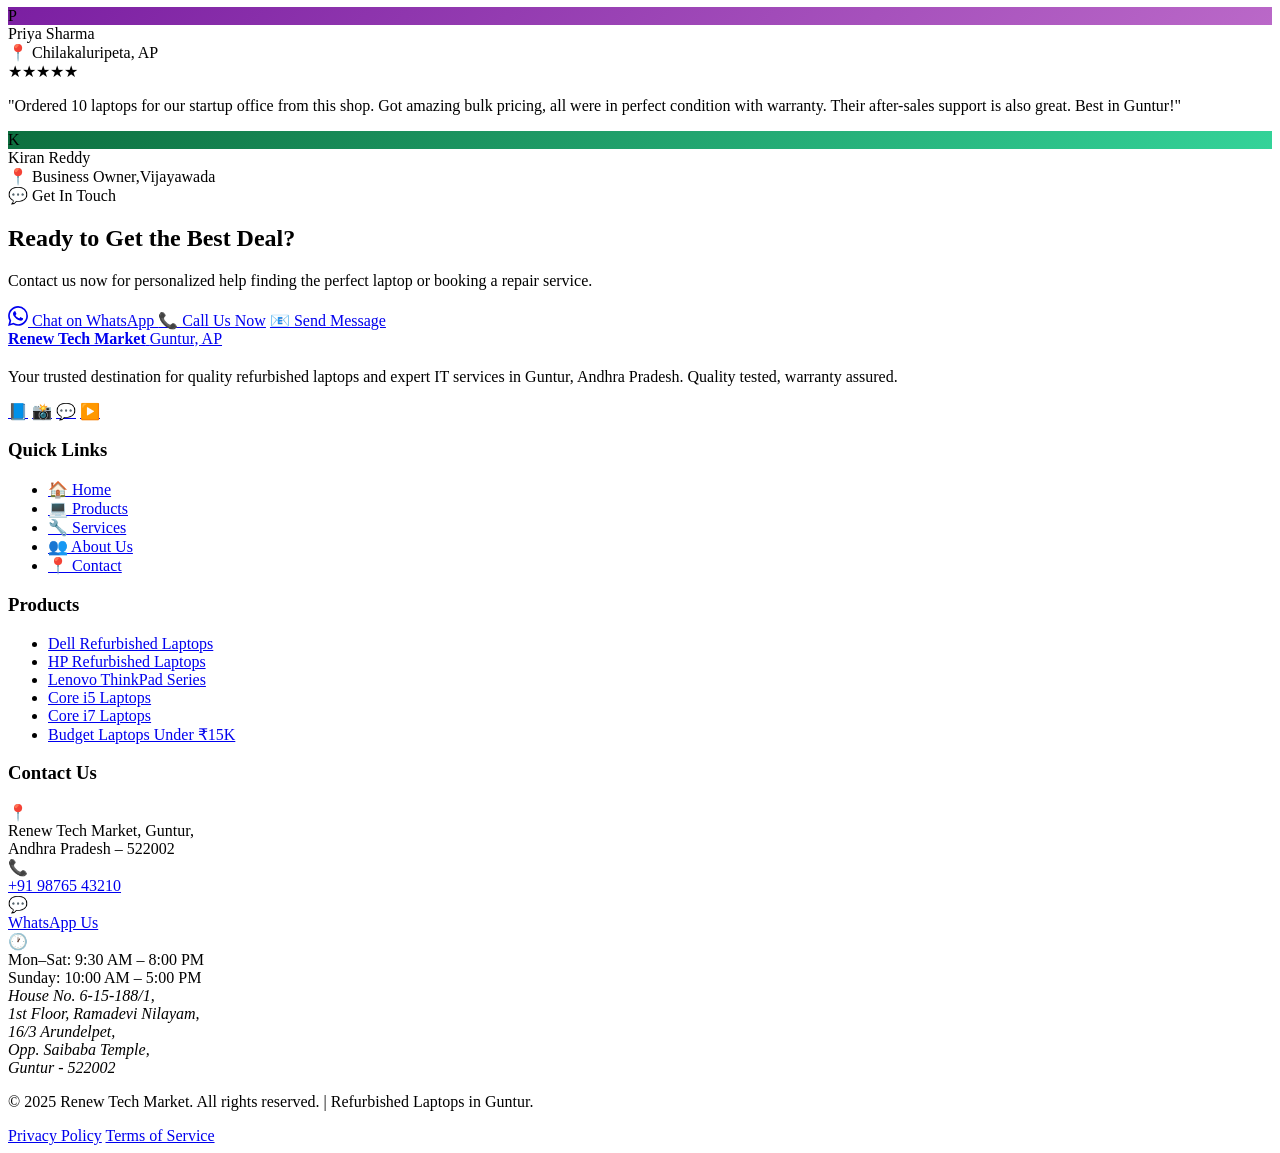
==== commit b049c58f: "Update index.html" ====
--- a/index.html
+++ b/index.html
@@ -9,7 +9,7 @@
   <meta property="og:title" content="Renew Tech Market – Affordable Refurbished Laptops & Repair" />
   <meta property="og:description" content="Quality refurbished laptops with warranty & expert IT services in Guntur." />
   <meta property="og:type" content="website" />
-  <link rel="stylesheet" href="style.css" />
+  <link rel="stylessheet" href="styles.css" />
   <link rel="icon" href="data:image/svg+xml,<svg xmlns='http://www.w3.org/2000/svg' viewBox='0 0 100 100'><text y='.9em' font-size='90'>💻</text></svg>" />
 </head>
 <body>
--- a/styles.css
+++ b/styles.css
@@ -0,0 +1,859 @@
+/* ============================================================
+   RENEW TECH MARKET — Global Stylesheet
+   ============================================================ */
+
+/* ---------- FONTS ---------- */
+@import url('https://fonts.googleapis.com/css2?family=Inter:wght@300;400;500;600;700;800;900&family=Poppins:wght@400;600;700;800&display=swap');
+
+/* ---------- CSS VARIABLES ---------- */
+:root {
+  --blue-900: #0a0f2e;
+  --blue-800: #0d1642;
+  --blue-700: #1a237e;
+  --blue-600: #1565c0;
+  --blue-500: #1976d2;
+  --blue-400: #2196f3;
+  --blue-300: #42a5f5;
+  --blue-100: #bbdefb;
+  --blue-50:  #e3f2fd;
+  --accent:   #00b4d8;
+  --accent2:  #0077b6;
+  --white:    #ffffff;
+  --gray-50:  #f8fafc;
+  --gray-100: #f1f5f9;
+  --gray-200: #e2e8f0;
+  --gray-400: #94a3b8;
+  --gray-600: #475569;
+  --gray-800: #1e293b;
+  --black:    #0a0a0f;
+  --success:  #10b981;
+  --warning:  #f59e0b;
+  --whatsapp: #25d366;
+  --shadow-sm: 0 1px 3px rgba(0,0,0,.12), 0 1px 2px rgba(0,0,0,.24);
+  --shadow-md: 0 4px 20px rgba(0,0,0,.15);
+  --shadow-lg: 0 10px 40px rgba(0,0,0,.2);
+  --shadow-xl: 0 20px 60px rgba(0,0,0,.3);
+  --shadow-blue: 0 8px 32px rgba(33,150,243,.3);
+  --radius-sm: 8px;
+  --radius-md: 14px;
+  --radius-lg: 20px;
+  --radius-xl: 28px;
+  --transition: all .3s cubic-bezier(.4,0,.2,1);
+  --nav-height: 72px;
+}
+
+/* ---------- RESET ---------- */
+*, *::before, *::after { box-sizing: border-box; margin: 0; padding: 0; }
+html { scroll-behavior: smooth; font-size: 16px; }
+body {
+  font-family: 'Inter', sans-serif;
+  background: var(--black);
+  color: var(--white);
+  line-height: 1.6;
+  overflow-x: hidden;
+}
+img { max-width: 100%; height: auto; display: block; }
+a { color: inherit; text-decoration: none; }
+ul { list-style: none; }
+button { cursor: pointer; border: none; font-family: inherit; }
+input, textarea, select { font-family: inherit; }
+
+/* ---------- SCROLLBAR ---------- */
+::-webkit-scrollbar { width: 6px; }
+::-webkit-scrollbar-track { background: var(--gray-800); }
+::-webkit-scrollbar-thumb { background: var(--blue-500); border-radius: 3px; }
+
+/* ============================================================
+   UTILITIES
+   ============================================================ */
+.container { width: 100%; max-width: 1200px; margin: 0 auto; padding: 0 20px; }
+.section    { padding: 90px 0; }
+.section-sm { padding: 60px 0; }
+
+.section-badge {
+  display: inline-flex; align-items: center; gap: 8px;
+  background: rgba(33,150,243,.15); border: 1px solid rgba(33,150,243,.3);
+  color: var(--blue-300); padding: 6px 16px; border-radius: 50px;
+  font-size: .8rem; font-weight: 600; letter-spacing: .08em; text-transform: uppercase;
+  margin-bottom: 16px;
+}
+
+.section-title {
+  font-family: 'Poppins', sans-serif;
+  font-size: clamp(1.8rem, 4vw, 2.8rem);
+  font-weight: 800; line-height: 1.15;
+  background: linear-gradient(135deg, var(--white) 0%, var(--blue-300) 100%);
+  -webkit-background-clip: text; -webkit-text-fill-color: transparent;
+  background-clip: text;
+}
+
+.section-sub {
+  color: var(--gray-400); font-size: 1.05rem; max-width: 560px; margin-top: 12px;
+}
+
+.text-center { text-align: center; }
+.text-center .section-sub { margin: 12px auto 0; }
+
+/* ---------- BUTTONS ---------- */
+.btn {
+  display: inline-flex; align-items: center; gap: 8px;
+  padding: 14px 28px; border-radius: var(--radius-md);
+  font-size: .95rem; font-weight: 600; letter-spacing: .02em;
+  transition: var(--transition); white-space: nowrap;
+}
+.btn-primary {
+  background: linear-gradient(135deg, var(--blue-500), var(--accent2));
+  color: var(--white); box-shadow: var(--shadow-blue);
+}
+.btn-primary:hover {
+  transform: translateY(-3px);
+  box-shadow: 0 12px 40px rgba(33,150,243,.45);
+  background: linear-gradient(135deg, var(--blue-400), var(--blue-500));
+}
+.btn-outline {
+  background: transparent;
+  border: 2px solid rgba(255,255,255,.3);
+  color: var(--white);
+  backdrop-filter: blur(10px);
+}
+.btn-outline:hover {
+  border-color: var(--blue-400); background: rgba(33,150,243,.15);
+  transform: translateY(-3px);
+}
+.btn-whatsapp {
+  background: linear-gradient(135deg, #25d366, #128c7e);
+  color: var(--white); box-shadow: 0 8px 24px rgba(37,211,102,.35);
+}
+.btn-whatsapp:hover {
+  transform: translateY(-3px);
+  box-shadow: 0 12px 36px rgba(37,211,102,.5);
+}
+.btn-sm { padding: 10px 20px; font-size: .88rem; }
+.btn-lg { padding: 18px 36px; font-size: 1.05rem; }
+
+/* ---------- CARDS ---------- */
+.card {
+  background: rgba(255,255,255,.04);
+  border: 1px solid rgba(255,255,255,.08);
+  border-radius: var(--radius-lg);
+  transition: var(--transition);
+  overflow: hidden;
+}
+.card:hover {
+  border-color: rgba(33,150,243,.4);
+  box-shadow: var(--shadow-blue);
+  transform: translateY(-4px);
+}
+
+/* ---------- BADGE ---------- */
+.badge {
+  display: inline-block; padding: 4px 12px;
+  border-radius: 50px; font-size: .75rem; font-weight: 700;
+  letter-spacing: .05em; text-transform: uppercase;
+}
+.badge-blue   { background: rgba(33,150,243,.2); color: var(--blue-300); }
+.badge-green  { background: rgba(16,185,129,.2); color: #34d399; }
+.badge-orange { background: rgba(245,158,11,.2); color: #fbbf24; }
+
+/* ---------- GRID ---------- */
+.grid-2 { display: grid; grid-template-columns: repeat(2,1fr); gap: 24px; }
+.grid-3 { display: grid; grid-template-columns: repeat(3,1fr); gap: 24px; }
+.grid-4 { display: grid; grid-template-columns: repeat(4,1fr); gap: 24px; }
+
+/* ---------- DIVIDER ---------- */
+.divider {
+  height: 1px;
+  background: linear-gradient(90deg, transparent, rgba(33,150,243,.3), transparent);
+  margin: 0;
+}
+
+/* ============================================================
+   NAVIGATION
+   ============================================================ */
+.navbar {
+  position: fixed; top: 0; left: 0; right: 0; z-index: 1000;
+  height: var(--nav-height);
+  display: flex; align-items: center;
+  background: rgba(10,10,15,.85);
+  backdrop-filter: blur(20px) saturate(180%);
+  border-bottom: 1px solid rgba(255,255,255,.07);
+  transition: var(--transition);
+}
+.navbar.scrolled {
+  background: rgba(10,10,15,.98);
+  box-shadow: var(--shadow-md);
+}
+
+.nav-inner {
+  display: flex; align-items: center; justify-content: space-between; width: 100%;
+}
+
+.nav-logo {
+  display: flex; align-items: center; gap: 12px;
+}
+.logo-icon {
+  width: 44px; height: 44px;
+  background: linear-gradient(135deg, var(--blue-500), var(--accent));
+  border-radius: 10px;
+  display: flex; align-items: center; justify-content: center;
+  font-size: 1.3rem;
+}
+.logo-text { display: flex; flex-direction: column; line-height: 1.1; }
+.logo-text strong { font-family: 'Poppins',sans-serif; font-size: 1rem; font-weight: 800; color: var(--white); }
+.logo-text span   { font-size: .7rem; color: var(--blue-300); letter-spacing: .1em; text-transform: uppercase; }
+
+.nav-links {
+  display: flex; align-items: center; gap: 4px;
+}
+.nav-link {
+  padding: 8px 16px; border-radius: var(--radius-sm);
+  font-size: .9rem; font-weight: 500; color: var(--gray-400);
+  transition: var(--transition); position: relative;
+}
+.nav-link:hover, .nav-link.active { color: var(--white); }
+.nav-link.active::after {
+  content: ''; position: absolute; bottom: -1px; left: 16px; right: 16px;
+  height: 2px; background: var(--blue-400); border-radius: 1px;
+}
+.nav-link:hover { background: rgba(255,255,255,.06); }
+
+.nav-cta { display: flex; align-items: center; gap: 10px; }
+
+/* hamburger */
+.nav-toggle {
+  display: none; flex-direction: column; gap: 5px;
+  background: transparent; padding: 6px;
+}
+.nav-toggle span {
+  display: block; width: 24px; height: 2px;
+  background: var(--white); border-radius: 2px;
+  transition: var(--transition);
+}
+.nav-toggle.open span:nth-child(1) { transform: translateY(7px) rotate(45deg); }
+.nav-toggle.open span:nth-child(2) { opacity: 0; }
+.nav-toggle.open span:nth-child(3) { transform: translateY(-7px) rotate(-45deg); }
+
+/* mobile menu */
+.nav-mobile {
+  display: none; position: fixed; top: var(--nav-height); left: 0; right: 0;
+  background: rgba(10,10,15,.98); backdrop-filter: blur(20px);
+  border-bottom: 1px solid rgba(255,255,255,.08);
+  flex-direction: column; padding: 20px;
+  z-index: 999;
+}
+.nav-mobile.open { display: flex; }
+.nav-mobile .nav-link { padding: 14px 16px; border-radius: var(--radius-sm); }
+.nav-mobile .nav-link:hover { background: rgba(33,150,243,.1); color: var(--white); }
+.nav-mobile .nav-cta { flex-direction: column; margin-top: 16px; }
+.nav-mobile .btn { width: 100%; justify-content: center; }
+
+/* ============================================================
+   FLOATING BUTTONS
+   ============================================================ */
+.float-whatsapp {
+  position: fixed; bottom: 28px; right: 28px; z-index: 900;
+  width: 60px; height: 60px; border-radius: 50%;
+  background: linear-gradient(135deg, #25d366, #128c7e);
+  box-shadow: 0 8px 28px rgba(37,211,102,.5);
+  display: flex; align-items: center; justify-content: center;
+  font-size: 1.6rem; transition: var(--transition);
+  animation: pulse-green 2s infinite;
+}
+.float-whatsapp:hover { transform: scale(1.12); }
+
+.float-call {
+  position: fixed; bottom: 100px; right: 28px; z-index: 900;
+  width: 52px; height: 52px; border-radius: 50%;
+  background: linear-gradient(135deg, var(--blue-500), var(--accent2));
+  box-shadow: var(--shadow-blue);
+  display: flex; align-items: center; justify-content: center;
+  font-size: 1.3rem; transition: var(--transition);
+}
+.float-call:hover { transform: scale(1.12); }
+
+@keyframes pulse-green {
+  0%,100% { box-shadow: 0 8px 28px rgba(37,211,102,.5); }
+  50%      { box-shadow: 0 8px 40px rgba(37,211,102,.8), 0 0 0 12px rgba(37,211,102,.1); }
+}
+
+/* ============================================================
+   HERO
+   ============================================================ */
+.hero {
+  min-height: 100vh;
+  display: flex; align-items: center;
+  position: relative; overflow: hidden;
+  padding-top: var(--nav-height);
+}
+
+.hero-bg {
+  position: absolute; inset: 0; z-index: 0;
+  background:
+    radial-gradient(ellipse 80% 60% at 60% 40%, rgba(21,101,192,.35) 0%, transparent 70%),
+    radial-gradient(ellipse 60% 50% at 20% 80%, rgba(0,119,182,.2) 0%, transparent 60%),
+    linear-gradient(180deg, #0a0f2e 0%, #0a0a0f 100%);
+}
+
+.hero-grid {
+  position: absolute; inset: 0; z-index: 0; opacity: .06;
+  background-image:
+    linear-gradient(rgba(33,150,243,.5) 1px, transparent 1px),
+    linear-gradient(90deg, rgba(33,150,243,.5) 1px, transparent 1px);
+  background-size: 50px 50px;
+}
+
+.hero-inner {
+  position: relative; z-index: 1;
+  display: grid; grid-template-columns: 1fr 1fr;
+  align-items: center; gap: 60px;
+  width: 100%;
+}
+
+.hero-eyebrow {
+  display: inline-flex; align-items: center; gap: 8px;
+  background: rgba(33,150,243,.12); border: 1px solid rgba(33,150,243,.25);
+  color: var(--blue-300); padding: 6px 16px; border-radius: 50px;
+  font-size: .8rem; font-weight: 600; letter-spacing: .1em; text-transform: uppercase;
+  margin-bottom: 20px;
+}
+.hero-eyebrow .dot {
+  width: 6px; height: 6px; background: var(--blue-400); border-radius: 50%;
+  animation: blink 1.5s infinite;
+}
+@keyframes blink { 0%,100%{opacity:1} 50%{opacity:0} }
+
+.hero-title {
+  font-family: 'Poppins', sans-serif;
+  font-size: clamp(2.2rem, 5vw, 3.6rem);
+  font-weight: 800; line-height: 1.1;
+  margin-bottom: 20px;
+}
+.hero-title .highlight {
+  background: linear-gradient(135deg, var(--blue-400), var(--accent));
+  -webkit-background-clip: text; -webkit-text-fill-color: transparent;
+  background-clip: text;
+}
+
+.hero-sub {
+  color: var(--gray-400); font-size: 1.1rem; line-height: 1.7; margin-bottom: 36px; max-width: 500px;
+}
+
+.hero-actions { display: flex; gap: 14px; flex-wrap: wrap; margin-bottom: 48px; }
+
+.hero-stats {
+  display: flex; gap: 36px;
+  padding-top: 32px;
+  border-top: 1px solid rgba(255,255,255,.08);
+}
+.stat-item { display: flex; flex-direction: column; gap: 2px; }
+.stat-num  { font-family: 'Poppins',sans-serif; font-size: 1.8rem; font-weight: 800; color: var(--white); }
+.stat-label{ font-size: .8rem; color: var(--gray-400); }
+
+/* hero visual */
+.hero-visual { display: flex; align-items: center; justify-content: center; }
+
+.laptop-showcase {
+  position: relative; width: 100%; max-width: 480px;
+}
+
+.laptop-frame {
+  position: relative; z-index: 2;
+  background: linear-gradient(145deg, #1a1a2e, #16213e);
+  border-radius: 16px 16px 4px 4px;
+  padding: 16px;
+  border: 2px solid rgba(33,150,243,.3);
+  box-shadow: 0 30px 80px rgba(0,0,0,.6), 0 0 0 1px rgba(255,255,255,.05) inset;
+}
+
+.laptop-screen {
+  background: linear-gradient(135deg, #0a0f2e, #1a237e);
+  border-radius: 8px; aspect-ratio: 16/10;
+  display: flex; align-items: center; justify-content: center;
+  overflow: hidden; position: relative;
+}
+
+.screen-content {
+  padding: 20px; width: 100%; text-align: center;
+}
+
+.screen-glow {
+  position: absolute; inset: 0;
+  background: radial-gradient(circle at 50% 50%, rgba(33,150,243,.3), transparent 70%);
+  animation: screen-pulse 3s ease-in-out infinite;
+}
+@keyframes screen-pulse {
+  0%,100% { opacity:.6 } 50% { opacity:1 }
+}
+
+.laptop-base {
+  height: 14px; background: linear-gradient(145deg, #2a2a3e, #1a1a2e);
+  border-radius: 0 0 8px 8px; margin: 0 -6px;
+  border: 1px solid rgba(255,255,255,.06);
+}
+.laptop-hinge {
+  height: 6px; background: linear-gradient(145deg, #222233, #111122);
+  margin: 0 30px; border-radius: 0 0 4px 4px;
+}
+
+.floating-badge {
+  position: absolute; background: rgba(10,15,46,.95);
+  border: 1px solid rgba(33,150,243,.35);
+  border-radius: var(--radius-md); padding: 10px 16px;
+  box-shadow: var(--shadow-blue); backdrop-filter: blur(10px);
+  display: flex; align-items: center; gap: 10px;
+}
+.floating-badge.top-left  { top: -20px; left: -30px; animation: float-1 3s ease-in-out infinite; }
+.floating-badge.mid-right { right: -30px; top: 50%; transform: translateY(-50%); animation: float-2 3.5s ease-in-out infinite; }
+.floating-badge.bot-left  { bottom: 20px; left: -35px; animation: float-1 4s ease-in-out infinite .5s; }
+@keyframes float-1 { 0%,100%{transform:translateY(0)} 50%{transform:translateY(-8px)} }
+@keyframes float-2 { 0%,100%{transform:translateY(-50%)} 50%{transform:translateY(calc(-50% - 8px))} }
+.badge-icon { font-size: 1.4rem; }
+.badge-info strong { display: block; font-size: .85rem; font-weight: 700; color: var(--white); }
+.badge-info span   { font-size: .72rem; color: var(--blue-300); }
+
+/* ============================================================
+   TRUST BADGES (HOME)
+   ============================================================ */
+.trust-strip {
+  background: rgba(255,255,255,.025);
+  border-top: 1px solid rgba(255,255,255,.06);
+  border-bottom: 1px solid rgba(255,255,255,.06);
+  padding: 32px 0;
+}
+.trust-strip-inner {
+  display: flex; align-items: center; justify-content: center;
+  gap: 12px; flex-wrap: wrap;
+}
+.trust-item {
+  display: flex; align-items: center; gap: 12px;
+  padding: 14px 24px; border-radius: var(--radius-md);
+  background: rgba(33,150,243,.06); border: 1px solid rgba(33,150,243,.12);
+  transition: var(--transition);
+}
+.trust-item:hover { background: rgba(33,150,243,.12); border-color: rgba(33,150,243,.3); transform: translateY(-2px); }
+.trust-icon { font-size: 1.6rem; }
+.trust-text strong { display: block; font-size: .88rem; font-weight: 700; color: var(--white); }
+.trust-text span   { font-size: .75rem; color: var(--gray-400); }
+
+/* ============================================================
+   PRODUCTS GRID
+   ============================================================ */
+.products-grid {
+  display: grid;
+  grid-template-columns: repeat(auto-fill, minmax(300px, 1fr));
+  gap: 24px;
+}
+
+.product-card {
+  background: rgba(255,255,255,.04);
+  border: 1px solid rgba(255,255,255,.08);
+  border-radius: var(--radius-lg); overflow: hidden;
+  transition: var(--transition); display: flex; flex-direction: column;
+}
+.product-card:hover {
+  border-color: rgba(33,150,243,.4);
+  box-shadow: 0 16px 48px rgba(33,150,243,.2);
+  transform: translateY(-6px);
+}
+
+.product-img-wrap {
+  position: relative; background: linear-gradient(135deg, #0d1642, #1a237e);
+  padding: 32px; display: flex; align-items: center; justify-content: center;
+  min-height: 200px;
+}
+.product-img-wrap .badge { position: absolute; top: 14px; left: 14px; }
+.product-img-wrap .wish  { position: absolute; top: 14px; right: 14px; font-size: 1.2rem; cursor: pointer; }
+
+.laptop-svg { width: 160px; height: 110px; }
+
+.product-body { padding: 20px; flex: 1; display: flex; flex-direction: column; }
+.product-brand { font-size: .75rem; color: var(--blue-300); font-weight: 600; letter-spacing: .08em; text-transform: uppercase; margin-bottom: 6px; }
+.product-name  { font-family: 'Poppins',sans-serif; font-size: 1rem; font-weight: 700; margin-bottom: 12px; line-height: 1.3; }
+
+.specs-list { display: flex; flex-direction: column; gap: 6px; margin-bottom: 16px; }
+.spec-item {
+  display: flex; align-items: center; gap: 8px;
+  font-size: .82rem; color: var(--gray-400);
+}
+.spec-item .spec-icon { font-size: 1rem; width: 20px; text-align: center; }
+
+.product-footer {
+  display: flex; align-items: center; justify-content: space-between;
+  padding-top: 16px; border-top: 1px solid rgba(255,255,255,.07); margin-top: auto;
+}
+.product-price { display: flex; flex-direction: column; }
+.price-label { font-size: .72rem; color: var(--gray-400); }
+.price-amount { font-family: 'Poppins',sans-serif; font-size: 1.4rem; font-weight: 800; color: var(--white); }
+.price-old    { font-size: .8rem; color: var(--gray-400); text-decoration: line-through; }
+.warranty-chip {
+  display: flex; align-items: center; gap: 4px;
+  background: rgba(16,185,129,.12); color: #34d399;
+  padding: 4px 10px; border-radius: 50px; font-size: .72rem; font-weight: 600;
+}
+
+/* ---------- FILTER BAR ---------- */
+.filter-bar {
+  display: flex; align-items: center; gap: 12px;
+  flex-wrap: wrap; padding: 20px 24px;
+  background: rgba(255,255,255,.04); border: 1px solid rgba(255,255,255,.08);
+  border-radius: var(--radius-lg); margin-bottom: 32px;
+}
+.filter-label { font-size: .85rem; color: var(--gray-400); font-weight: 500; margin-right: 4px; }
+.filter-btn {
+  padding: 8px 18px; border-radius: 50px; font-size: .82rem; font-weight: 600;
+  background: transparent; border: 1px solid rgba(255,255,255,.15); color: var(--gray-400);
+  transition: var(--transition); cursor: pointer;
+}
+.filter-btn:hover, .filter-btn.active {
+  background: var(--blue-500); border-color: var(--blue-500); color: var(--white);
+}
+.filter-select {
+  padding: 8px 14px; border-radius: 50px; font-size: .82rem; font-weight: 500;
+  background: rgba(255,255,255,.06); border: 1px solid rgba(255,255,255,.15);
+  color: var(--white); outline: none; cursor: pointer;
+}
+.filter-select option { background: var(--gray-800); }
+
+/* ============================================================
+   SERVICES
+   ============================================================ */
+.services-grid {
+  display: grid; grid-template-columns: repeat(auto-fit, minmax(260px, 1fr)); gap: 24px;
+}
+
+.service-card {
+  background: rgba(255,255,255,.04);
+  border: 1px solid rgba(255,255,255,.08);
+  border-radius: var(--radius-lg); padding: 32px;
+  transition: var(--transition); text-align: center;
+  position: relative; overflow: hidden;
+}
+.service-card::before {
+  content: ''; position: absolute; top: 0; left: 50%; transform: translateX(-50%);
+  width: 60%; height: 2px;
+  background: linear-gradient(90deg, transparent, var(--blue-400), transparent);
+  opacity: 0; transition: var(--transition);
+}
+.service-card:hover { border-color: rgba(33,150,243,.4); box-shadow: var(--shadow-blue); transform: translateY(-6px); }
+.service-card:hover::before { opacity: 1; }
+
+.service-icon-wrap {
+  width: 72px; height: 72px; border-radius: var(--radius-md);
+  background: linear-gradient(135deg, rgba(33,150,243,.2), rgba(0,180,216,.1));
+  border: 1px solid rgba(33,150,243,.25);
+  display: flex; align-items: center; justify-content: center;
+  font-size: 2rem; margin: 0 auto 20px; transition: var(--transition);
+}
+.service-card:hover .service-icon-wrap { background: linear-gradient(135deg, var(--blue-500), var(--accent2)); border-color: transparent; }
+
+.service-name    { font-family: 'Poppins',sans-serif; font-size: 1.15rem; font-weight: 700; margin-bottom: 10px; }
+.service-desc    { color: var(--gray-400); font-size: .9rem; line-height: 1.6; margin-bottom: 20px; }
+.service-price   { font-size: .85rem; color: var(--blue-300); font-weight: 600; font-style: italic; margin-bottom: 20px; }
+.service-features { display: flex; flex-direction: column; gap: 8px; text-align: left; margin-bottom: 24px; }
+.feature-item {
+  display: flex; align-items: center; gap: 8px;
+  font-size: .83rem; color: var(--gray-400);
+}
+.feature-item::before { content: '✓'; color: var(--success); font-weight: 700; }
+
+/* ============================================================
+   TESTIMONIALS
+   ============================================================ */
+.testimonials-grid {
+  display: grid; grid-template-columns: repeat(auto-fit, minmax(280px,1fr)); gap: 24px;
+}
+
+.testimonial-card {
+  background: rgba(255,255,255,.04);
+  border: 1px solid rgba(255,255,255,.08);
+  border-radius: var(--radius-lg); padding: 28px;
+  transition: var(--transition);
+}
+.testimonial-card:hover { border-color: rgba(33,150,243,.3); transform: translateY(-4px); }
+
+.stars { color: var(--warning); font-size: 1rem; margin-bottom: 14px; letter-spacing: 2px; }
+.testimonial-text {
+  color: var(--gray-400); font-size: .92rem; line-height: 1.7; margin-bottom: 20px;
+  font-style: italic;
+}
+.testimonial-author { display: flex; align-items: center; gap: 12px; }
+.author-avatar {
+  width: 44px; height: 44px; border-radius: 50%;
+  display: flex; align-items: center; justify-content: center;
+  font-size: 1.2rem; font-weight: 700; color: var(--white);
+  flex-shrink: 0;
+}
+.author-name  { font-weight: 700; font-size: .9rem; }
+.author-loc   { font-size: .78rem; color: var(--gray-400); }
+
+/* ============================================================
+   OFFERS / DEALS
+   ============================================================ */
+.offers-grid { display: grid; grid-template-columns: repeat(auto-fit, minmax(260px,1fr)); gap: 24px; }
+.offer-card  {
+  border-radius: var(--radius-lg); padding: 28px; position: relative; overflow: hidden;
+  border: 1px solid transparent;
+}
+.offer-card-1 { background: linear-gradient(135deg, rgba(21,101,192,.4), rgba(13,22,66,.8)); border-color: rgba(33,150,243,.3); }
+.offer-card-2 { background: linear-gradient(135deg, rgba(245,158,11,.2), rgba(13,22,66,.8)); border-color: rgba(245,158,11,.3); }
+.offer-card-3 { background: linear-gradient(135deg, rgba(16,185,129,.2), rgba(13,22,66,.8)); border-color: rgba(16,185,129,.3); }
+.offer-emoji  { font-size: 2.5rem; margin-bottom: 16px; }
+.offer-title  { font-family: 'Poppins',sans-serif; font-size: 1.15rem; font-weight: 700; margin-bottom: 8px; }
+.offer-desc   { color: var(--gray-400); font-size: .88rem; line-height: 1.6; margin-bottom: 16px; }
+.offer-tag    { font-size: .8rem; font-weight: 700; padding: 4px 12px; border-radius: 50px; display: inline-block; }
+.offer-tag-1  { background: rgba(33,150,243,.2); color: var(--blue-300); }
+.offer-tag-2  { background: rgba(245,158,11,.2); color: #fbbf24; }
+.offer-tag-3  { background: rgba(16,185,129,.2); color: #34d399; }
+
+/* ============================================================
+   ABOUT
+   ============================================================ */
+.about-grid { display: grid; grid-template-columns: 1fr 1fr; gap: 70px; align-items: center; }
+.about-visual { position: relative; }
+.about-img-main {
+  border-radius: var(--radius-xl); overflow: hidden;
+  background: linear-gradient(135deg, #0d1642, #1a237e);
+  aspect-ratio: 4/3; display: flex; align-items: center; justify-content: center;
+  border: 1px solid rgba(33,150,243,.25);
+  box-shadow: var(--shadow-xl);
+}
+.shop-illustration { width: 80%; max-width: 320px; }
+
+.about-stats {
+  position: absolute; bottom: -24px; right: -24px;
+  display: grid; grid-template-columns: 1fr 1fr; gap: 12px;
+}
+.astat {
+  background: rgba(10,15,46,.95); border: 1px solid rgba(33,150,243,.25);
+  border-radius: var(--radius-md); padding: 16px 20px;
+  text-align: center; backdrop-filter: blur(10px);
+  box-shadow: var(--shadow-blue);
+}
+.astat-num   { font-family:'Poppins',sans-serif; font-size: 1.6rem; font-weight: 800; color: var(--blue-400); }
+.astat-label { font-size: .72rem; color: var(--gray-400); margin-top: 2px; }
+
+.why-grid  { display: grid; grid-template-columns: 1fr 1fr; gap: 16px; margin: 28px 0 36px; }
+.why-item  {
+  display: flex; align-items: flex-start; gap: 12px;
+  background: rgba(255,255,255,.04); border: 1px solid rgba(255,255,255,.07);
+  border-radius: var(--radius-md); padding: 16px;
+  transition: var(--transition);
+}
+.why-item:hover { border-color: rgba(33,150,243,.3); }
+.why-icon  { font-size: 1.5rem; flex-shrink: 0; }
+.why-text strong { display: block; font-size: .9rem; font-weight: 600; margin-bottom: 2px; }
+.why-text span   { font-size: .8rem; color: var(--gray-400); }
+
+/* ============================================================
+   CONTACT
+   ============================================================ */
+.contact-grid { display: grid; grid-template-columns: 1fr 1.4fr; gap: 50px; align-items: start; }
+
+.contact-info { display: flex; flex-direction: column; gap: 24px; }
+.contact-card {
+  background: rgba(255,255,255,.04);
+  border: 1px solid rgba(255,255,255,.08);
+  border-radius: var(--radius-lg); padding: 24px;
+  display: flex; align-items: flex-start; gap: 16px;
+  transition: var(--transition);
+}
+.contact-card:hover { border-color: rgba(33,150,243,.3); transform: translateX(4px); }
+.contact-card-icon {
+  width: 50px; height: 50px; border-radius: var(--radius-md); flex-shrink: 0;
+  display: flex; align-items: center; justify-content: center; font-size: 1.4rem;
+  background: linear-gradient(135deg, rgba(33,150,243,.2), rgba(0,119,182,.1));
+  border: 1px solid rgba(33,150,243,.2);
+}
+.contact-card-text h4 { font-weight: 700; margin-bottom: 4px; }
+.contact-card-text p  { color: var(--gray-400); font-size: .88rem; line-height: 1.5; }
+.contact-card-text a  { color: var(--blue-300); }
+.contact-card-text a:hover { color: var(--blue-400); text-decoration: underline; }
+
+.hours-table { display: flex; flex-direction: column; gap: 6px; margin-top: 6px; }
+.hour-row { display: flex; justify-content: space-between; font-size: .83rem; }
+.hour-row .day   { color: var(--gray-400); }
+.hour-row .time  { color: var(--white); font-weight: 500; }
+.hour-row .closed{ color: #ef4444; }
+
+/* contact form */
+.contact-form-wrap {
+  background: rgba(255,255,255,.04);
+  border: 1px solid rgba(255,255,255,.08);
+  border-radius: var(--radius-xl); padding: 40px;
+}
+.form-title { font-family: 'Poppins',sans-serif; font-size: 1.3rem; font-weight: 700; margin-bottom: 6px; }
+.form-sub   { color: var(--gray-400); font-size: .88rem; margin-bottom: 28px; }
+
+.form-group { margin-bottom: 20px; }
+.form-label { display: block; font-size: .85rem; font-weight: 600; margin-bottom: 8px; color: var(--gray-200); }
+.form-input, .form-select, .form-textarea {
+  width: 100%; padding: 13px 16px; border-radius: var(--radius-md);
+  background: rgba(255,255,255,.06); border: 1px solid rgba(255,255,255,.12);
+  color: var(--white); font-size: .92rem; outline: none;
+  transition: var(--transition);
+}
+.form-input::placeholder, .form-textarea::placeholder { color: var(--gray-400); }
+.form-input:focus, .form-select:focus, .form-textarea:focus {
+  border-color: var(--blue-400); background: rgba(33,150,243,.08);
+  box-shadow: 0 0 0 3px rgba(33,150,243,.15);
+}
+.form-select option { background: var(--gray-800); }
+.form-textarea { resize: vertical; min-height: 120px; }
+.form-row { display: grid; grid-template-columns: 1fr 1fr; gap: 16px; }
+
+.map-wrap {
+  border-radius: var(--radius-lg); overflow: hidden; margin-top: 28px;
+  border: 1px solid rgba(33,150,243,.2);
+  background: rgba(255,255,255,.04);
+}
+.map-placeholder {
+  height: 220px; display: flex; flex-direction: column; align-items: center;
+  justify-content: center; gap: 10px; color: var(--gray-400);
+  background: linear-gradient(135deg, rgba(13,22,66,.8), rgba(10,15,46,.95));
+}
+.map-placeholder span { font-size: 2.5rem; }
+.map-placeholder a { color: var(--blue-300); font-size: .88rem; }
+
+/* ============================================================
+   FOOTER
+   ============================================================ */
+.footer {
+  background: rgba(255,255,255,.02);
+  border-top: 1px solid rgba(255,255,255,.07);
+}
+.footer-main { padding: 70px 0 40px; }
+.footer-grid { display: grid; grid-template-columns: 1.8fr 1fr 1fr 1.2fr; gap: 44px; }
+.footer-brand-desc { color: var(--gray-400); font-size: .88rem; line-height: 1.7; margin: 16px 0 24px; max-width: 280px; }
+.footer-social { display: flex; gap: 10px; }
+.social-btn {
+  width: 38px; height: 38px; border-radius: var(--radius-sm);
+  background: rgba(255,255,255,.06); border: 1px solid rgba(255,255,255,.1);
+  display: flex; align-items: center; justify-content: center;
+  font-size: 1rem; transition: var(--transition);
+}
+.social-btn:hover { background: var(--blue-500); border-color: var(--blue-500); transform: translateY(-3px); }
+
+.footer-heading { font-size: .8rem; font-weight: 700; letter-spacing: .1em; text-transform: uppercase; color: var(--blue-300); margin-bottom: 18px; }
+.footer-links { display: flex; flex-direction: column; gap: 10px; }
+.footer-links a { color: var(--gray-400); font-size: .88rem; transition: var(--transition); }
+.footer-links a:hover { color: var(--white); padding-left: 4px; }
+
+.footer-contact-item { display: flex; align-items: flex-start; gap: 10px; margin-bottom: 12px; }
+.footer-contact-item span { font-size: 1rem; margin-top: 2px; }
+.footer-contact-item div { font-size: .85rem; color: var(--gray-400); }
+.footer-contact-item div a { color: var(--blue-300); }
+
+.footer-bottom {
+  border-top: 1px solid rgba(255,255,255,.07);
+  padding: 20px 0; display: flex; align-items: center; justify-content: space-between; flex-wrap: wrap; gap: 12px;
+}
+.footer-bottom p { font-size: .82rem; color: var(--gray-400); }
+.footer-bottom-links { display: flex; gap: 20px; }
+.footer-bottom-links a { font-size: .82rem; color: var(--gray-400); transition: var(--transition); }
+.footer-bottom-links a:hover { color: var(--white); }
+
+/* ============================================================
+   PAGE HERO (inner pages)
+   ============================================================ */
+.page-hero {
+  padding: calc(var(--nav-height) + 60px) 0 60px;
+  position: relative; overflow: hidden;
+  background: linear-gradient(180deg, #0a0f2e 0%, #0a0a0f 100%);
+}
+.page-hero-bg {
+  position: absolute; inset: 0;
+  background: radial-gradient(ellipse 60% 80% at 30% 50%, rgba(21,101,192,.25), transparent 70%);
+}
+.page-hero-inner { position: relative; z-index: 1; }
+.page-hero-title {
+  font-family: 'Poppins',sans-serif;
+  font-size: clamp(2rem, 5vw, 3.2rem); font-weight: 800; margin: 12px 0 16px;
+}
+.page-hero-sub { color: var(--gray-400); font-size: 1.05rem; max-width: 600px; }
+.breadcrumb { display: flex; align-items: center; gap: 8px; font-size: .82rem; color: var(--gray-400); }
+.breadcrumb a { color: var(--blue-300); }
+.breadcrumb-sep { opacity: .4; }
+
+/* ============================================================
+   ANIMATIONS / AOS
+   ============================================================ */
+[data-aos] { opacity: 0; transition: opacity .6s ease, transform .6s ease; }
+[data-aos="fade-up"]   { transform: translateY(30px); }
+[data-aos="fade-left"] { transform: translateX(30px); }
+[data-aos="fade-right"]{ transform: translateX(-30px); }
+[data-aos].aos-animate { opacity: 1; transform: none; }
+
+/* ============================================================
+   RESPONSIVE
+   ============================================================ */
+@media (max-width: 1024px) {
+  .footer-grid { grid-template-columns: 1fr 1fr; }
+  .hero-inner  { gap: 40px; }
+}
+
+@media (max-width: 768px) {
+  :root { --nav-height: 64px; }
+  .section { padding: 60px 0; }
+
+  .nav-links, .nav-cta { display: none; }
+  .nav-toggle { display: flex; }
+
+  .hero-inner  { grid-template-columns: 1fr; gap: 50px; }
+  .hero-visual { order: -1; }
+  .laptop-showcase { max-width: 340px; margin: 0 auto; }
+  .floating-badge.mid-right { right: -10px; }
+  .floating-badge.bot-left  { left: -10px; }
+  .hero-stats { gap: 24px; }
+
+  .grid-2, .grid-3, .grid-4 { grid-template-columns: 1fr; }
+  .about-grid    { grid-template-columns: 1fr; gap: 40px; }
+  .about-stats   { position: relative; bottom: auto; right: auto; margin-top: 20px; }
+  .contact-grid  { grid-template-columns: 1fr; }
+  .why-grid      { grid-template-columns: 1fr; }
+  .form-row      { grid-template-columns: 1fr; }
+  .footer-grid   { grid-template-columns: 1fr; gap: 32px; }
+  .footer-bottom { flex-direction: column; text-align: center; }
+
+  .trust-strip-inner { justify-content: flex-start; }
+  .filter-bar { overflow-x: auto; flex-wrap: nowrap; padding: 16px; }
+}
+
+@media (max-width: 480px) {
+  .hero-actions { flex-direction: column; }
+  .hero-actions .btn { width: 100%; justify-content: center; }
+  .hero-stats { flex-wrap: wrap; gap: 20px; }
+  .floating-badge.top-left, .floating-badge.bot-left, .floating-badge.mid-right { display: none; }
+  .contact-form-wrap { padding: 24px; }
+  .float-whatsapp { bottom: 16px; right: 16px; }
+  .float-call     { bottom: 88px; right: 16px; }
+}
+
+/* ============================================================
+   NOTIFICATION TOAST
+   ============================================================ */
+.toast {
+  position: fixed; bottom: 24px; left: 50%; transform: translateX(-50%) translateY(100px);
+  background: rgba(16,185,129,.15); border: 1px solid rgba(16,185,129,.4);
+  color: var(--white); padding: 14px 24px; border-radius: var(--radius-md);
+  font-size: .9rem; font-weight: 500; z-index: 9999;
+  transition: transform .4s cubic-bezier(.4,0,.2,1); backdrop-filter: blur(16px);
+  box-shadow: 0 8px 32px rgba(0,0,0,.3);
+}
+.toast.show { transform: translateX(-50%) translateY(0); }
+
+/* CTA SECTION */
+.cta-section {
+  padding: 80px 0; position: relative; overflow: hidden;
+  background: linear-gradient(135deg, rgba(21,101,192,.35), rgba(0,77,144,.25));
+  border-top: 1px solid rgba(33,150,243,.2);
+  border-bottom: 1px solid rgba(33,150,243,.2);
+}
+.cta-section .bg-glow {
+  position: absolute; width: 500px; height: 500px; border-radius: 50%;
+  background: radial-gradient(circle, rgba(33,150,243,.2), transparent 70%);
+  top: 50%; left: 50%; transform: translate(-50%,-50%);
+  pointer-events: none;
+}
+.cta-title { font-family: 'Poppins',sans-serif; font-size: clamp(1.8rem,4vw,2.6rem); font-weight: 800; margin-bottom: 14px; }
+.cta-sub   { color: var(--gray-400); font-size: 1rem; margin-bottom: 32px; }
+.cta-actions { display: flex; gap: 14px; justify-content: center; flex-wrap: wrap; }
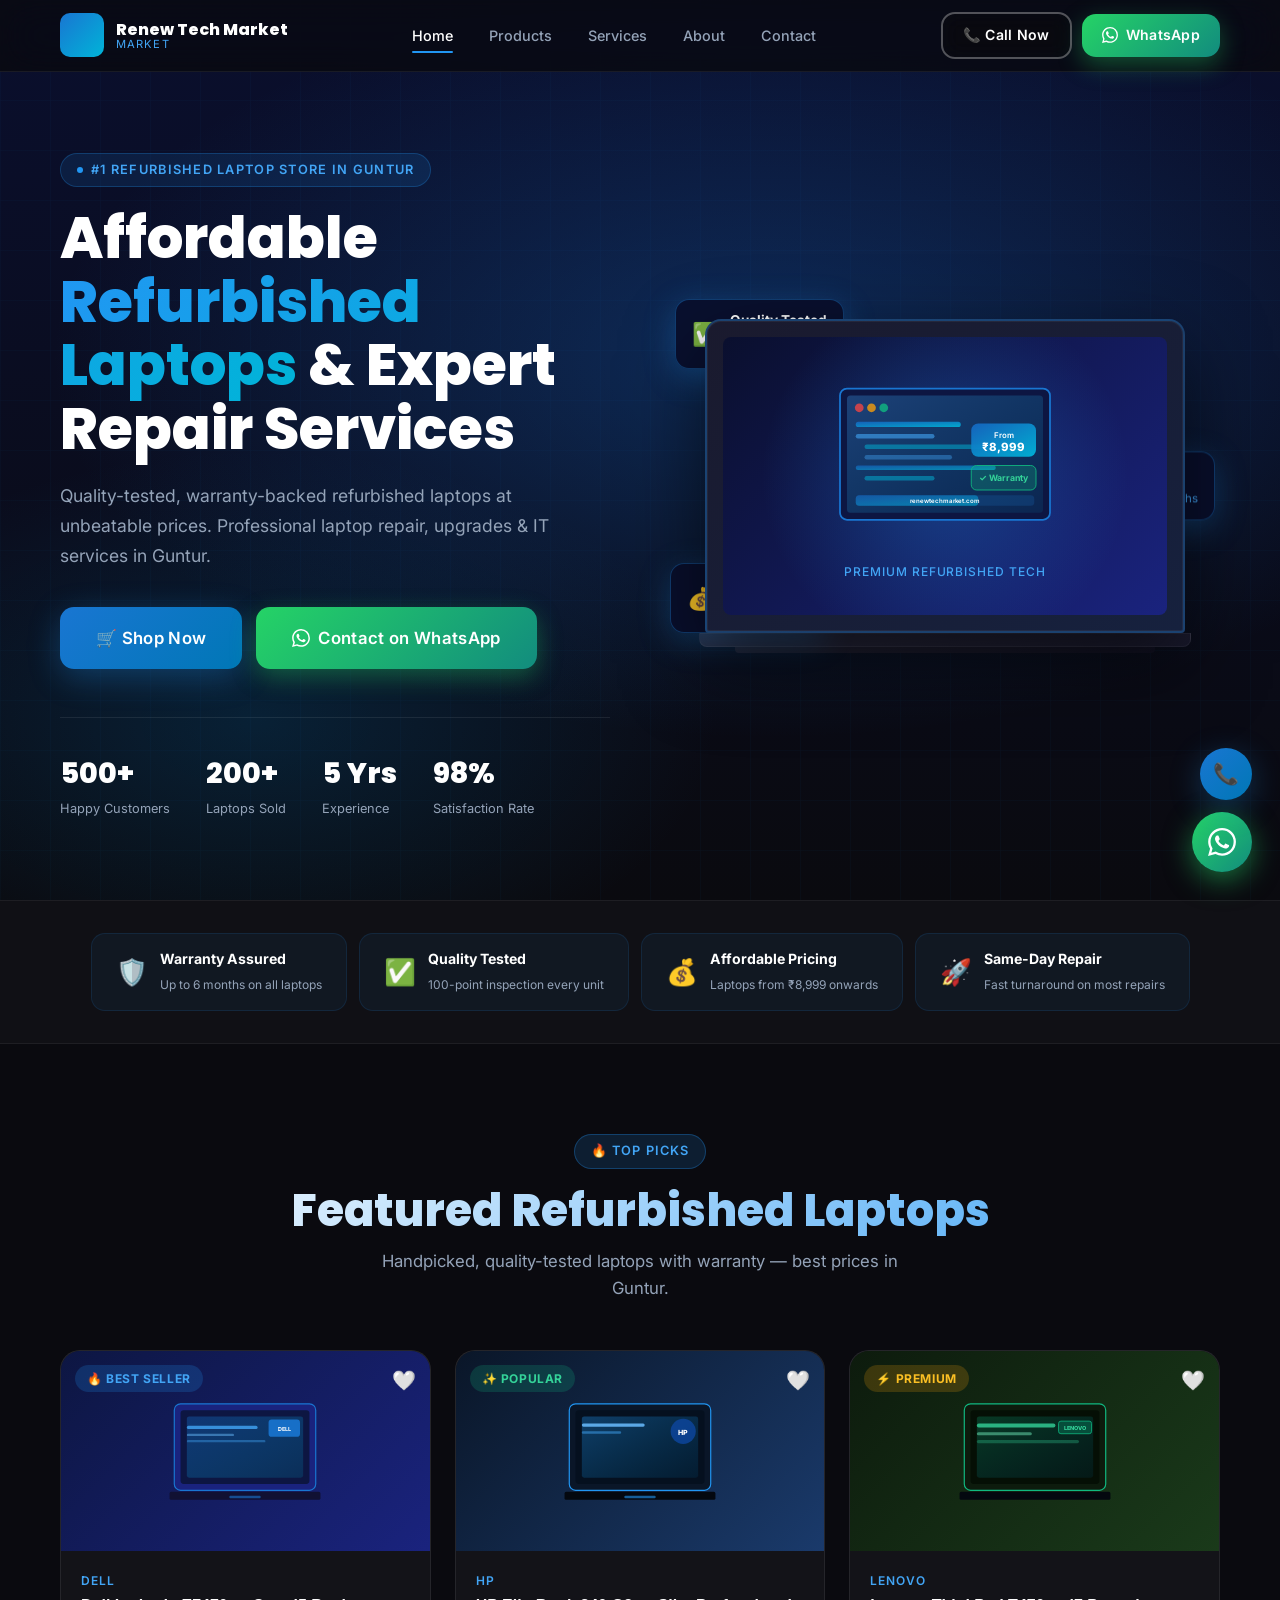
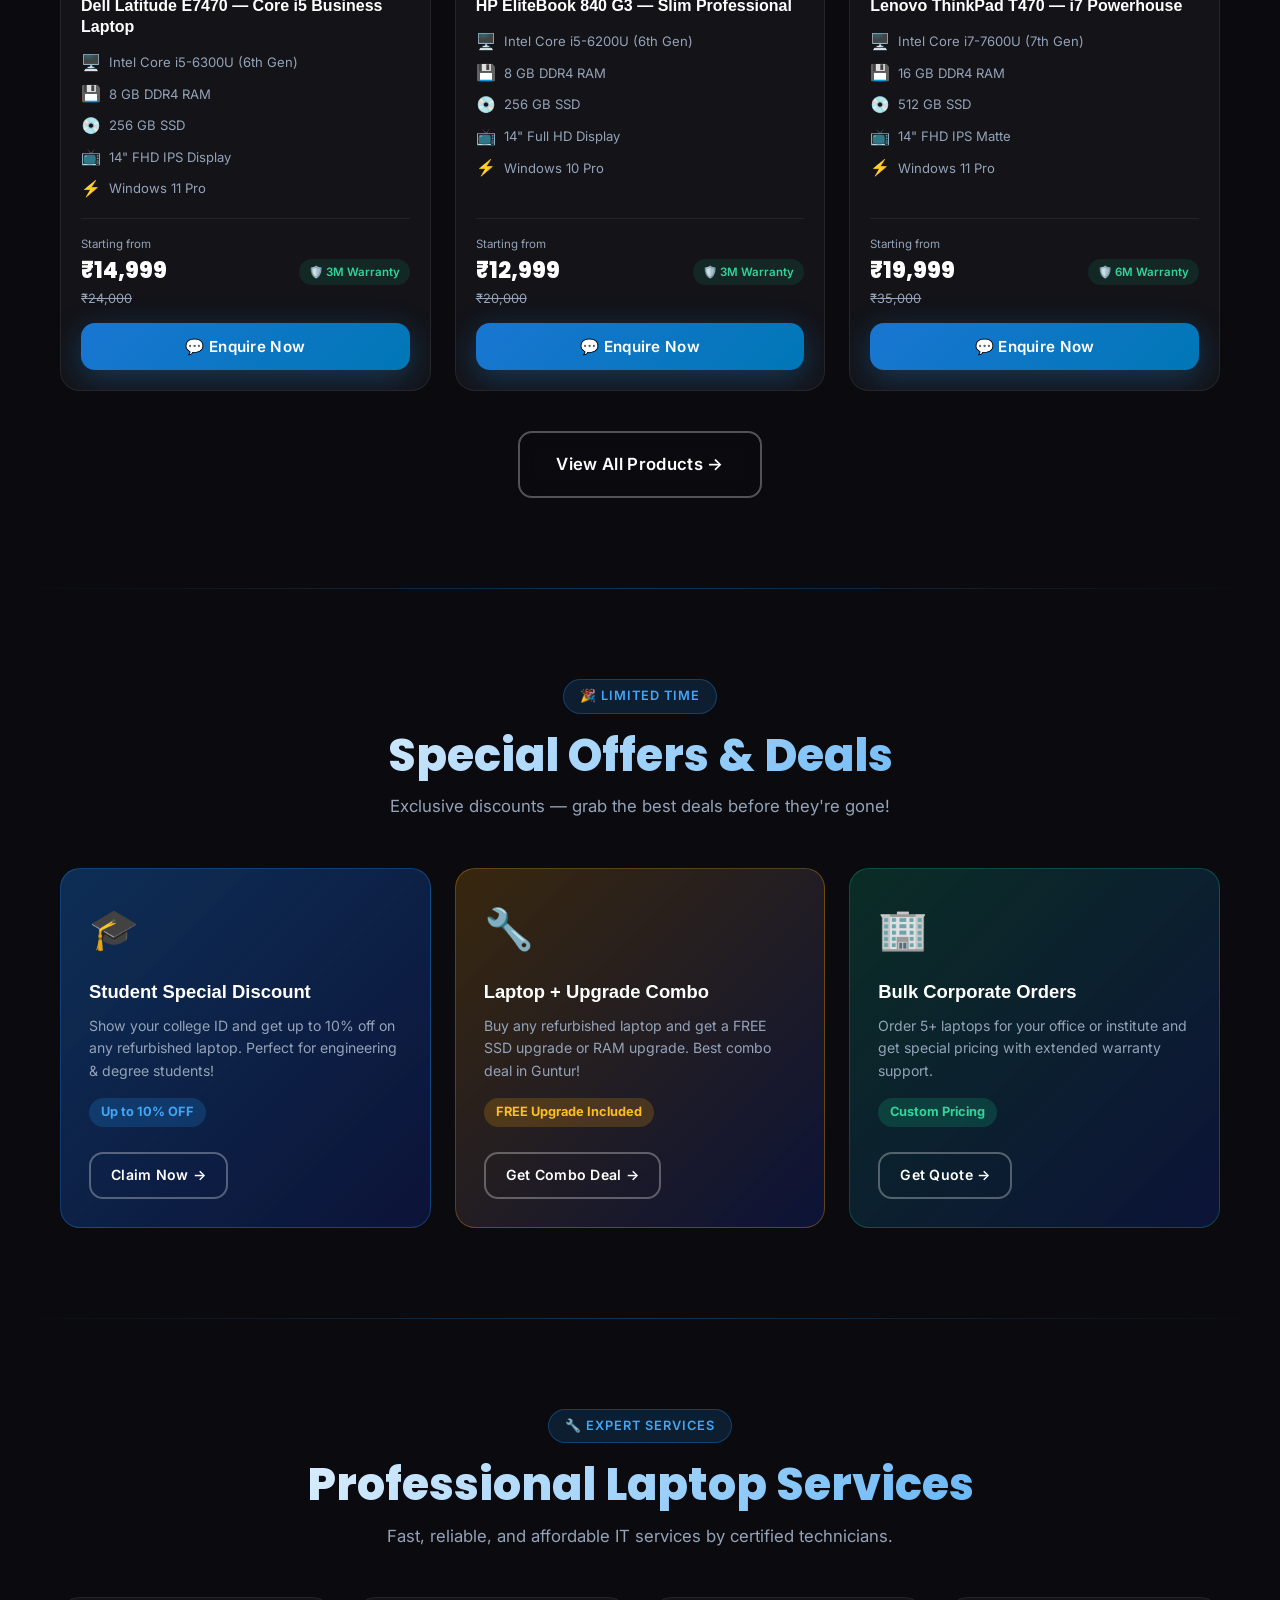
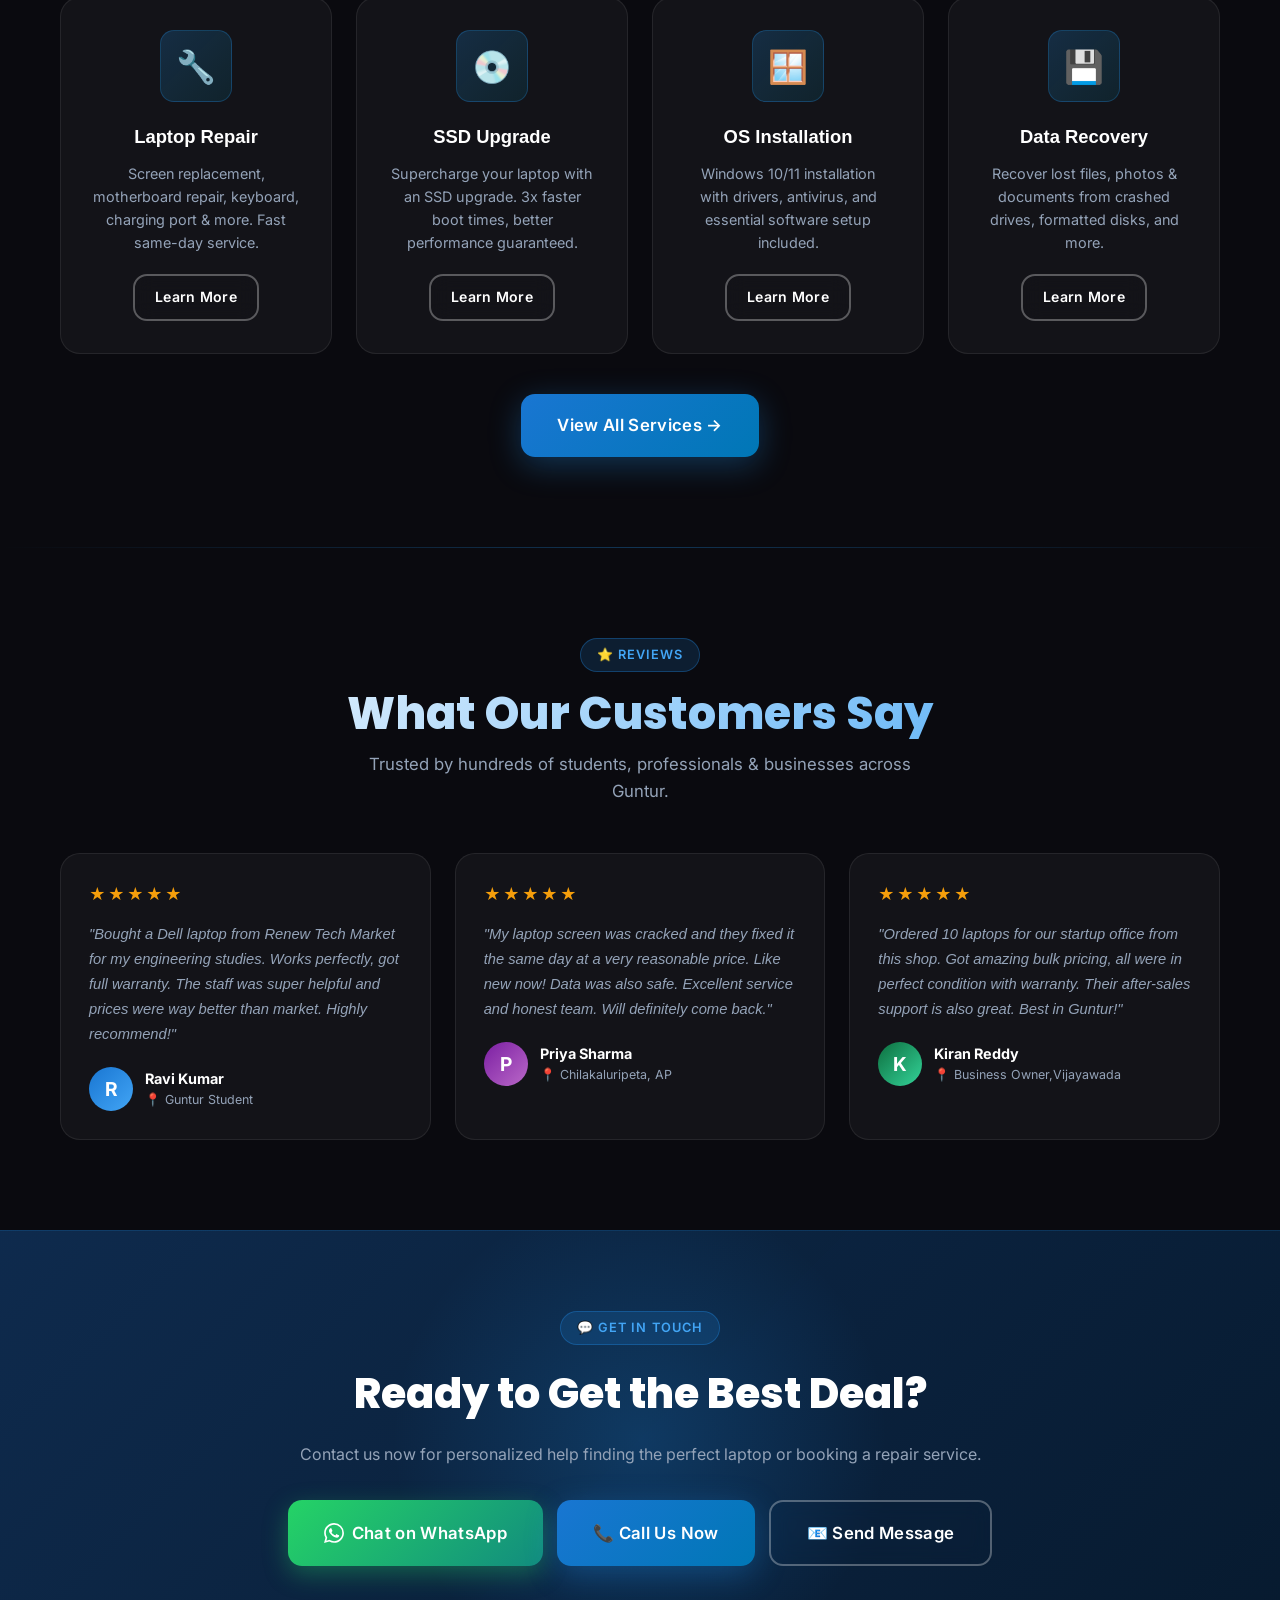
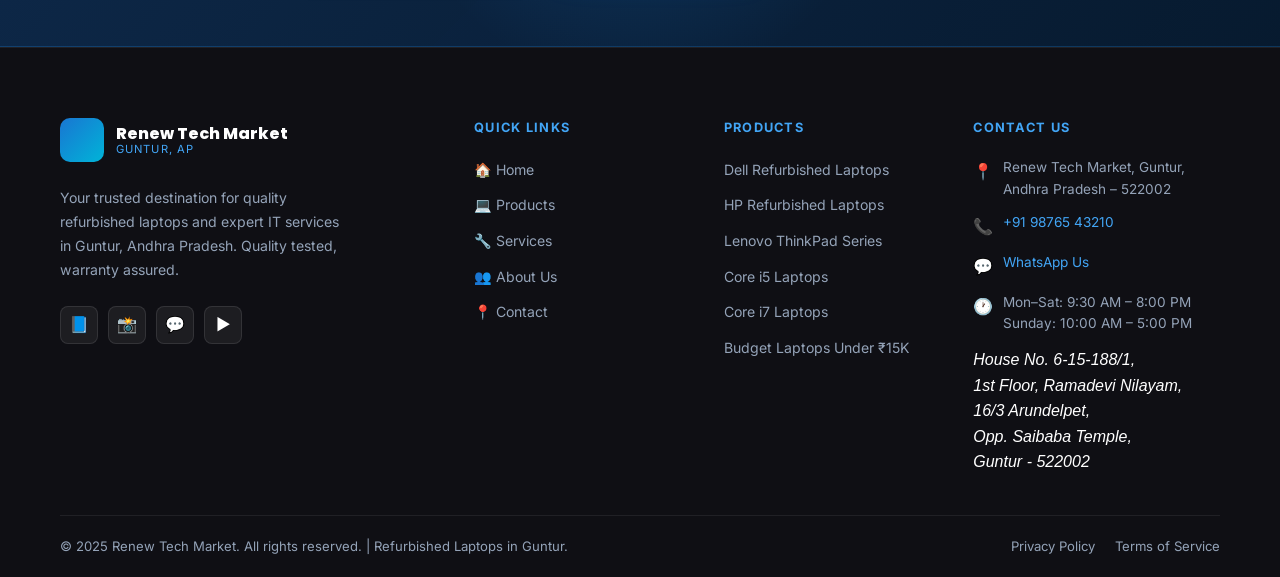
==== commit 75d12606: "Update index.html" ====
--- a/index.html
+++ b/index.html
@@ -9,7 +9,7 @@
   <meta property="og:title" content="Renew Tech Market – Affordable Refurbished Laptops & Repair" />
   <meta property="og:description" content="Quality refurbished laptops with warranty & expert IT services in Guntur." />
   <meta property="og:type" content="website" />
-  <link rel="stylessheet" href="styles.css" />
+  <link rel="stylesheet" href="styles.css" />
   <link rel="icon" href="data:image/svg+xml,<svg xmlns='http://www.w3.org/2000/svg' viewBox='0 0 100 100'><text y='.9em' font-size='90'>💻</text></svg>" />
 </head>
 <body>
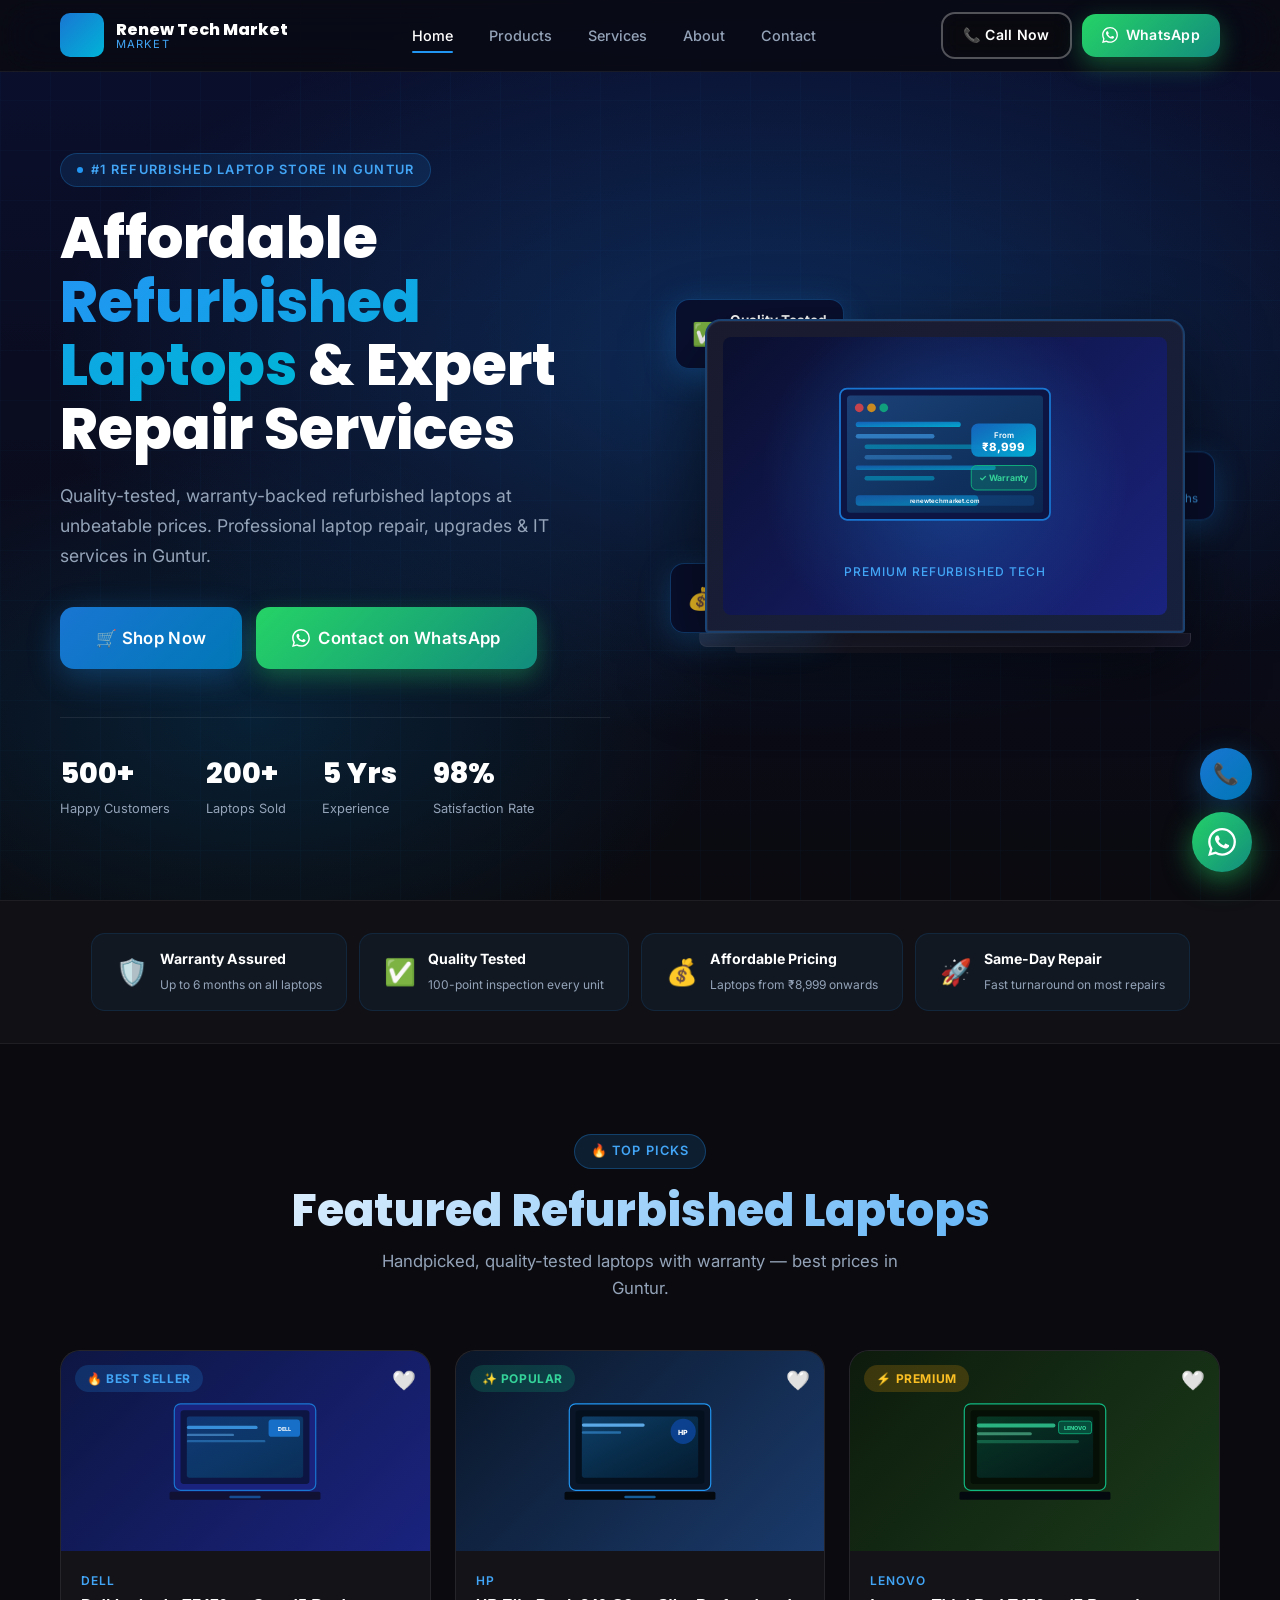
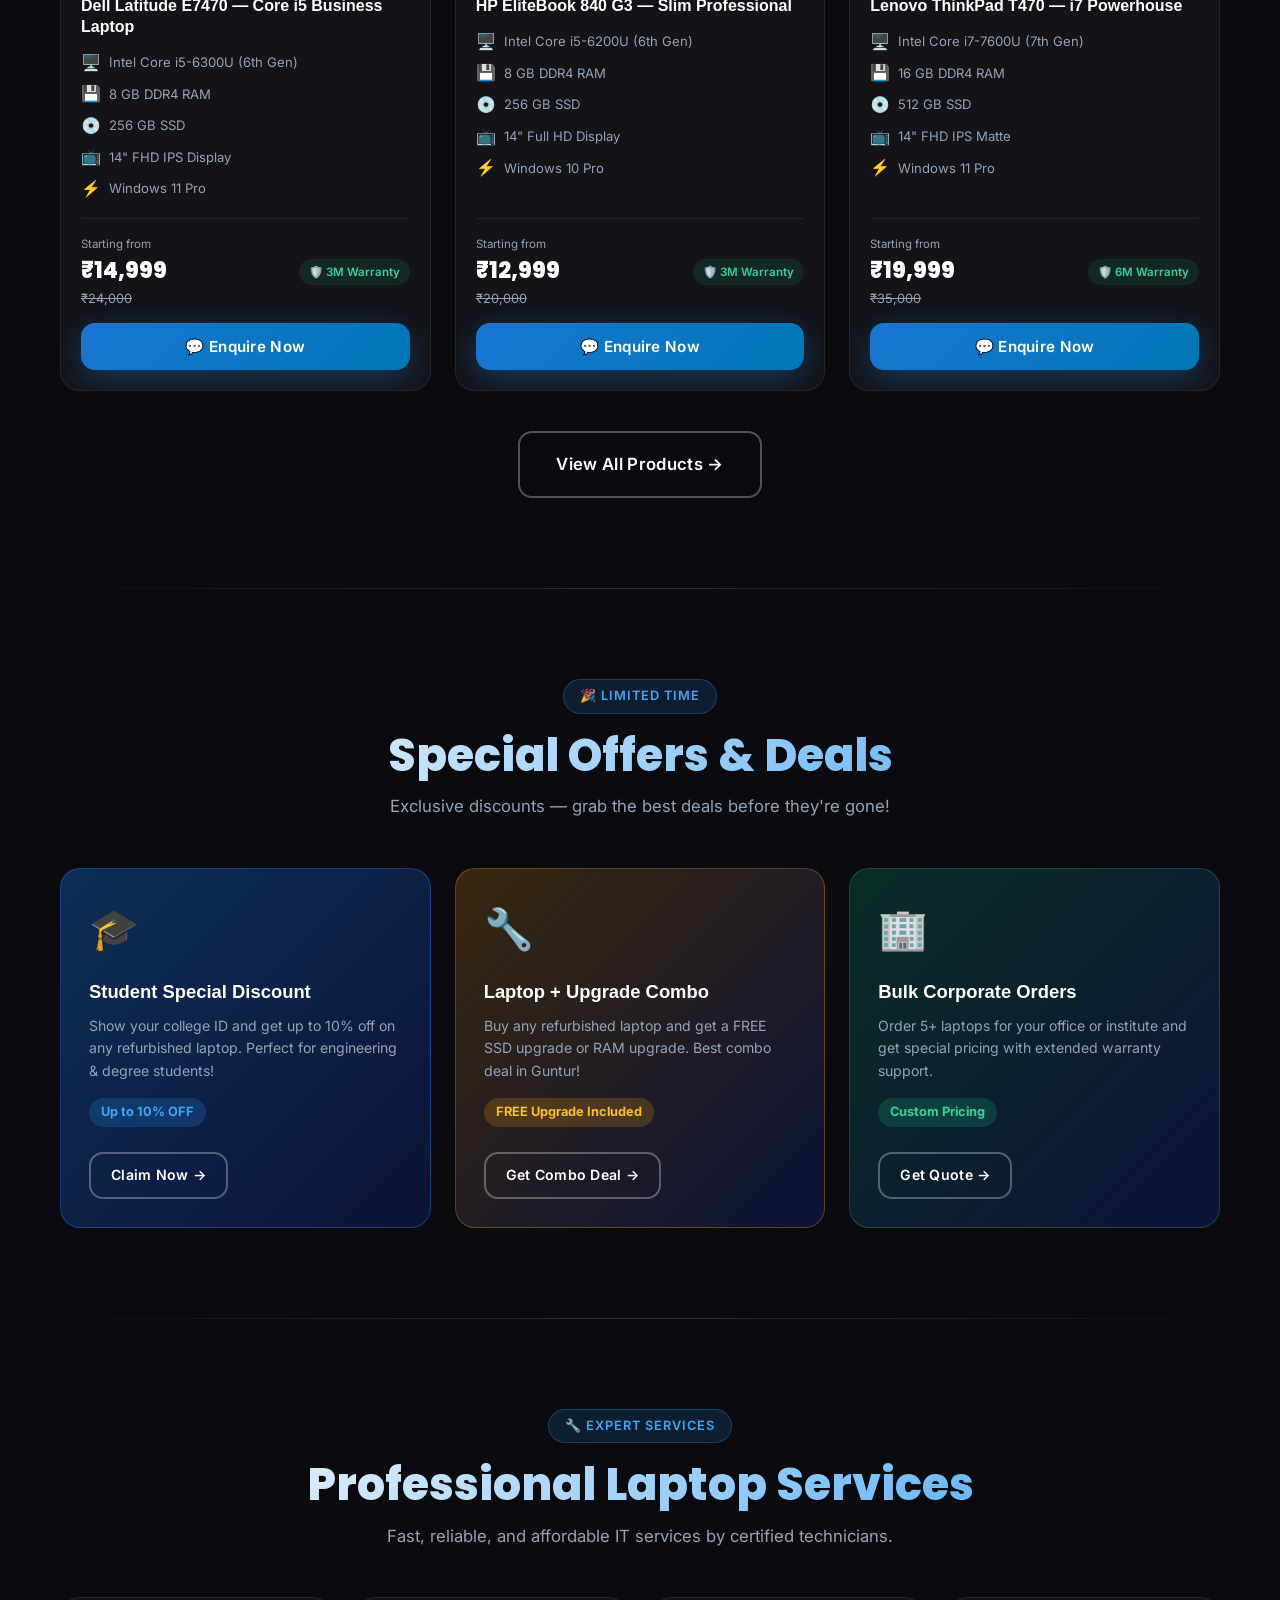
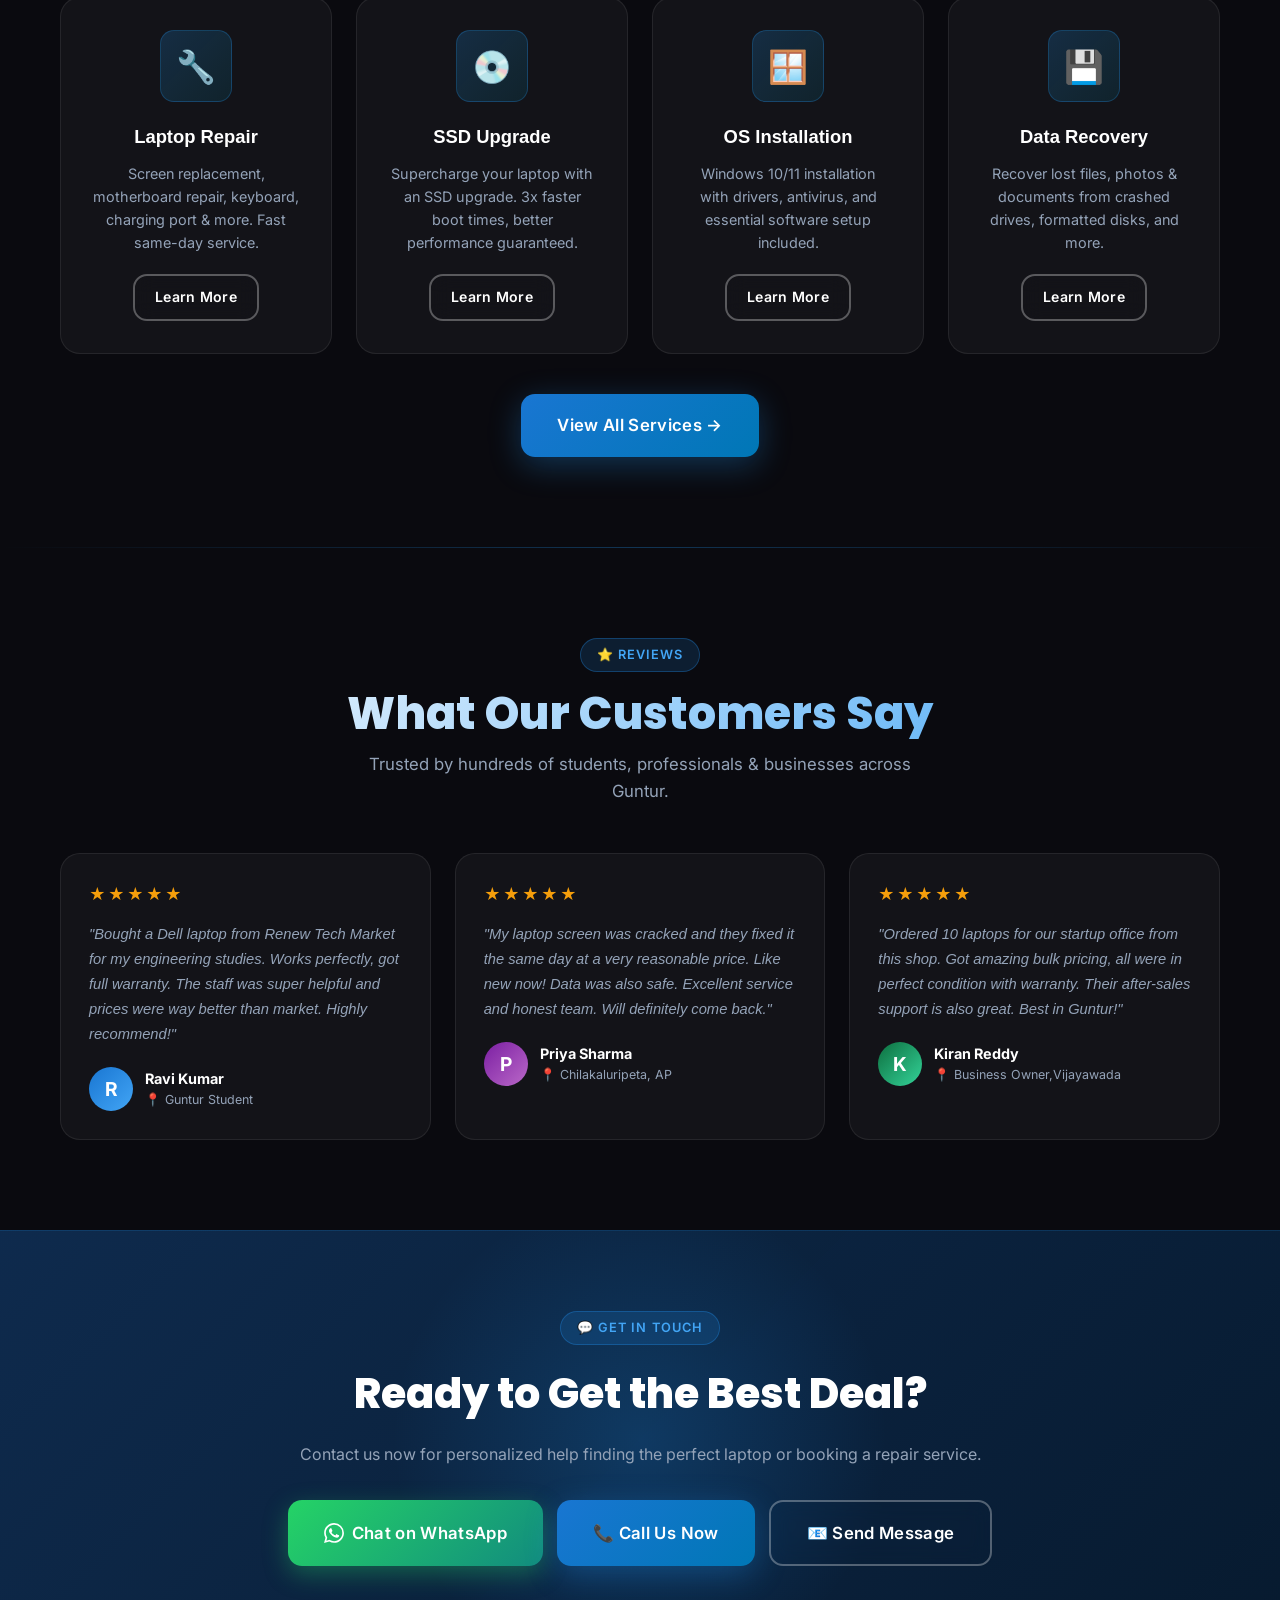
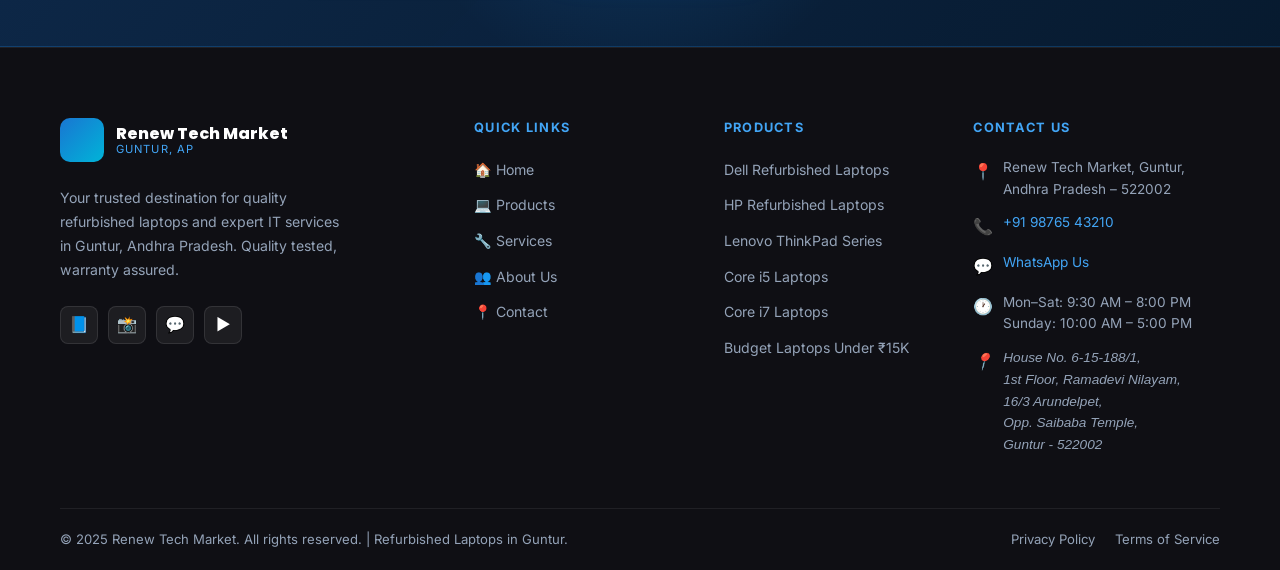
==== commit 93242ae9: "Update index.html" ====
--- a/index.html
+++ b/index.html
@@ -628,11 +628,17 @@
             <div>Mon–Sat: 9:30 AM – 8:00 PM<br>Sunday: 10:00 AM – 5:00 PM</div>
           </div>
         <address>
-  House No. 6-15-188/1,<br>
-  1st Floor, Ramadevi Nilayam,<br>
-  16/3 Arundelpet,<br>
-  Opp. Saibaba Temple,<br>
-  Guntur - 522002
+          <div class="footer-contact-item">
+  <span>📍</span>
+  <div>
+    House No. 6-15-188/1,<br>
+    1st Floor, Ramadevi Nilayam,<br>
+    16/3 Arundelpet,<br>
+    Opp. Saibaba Temple,<br>
+    Guntur - 522002
+  </div>
+</div>
+  
 </address>
       </div>
     </div>
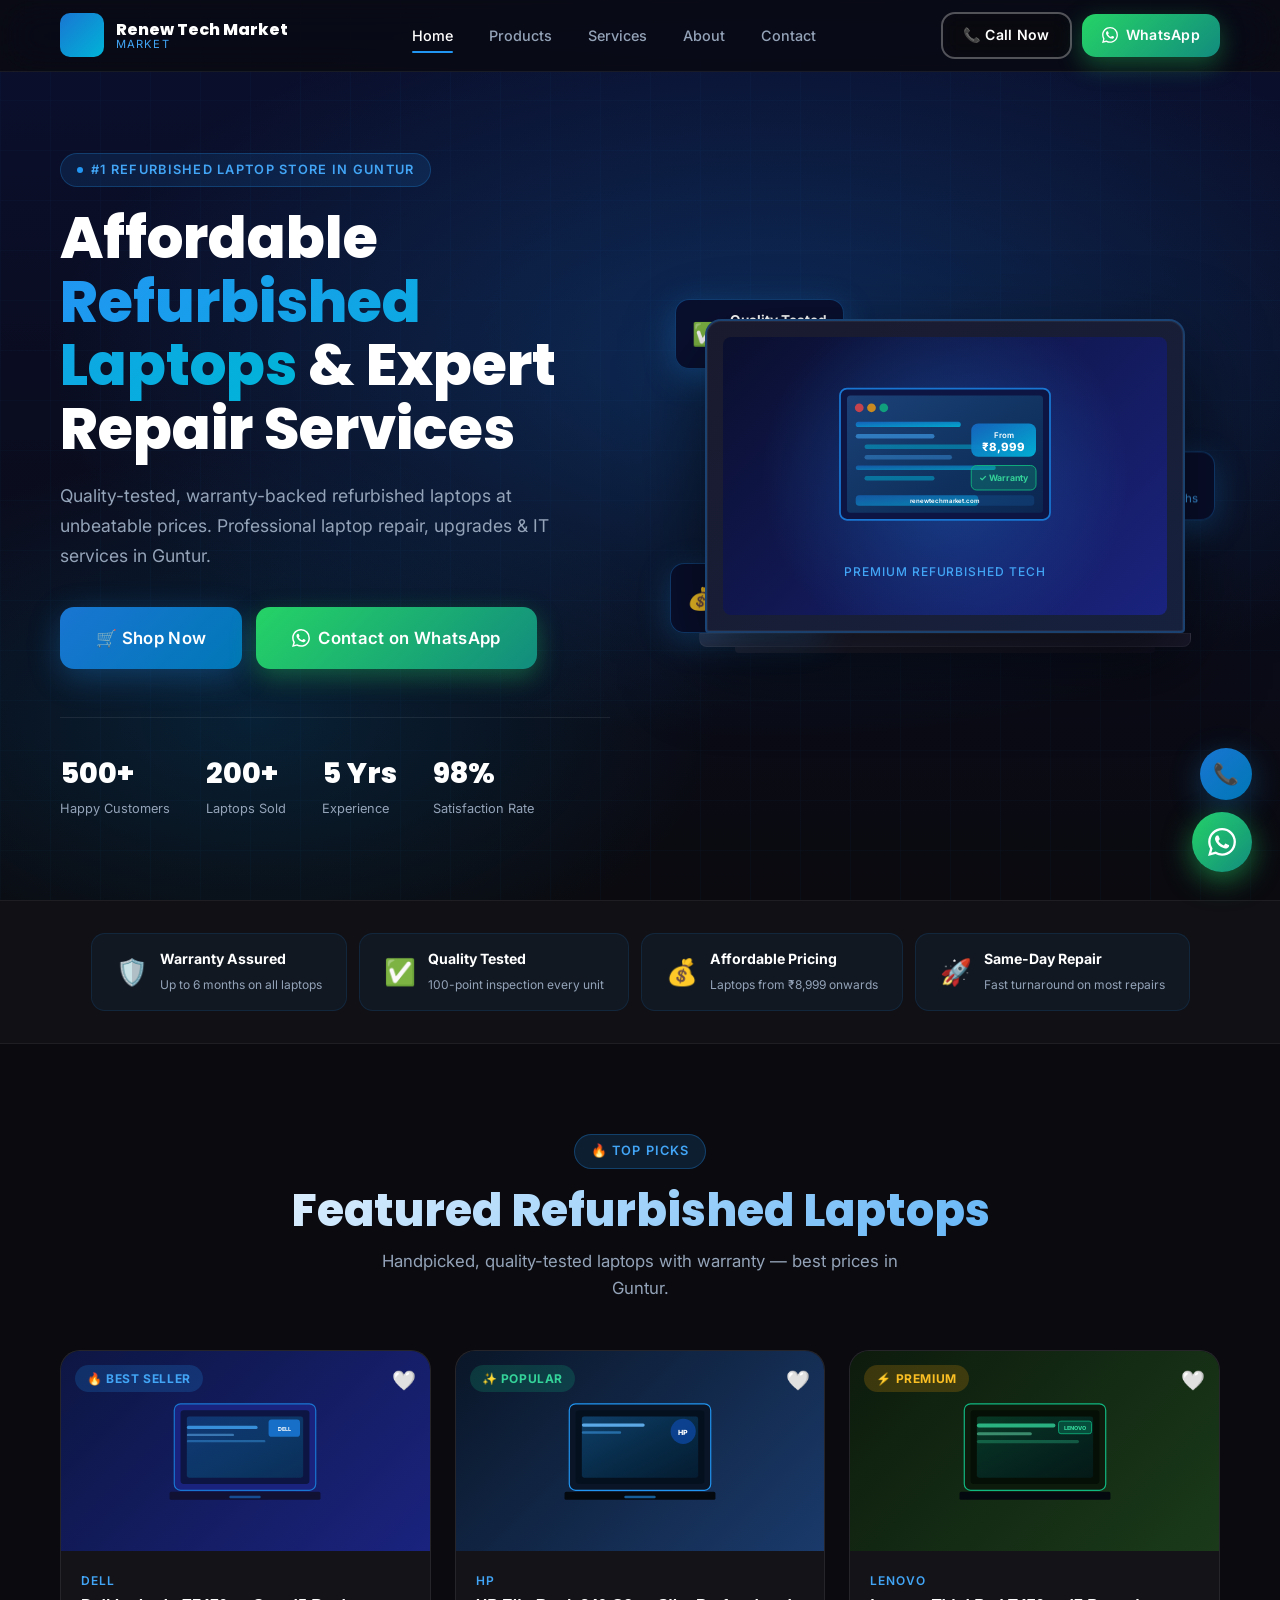
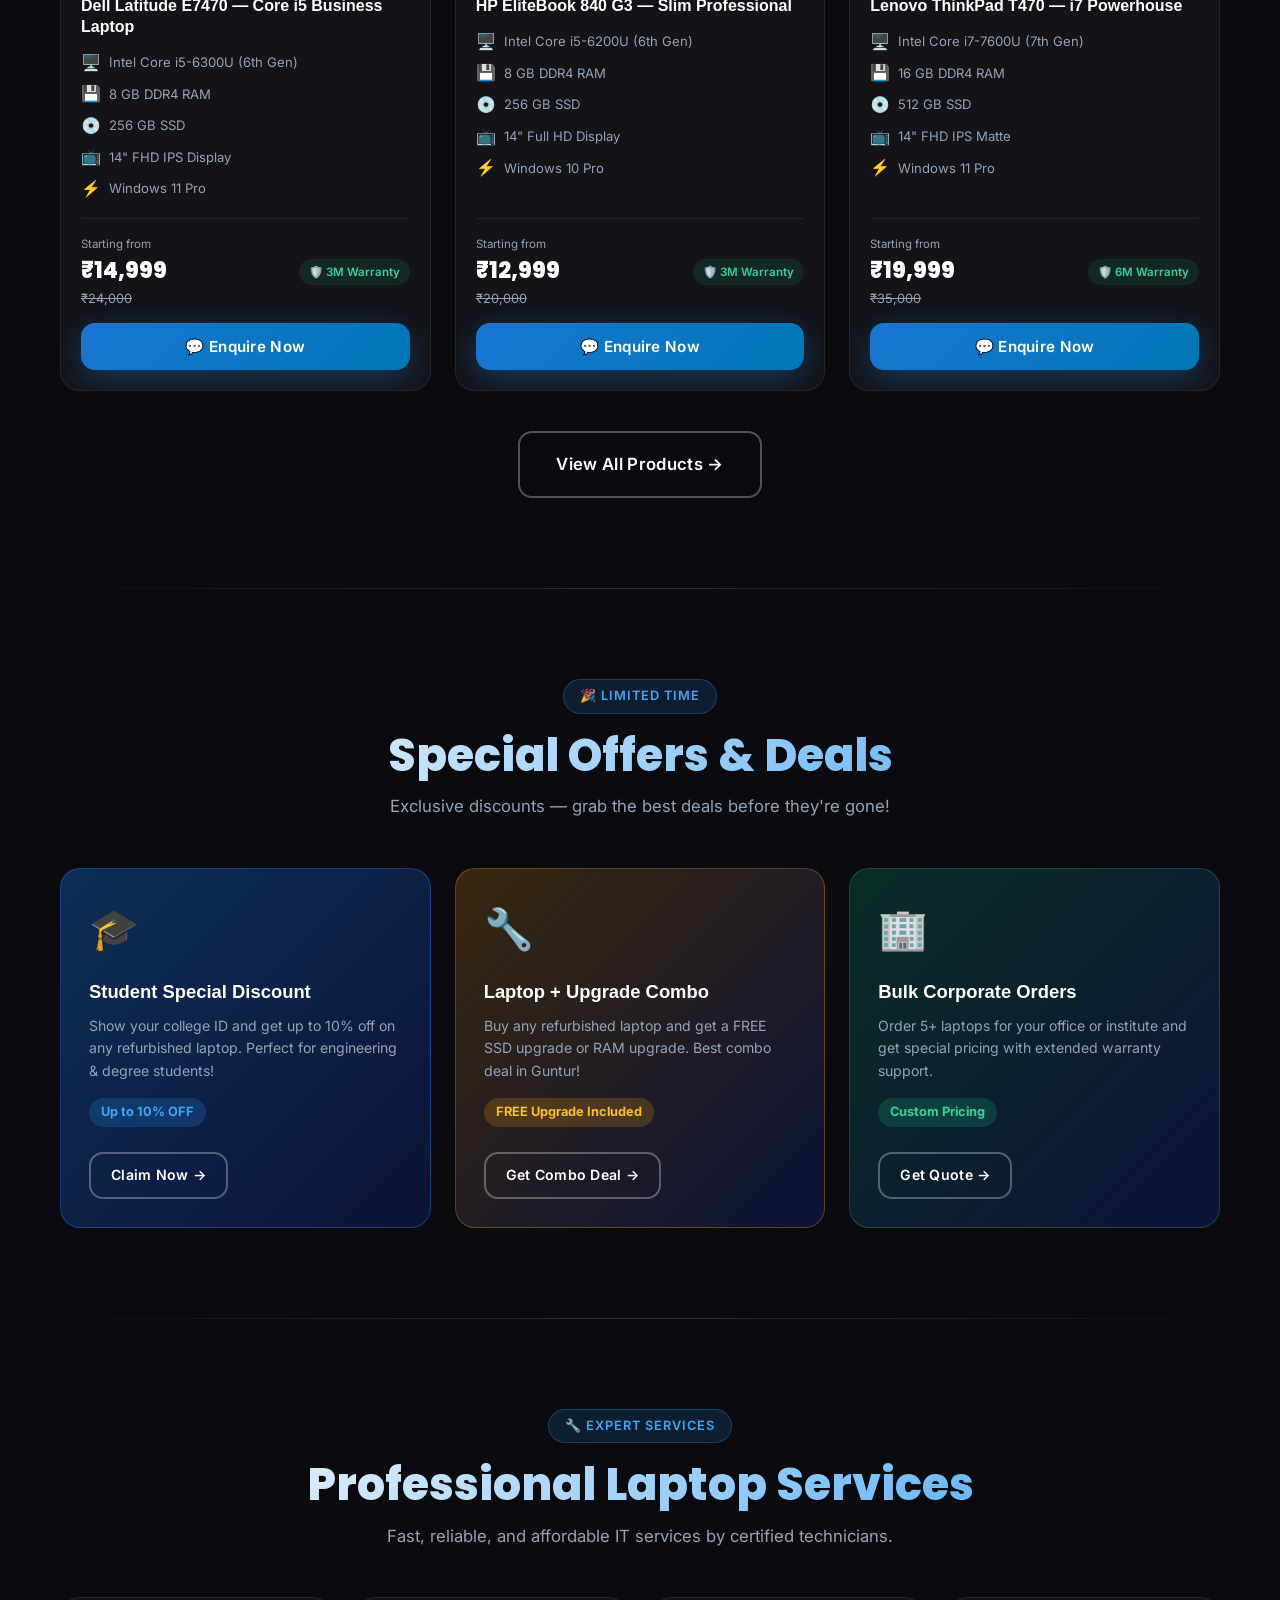
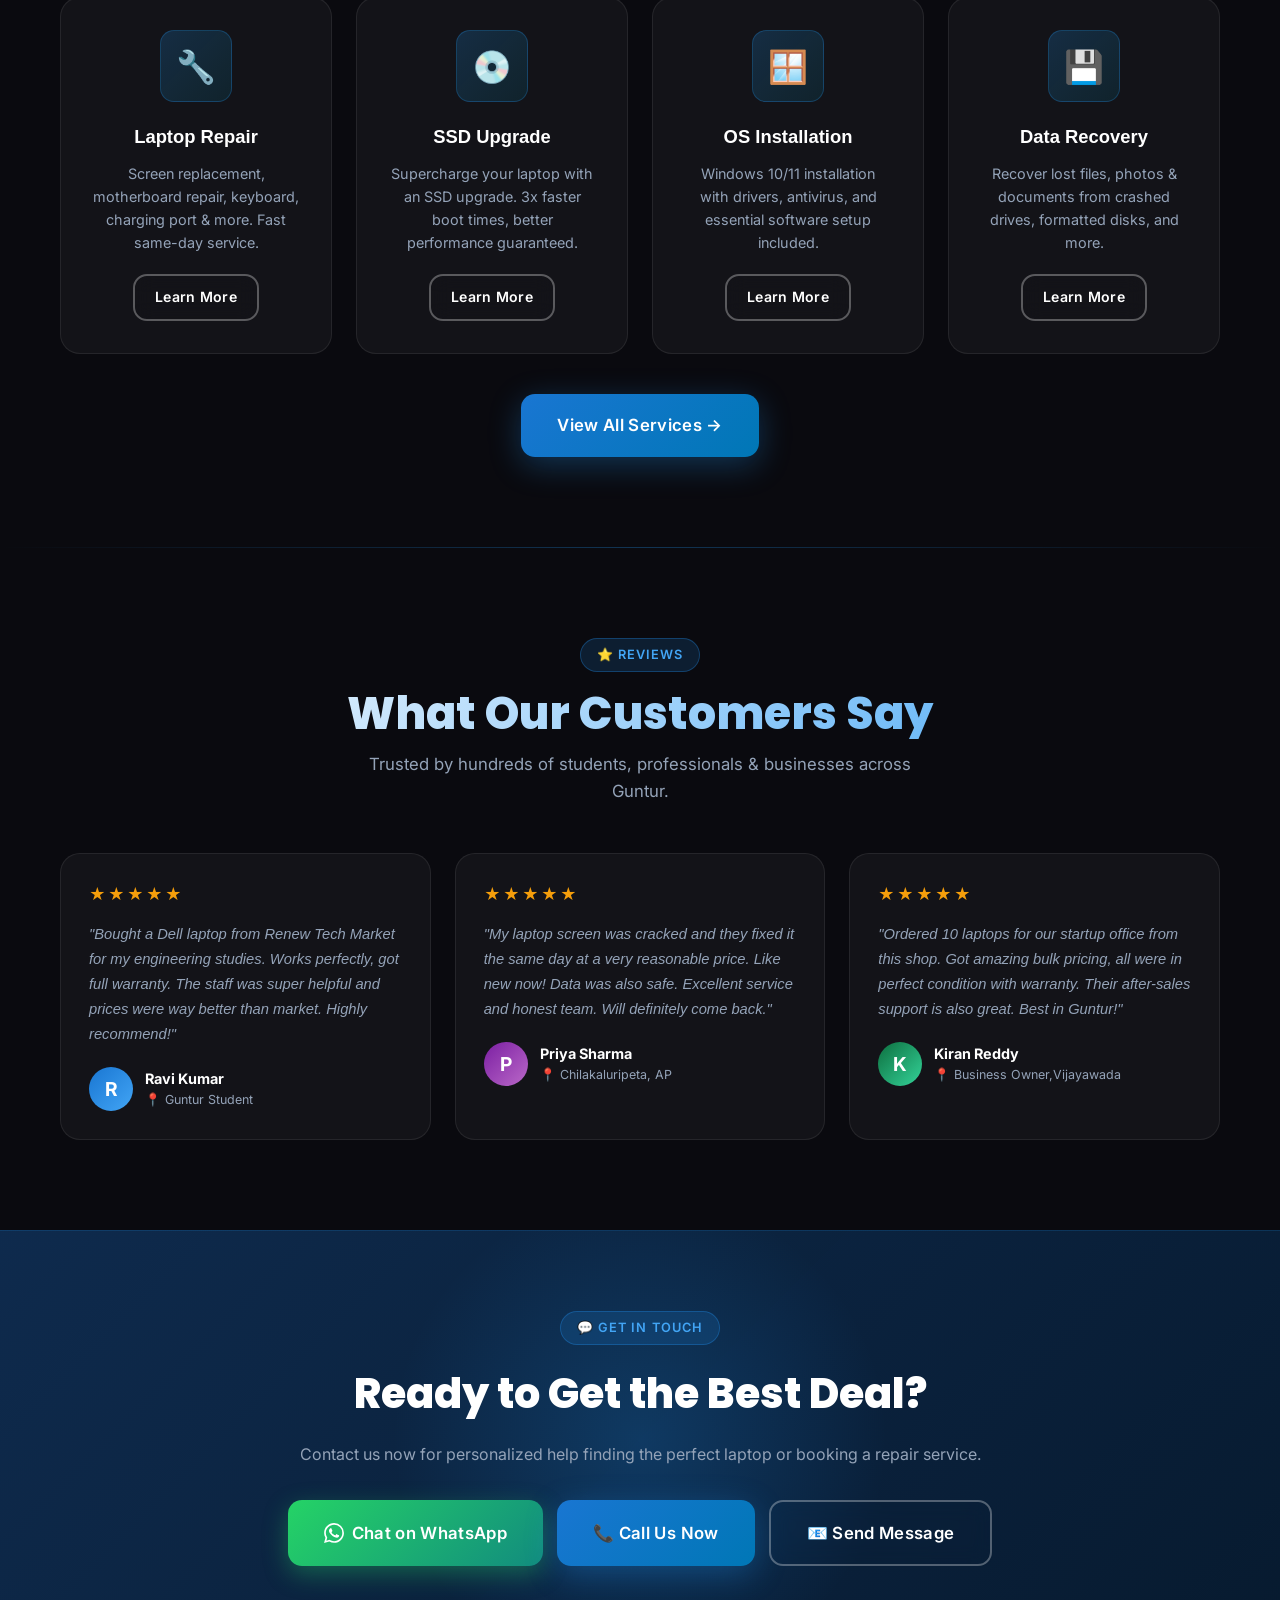
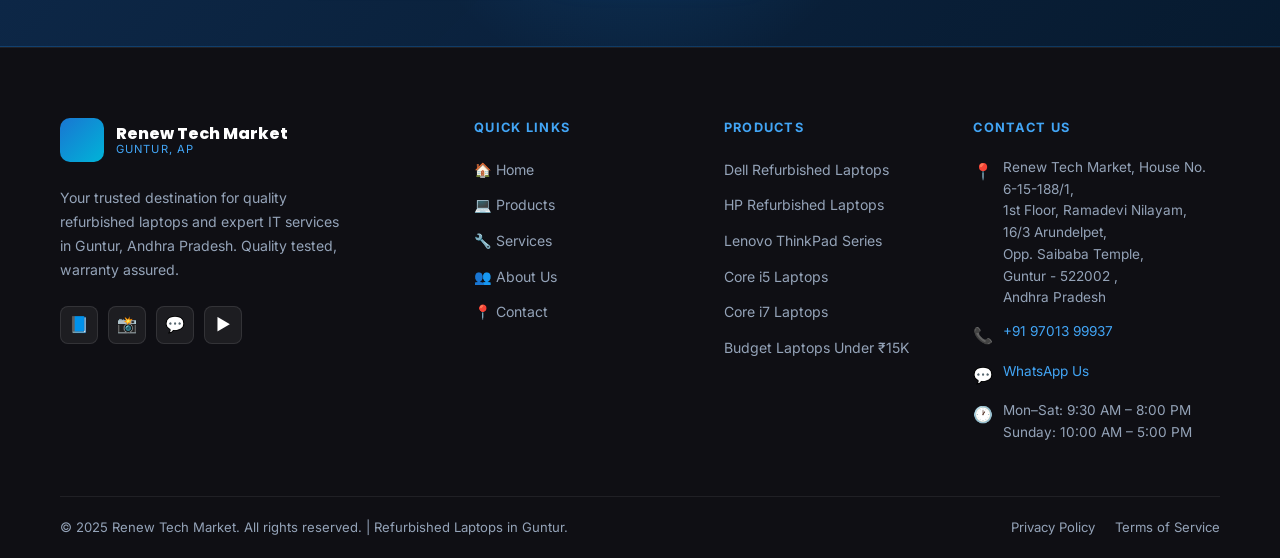
==== commit 33a19319: "Update index.html" ====
--- a/index.html
+++ b/index.html
@@ -37,8 +37,8 @@
       </ul>
 
       <div class="nav-cta">
-        <a href="tel:+919876543210" class="btn btn-outline btn-sm" aria-label="Call us">📞 Call Now</a>
-        <a href="https://wa.me/919876543210" class="btn btn-whatsapp btn-sm" target="_blank" rel="noopener" aria-label="Chat on WhatsApp">
+        <a href="tel:+919701399937" class="btn btn-outline btn-sm" aria-label="Call us">📞 Call Now</a>
+        <a href="https://wa.me/919701399937" class="btn btn-whatsapp btn-sm" target="_blank" rel="noopener" aria-label="Chat on WhatsApp">
           <svg width="16" height="16" viewBox="0 0 24 24" fill="currentColor" aria-hidden="true"><path d="M17.472 14.382c-.297-.149-1.758-.867-2.03-.967-.273-.099-.471-.148-.67.15-.197.297-.767.966-.94 1.164-.173.199-.347.223-.644.075-.297-.15-1.255-.463-2.39-1.475-.883-.788-1.48-1.761-1.653-2.059-.173-.297-.018-.458.13-.606.134-.133.298-.347.446-.52.149-.174.198-.298.298-.497.099-.198.05-.371-.025-.52-.075-.149-.669-1.612-.916-2.207-.242-.579-.487-.5-.669-.51-.173-.008-.371-.01-.57-.01-.198 0-.52.074-.792.372-.272.297-1.04 1.016-1.04 2.479 0 1.462 1.065 2.875 1.213 3.074.149.198 2.096 3.2 5.077 4.487.709.306 1.262.489 1.694.625.712.227 1.36.195 1.871.118.571-.085 1.758-.719 2.006-1.413.248-.694.248-1.289.173-1.413-.074-.124-.272-.198-.57-.347m-5.421 7.403h-.004a9.87 9.87 0 01-5.031-1.378l-.361-.214-3.741.982.998-3.648-.235-.374a9.86 9.86 0 01-1.51-5.26c.001-5.45 4.436-9.884 9.888-9.884 2.64 0 5.122 1.03 6.988 2.898a9.825 9.825 0 012.893 6.994c-.003 5.45-4.437 9.884-9.885 9.884m8.413-18.297A11.815 11.815 0 0012.05 0C5.495 0 .16 5.335.157 11.892c0 2.096.547 4.142 1.588 5.945L.057 24l6.305-1.654a11.882 11.882 0 005.683 1.448h.005c6.554 0 11.89-5.335 11.893-11.893a11.821 11.821 0 00-3.48-8.413z"/></svg>
           WhatsApp
         </a>
@@ -59,7 +59,7 @@
   <a href="about.html"    class="nav-link" data-page="about.html">👥 About Us</a>
   <a href="contact.html"  class="nav-link" data-page="contact.html">📍 Contact</a>
   <div class="nav-cta">
-    <a href="tel:+919876543210" class="btn btn-outline">📞 Call Now</a>
+    <a href="tel:+919701399937" class="btn btn-outline">📞 Call Now</a>
     <a href="https://wa.me/919876543210" class="btn btn-whatsapp" target="_blank" rel="noopener">💬 WhatsApp</a>
   </div>
 </div>
@@ -67,11 +67,11 @@
 <!-- ======================================================
      FLOATING BUTTONS
 ====================================================== -->
-<a href="https://wa.me/919876543210?text=Hi!%20I%20found%20your%20website.%20I%27m%20interested%20in%20your%20laptops%20and%20services."
+<a href="https://wa.me/919701399937?text=Hi!%20I%20found%20your%20website.%20I%27m%20interested%20in%20your%20laptops%20and%20services."
    class="float-whatsapp" target="_blank" rel="noopener" aria-label="Chat on WhatsApp" title="Chat on WhatsApp">
   <svg width="28" height="28" viewBox="0 0 24 24" fill="white" aria-hidden="true"><path d="M17.472 14.382c-.297-.149-1.758-.867-2.03-.967-.273-.099-.471-.148-.67.15-.197.297-.767.966-.94 1.164-.173.199-.347.223-.644.075-.297-.15-1.255-.463-2.39-1.475-.883-.788-1.48-1.761-1.653-2.059-.173-.297-.018-.458.13-.606.134-.133.298-.347.446-.52.149-.174.198-.298.298-.497.099-.198.05-.371-.025-.52-.075-.149-.669-1.612-.916-2.207-.242-.579-.487-.5-.669-.51-.173-.008-.371-.01-.57-.01-.198 0-.52.074-.792.372-.272.297-1.04 1.016-1.04 2.479 0 1.462 1.065 2.875 1.213 3.074.149.198 2.096 3.2 5.077 4.487.709.306 1.262.489 1.694.625.712.227 1.36.195 1.871.118.571-.085 1.758-.719 2.006-1.413.248-.694.248-1.289.173-1.413-.074-.124-.272-.198-.57-.347m-5.421 7.403h-.004a9.87 9.87 0 01-5.031-1.378l-.361-.214-3.741.982.998-3.648-.235-.374a9.86 9.86 0 01-1.51-5.26c.001-5.45 4.436-9.884 9.888-9.884 2.64 0 5.122 1.03 6.988 2.898a9.825 9.825 0 012.893 6.994c-.003 5.45-4.437 9.884-9.885 9.884m8.413-18.297A11.815 11.815 0 0012.05 0C5.495 0 .16 5.335.157 11.892c0 2.096.547 4.142 1.588 5.945L.057 24l6.305-1.654a11.882 11.882 0 005.683 1.448h.005c6.554 0 11.89-5.335 11.893-11.893a11.821 11.821 0 00-3.48-8.413z"/></svg>
 </a>
-<a href="tel:+919876543210" class="float-call" aria-label="Call us" title="Call Now">📞</a>
+<a href="tel:+919701399937" class="float-call" aria-label="Call us" title="Call Now">📞</a>
 
 <!-- ======================================================
      HERO
@@ -101,7 +101,7 @@
           <a href="products.html" class="btn btn-primary btn-lg" id="heroShopNow">
             🛒 Shop Now
           </a>
-          <a href="https://wa.me/919876543210?text=Hi!%20I%20want%20to%20buy%20a%20refurbished%20laptop." class="btn btn-whatsapp btn-lg" target="_blank" rel="noopener" id="heroWhatsApp">
+          <a href="https://wa.me/919701399937?text=Hi!%20I%20want%20to%20buy%20a%20refurbished%20laptop." class="btn btn-whatsapp btn-lg" target="_blank" rel="noopener" id="heroWhatsApp">
             <svg width="18" height="18" viewBox="0 0 24 24" fill="currentColor" aria-hidden="true"><path d="M17.472 14.382c-.297-.149-1.758-.867-2.03-.967-.273-.099-.471-.148-.67.15-.197.297-.767.966-.94 1.164-.173.199-.347.223-.644.075-.297-.15-1.255-.463-2.39-1.475-.883-.788-1.48-1.761-1.653-2.059-.173-.297-.018-.458.13-.606.134-.133.298-.347.446-.52.149-.174.198-.298.298-.497.099-.198.05-.371-.025-.52-.075-.149-.669-1.612-.916-2.207-.242-.579-.487-.5-.669-.51-.173-.008-.371-.01-.57-.01-.198 0-.52.074-.792.372-.272.297-1.04 1.016-1.04 2.479 0 1.462 1.065 2.875 1.213 3.074.149.198 2.096 3.2 5.077 4.487.709.306 1.262.489 1.694.625.712.227 1.36.195 1.871.118.571-.085 1.758-.719 2.006-1.413.248-.694.248-1.289.173-1.413-.074-.124-.272-.198-.57-.347m-5.421 7.403h-.004a9.87 9.87 0 01-5.031-1.378l-.361-.214-3.741.982.998-3.648-.235-.374a9.86 9.86 0 01-1.51-5.26c.001-5.45 4.436-9.884 9.888-9.884 2.64 0 5.122 1.03 6.988 2.898a9.825 9.825 0 012.893 6.994c-.003 5.45-4.437 9.884-9.885 9.884m8.413-18.297A11.815 11.815 0 0012.05 0C5.495 0 .16 5.335.157 11.892c0 2.096.547 4.142 1.588 5.945L.057 24l6.305-1.654a11.882 11.882 0 005.683 1.448h.005c6.554 0 11.89-5.335 11.893-11.893a11.821 11.821 0 00-3.48-8.413z"/></svg>
             Contact on WhatsApp
           </a>
@@ -429,7 +429,7 @@
         <p class="offer-desc">Order 5+ laptops for your office or institute and get special pricing with extended warranty support.</p>
         <span class="offer-tag offer-tag-3">Custom Pricing</span>
         <br><br>
-        <a href="https://wa.me/919876543210?text=Hi!%20I%20need%20bulk%20laptops%20for%20corporate/institute." class="btn btn-outline btn-sm" target="_blank" rel="noopener" id="offerBulkCTA">Get Quote →</a>
+        <a href="https://wa.me/919701399937?text=Hi!%20I%20need%20bulk%20laptops%20for%20corporate/institute." class="btn btn-outline btn-sm" target="_blank" rel="noopener" id="offerBulkCTA">Get Quote →</a>
       </div>
     </div>
   </div>
@@ -547,11 +547,11 @@
       <h2 class="cta-title" data-aos="fade-up">Ready to Get the Best Deal?</h2>
       <p class="cta-sub" data-aos="fade-up">Contact us now for personalized help finding the perfect laptop or booking a repair service.</p>
       <div class="cta-actions" data-aos="fade-up">
-        <a href="https://wa.me/919876543210?text=Hi!%20I%27d%20like%20to%20get%20the%20best%20deal%20on%20a%20laptop." class="btn btn-whatsapp btn-lg" target="_blank" rel="noopener" id="ctaWhatsApp">
+        <a href="https://wa.me/919701399937?text=Hi!%20I%27d%20like%20to%20get%20the%20best%20deal%20on%20a%20laptop." class="btn btn-whatsapp btn-lg" target="_blank" rel="noopener" id="ctaWhatsApp">
           <svg width="20" height="20" viewBox="0 0 24 24" fill="currentColor" aria-hidden="true"><path d="M17.472 14.382c-.297-.149-1.758-.867-2.03-.967-.273-.099-.471-.148-.67.15-.197.297-.767.966-.94 1.164-.173.199-.347.223-.644.075-.297-.15-1.255-.463-2.39-1.475-.883-.788-1.48-1.761-1.653-2.059-.173-.297-.018-.458.13-.606.134-.133.298-.347.446-.52.149-.174.198-.298.298-.497.099-.198.05-.371-.025-.52-.075-.149-.669-1.612-.916-2.207-.242-.579-.487-.5-.669-.51-.173-.008-.371-.01-.57-.01-.198 0-.52.074-.792.372-.272.297-1.04 1.016-1.04 2.479 0 1.462 1.065 2.875 1.213 3.074.149.198 2.096 3.2 5.077 4.487.709.306 1.262.489 1.694.625.712.227 1.36.195 1.871.118.571-.085 1.758-.719 2.006-1.413.248-.694.248-1.289.173-1.413-.074-.124-.272-.198-.57-.347m-5.421 7.403h-.004a9.87 9.87 0 01-5.031-1.378l-.361-.214-3.741.982.998-3.648-.235-.374a9.86 9.86 0 01-1.51-5.26c.001-5.45 4.436-9.884 9.888-9.884 2.64 0 5.122 1.03 6.988 2.898a9.825 9.825 0 012.893 6.994c-.003 5.45-4.437 9.884-9.885 9.884m8.413-18.297A11.815 11.815 0 0012.05 0C5.495 0 .16 5.335.157 11.892c0 2.096.547 4.142 1.588 5.945L.057 24l6.305-1.654a11.882 11.882 0 005.683 1.448h.005c6.554 0 11.89-5.335 11.893-11.893a11.821 11.821 0 00-3.48-8.413z"/></svg>
           Chat on WhatsApp
         </a>
-        <a href="tel:+919876543210" class="btn btn-primary btn-lg" id="ctaCall">📞 Call Us Now</a>
+        <a href="tel:+919701399937" class="btn btn-primary btn-lg" id="ctaCall">📞 Call Us Now</a>
         <a href="contact.html" class="btn btn-outline btn-lg" id="ctaContact">📧 Send Message</a>
       </div>
     </div>
@@ -613,32 +613,25 @@
           <h3 class="footer-heading">Contact Us</h3>
           <div class="footer-contact-item">
             <span>📍</span>
-            <div>Renew Tech Market, Guntur,<br>Andhra Pradesh – 522002</div>
+            <div>Renew Tech Market, House No. 6-15-188/1,<br>
+    1st Floor, Ramadevi Nilayam,<br>
+    16/3 Arundelpet,<br>
+    Opp. Saibaba Temple,<br>
+    Guntur - 522002 ,<br>Andhra Pradesh</div>
           </div>
           <div class="footer-contact-item">
             <span>📞</span>
-            <div><a href="tel:+919876543210">+91 98765 43210</a></div>
+            <div><a href="tel:+919701399937">+91 97013 99937</a></div>
           </div>
           <div class="footer-contact-item">
             <span>💬</span>
-            <div><a href="https://wa.me/919876543210" target="_blank" rel="noopener">WhatsApp Us</a></div>
+            <div><a href="https://wa.me/919701399937" target="_blank" rel="noopener">WhatsApp Us</a></div>
           </div>
           <div class="footer-contact-item">
             <span>🕐</span>
             <div>Mon–Sat: 9:30 AM – 8:00 PM<br>Sunday: 10:00 AM – 5:00 PM</div>
           </div>
         <address>
-          <div class="footer-contact-item">
-  <span>📍</span>
-  <div>
-    House No. 6-15-188/1,<br>
-    1st Floor, Ramadevi Nilayam,<br>
-    16/3 Arundelpet,<br>
-    Opp. Saibaba Temple,<br>
-    Guntur - 522002
-  </div>
-</div>
-  
 </address>
       </div>
     </div>
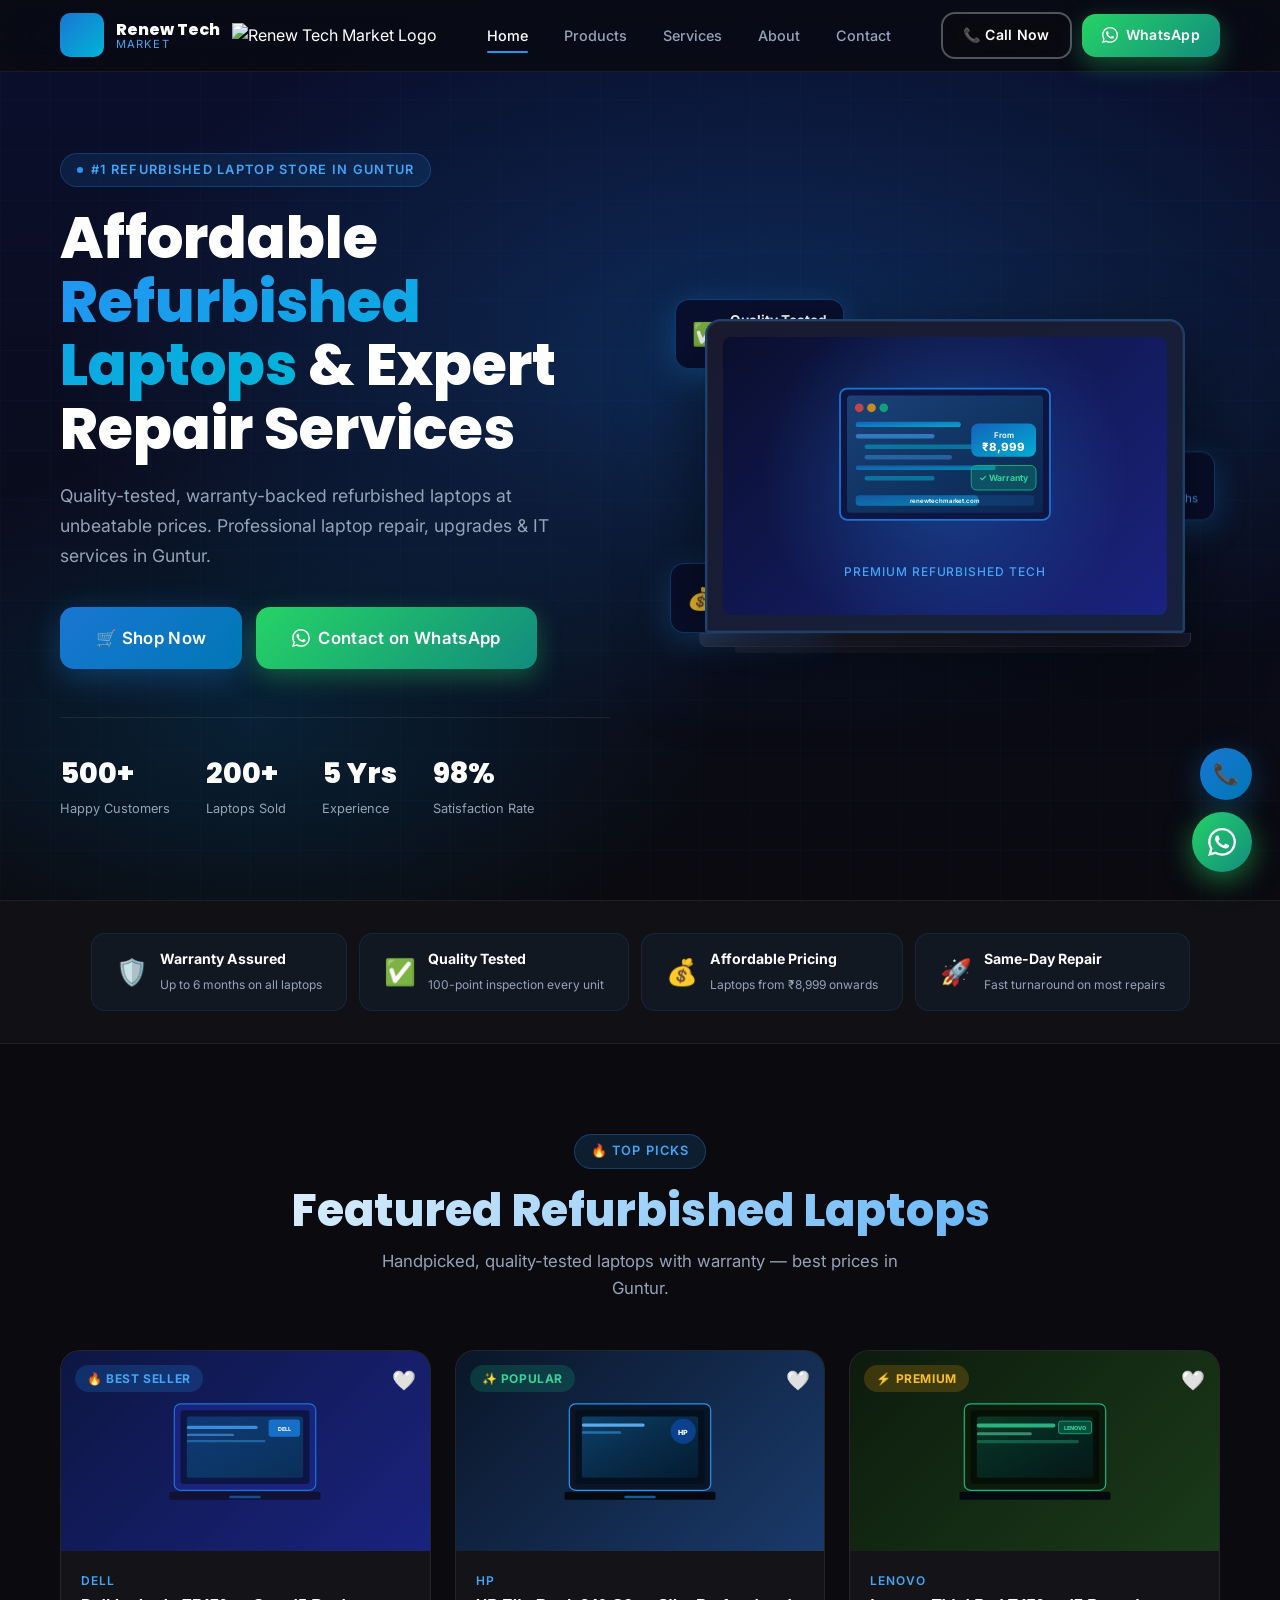
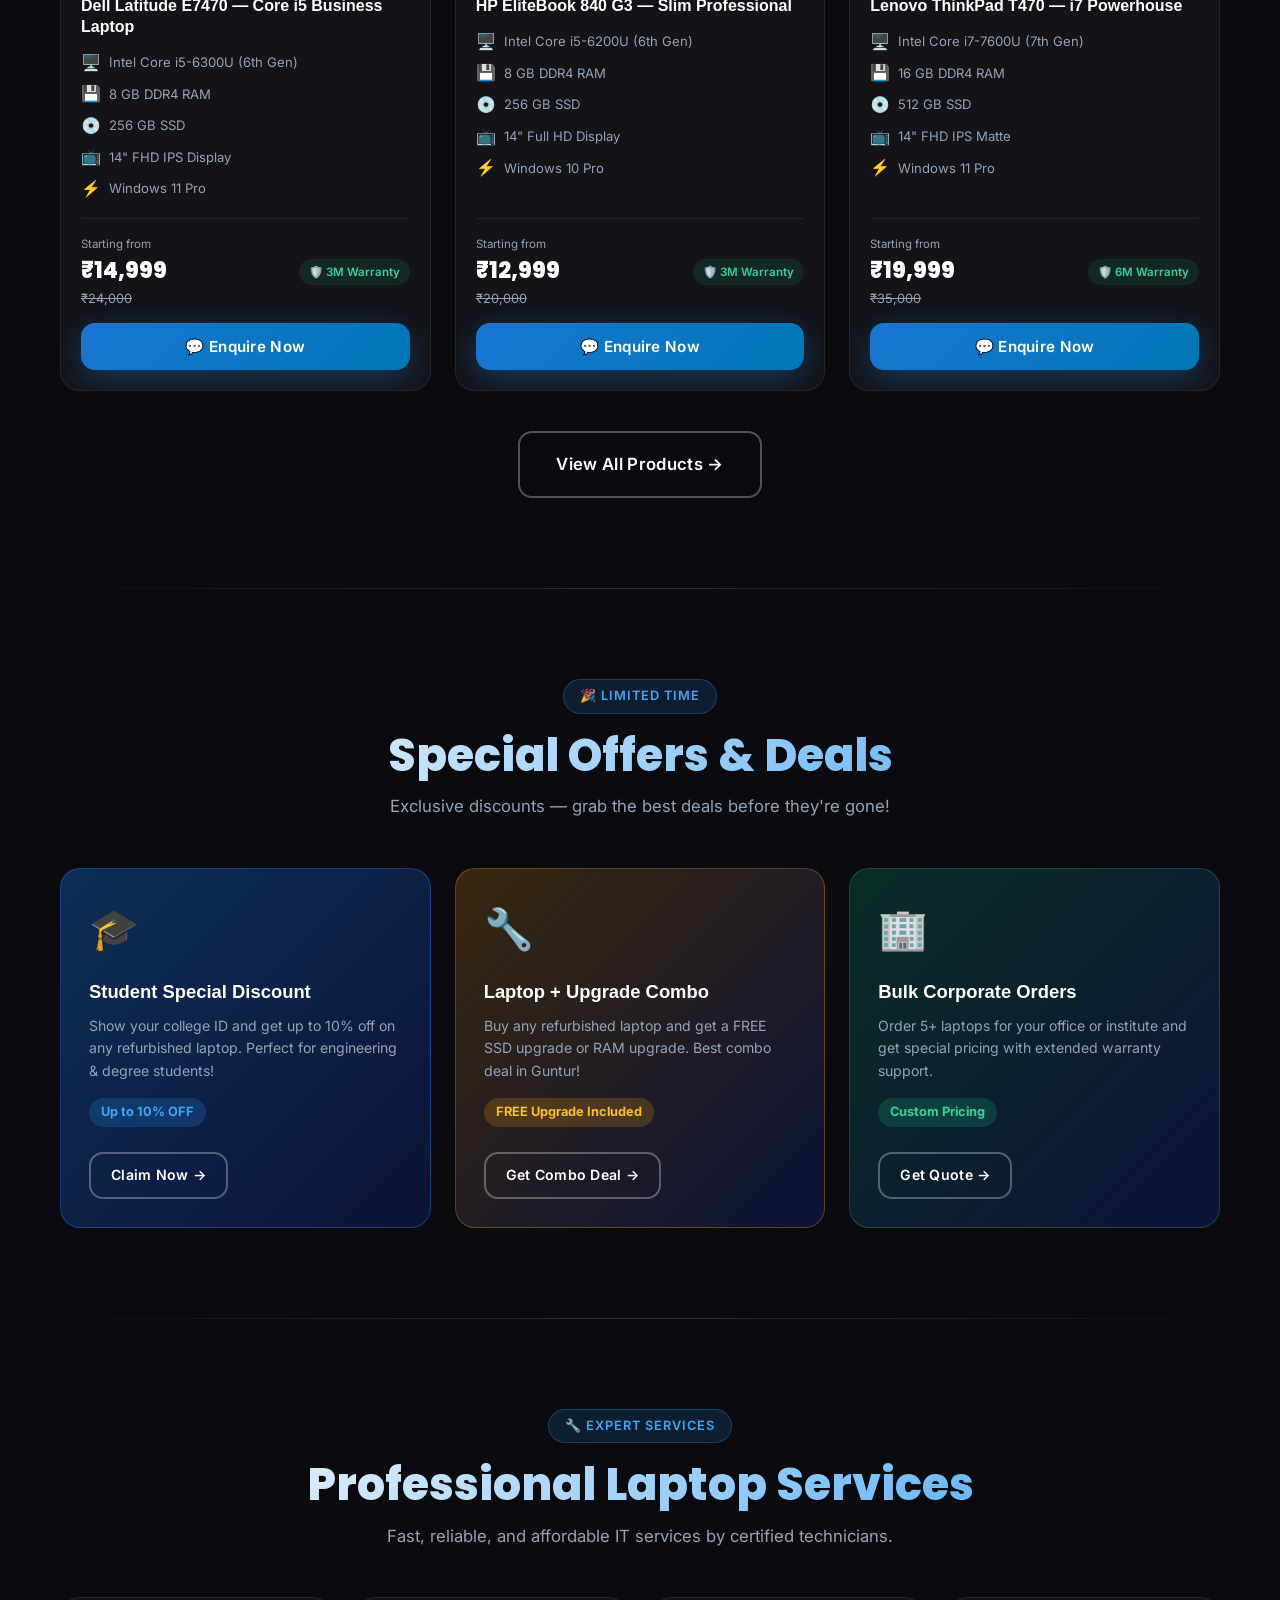
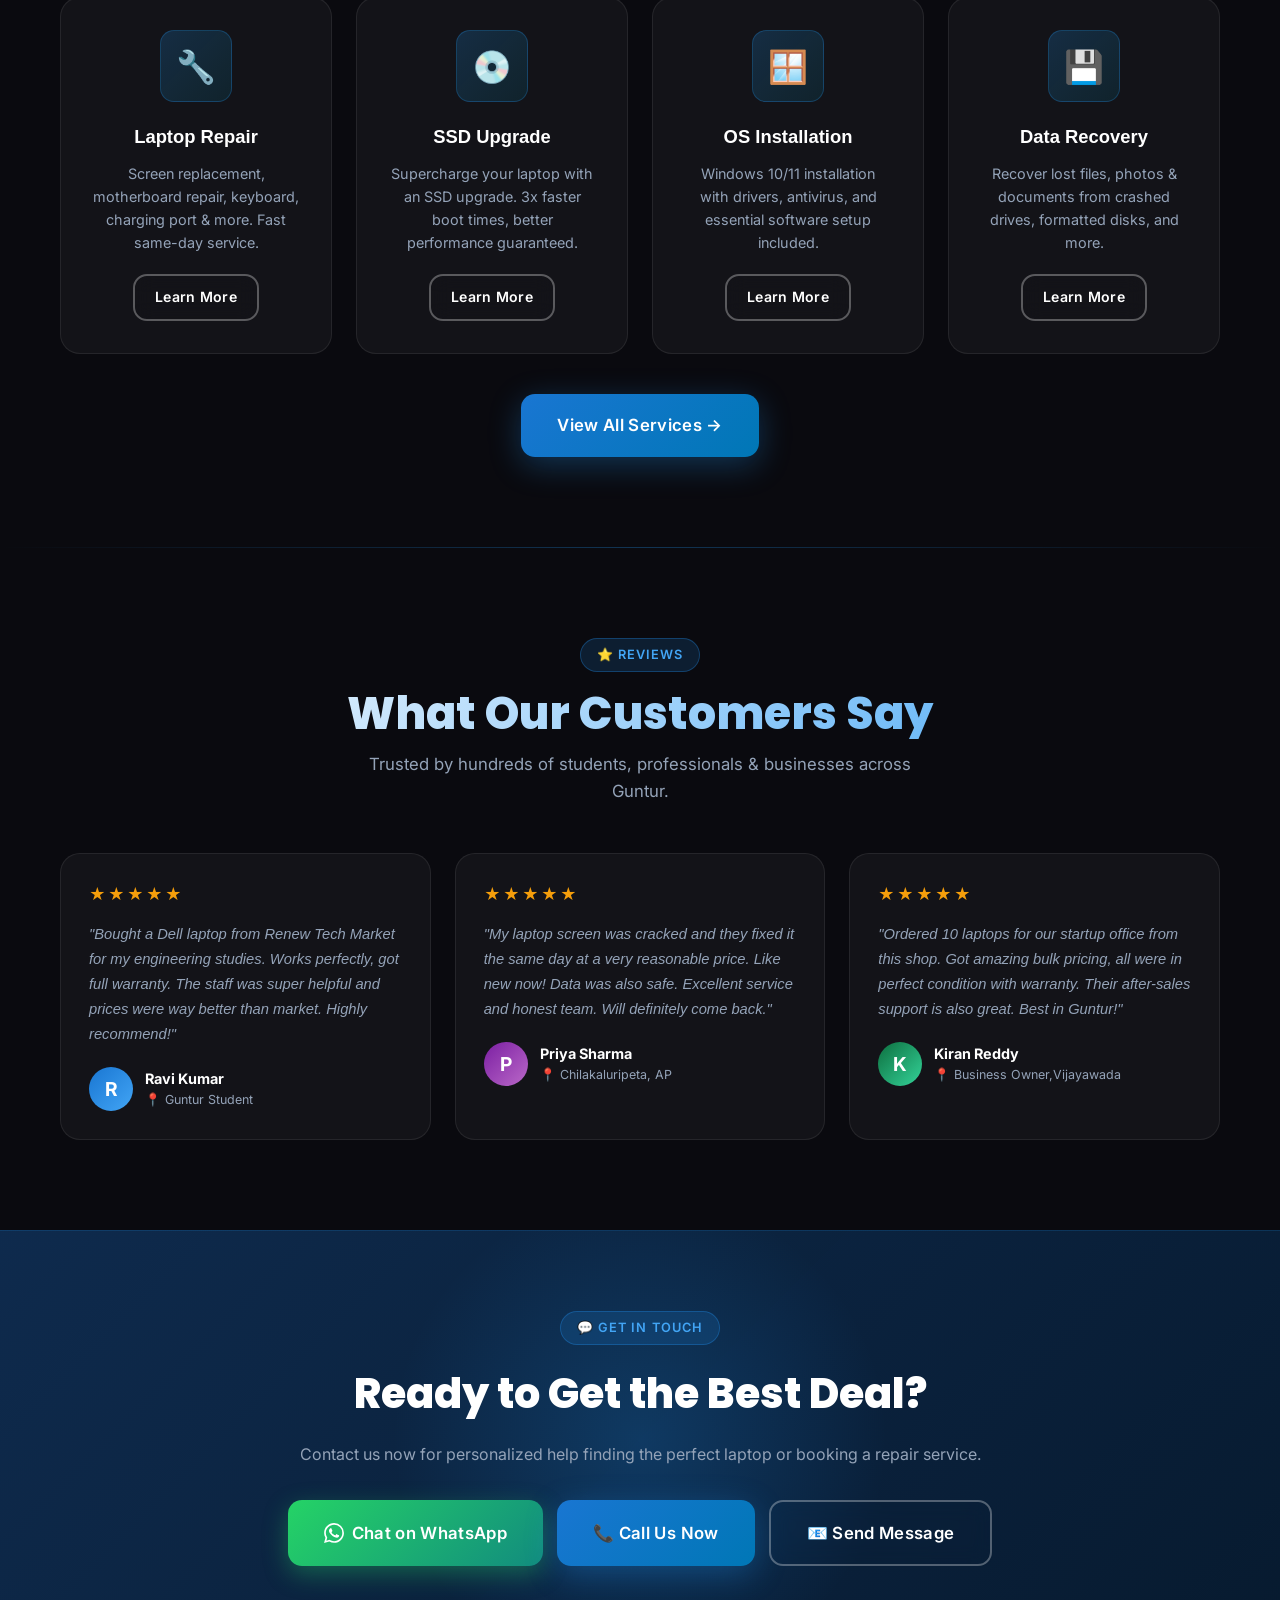
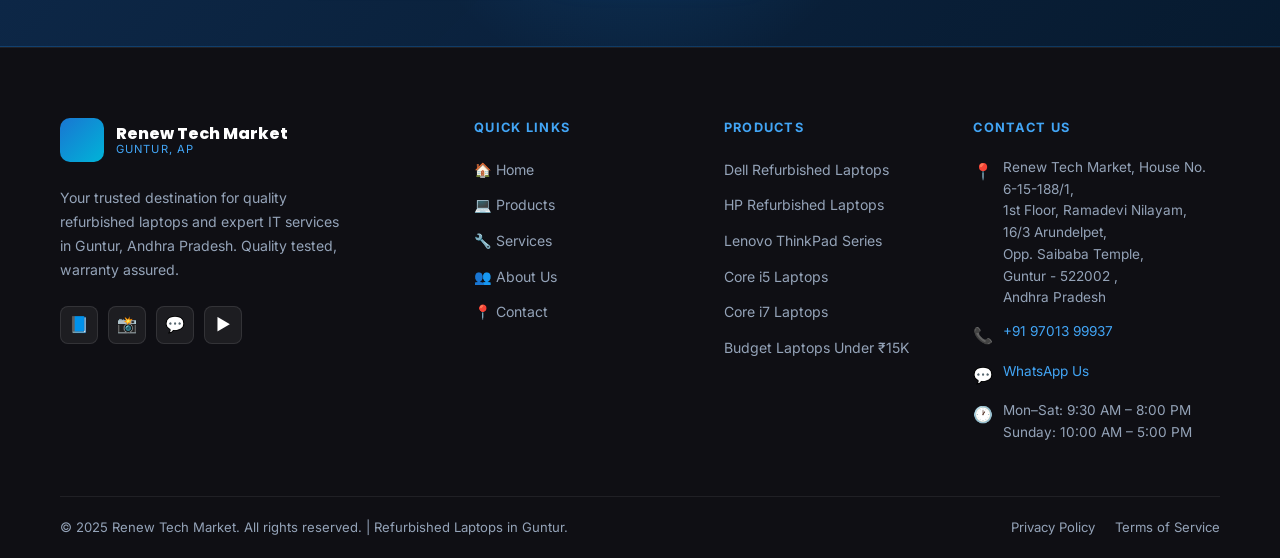
==== commit f9fa919f: "Update index.html" ====
--- a/index.html
+++ b/index.html
@@ -23,9 +23,14 @@
       <a href="index.html" class="nav-logo" aria-label="Renew Tech Market Home">
         <div class="logo-icon" aria-hidden="true"></div>
         <div class="logo-text">
-          <strong>Renew Tech Market </strong>
+          <strong>Renew Tech</strong>
           <span>Market</span>
         </div>
+        <img
+  src="data:image/jpeg;base64,..."
+  alt="Renew Tech Market Logo"
+  class="nav-logo-img"
+/>
       </a>
 
       <ul class="nav-links" role="list">
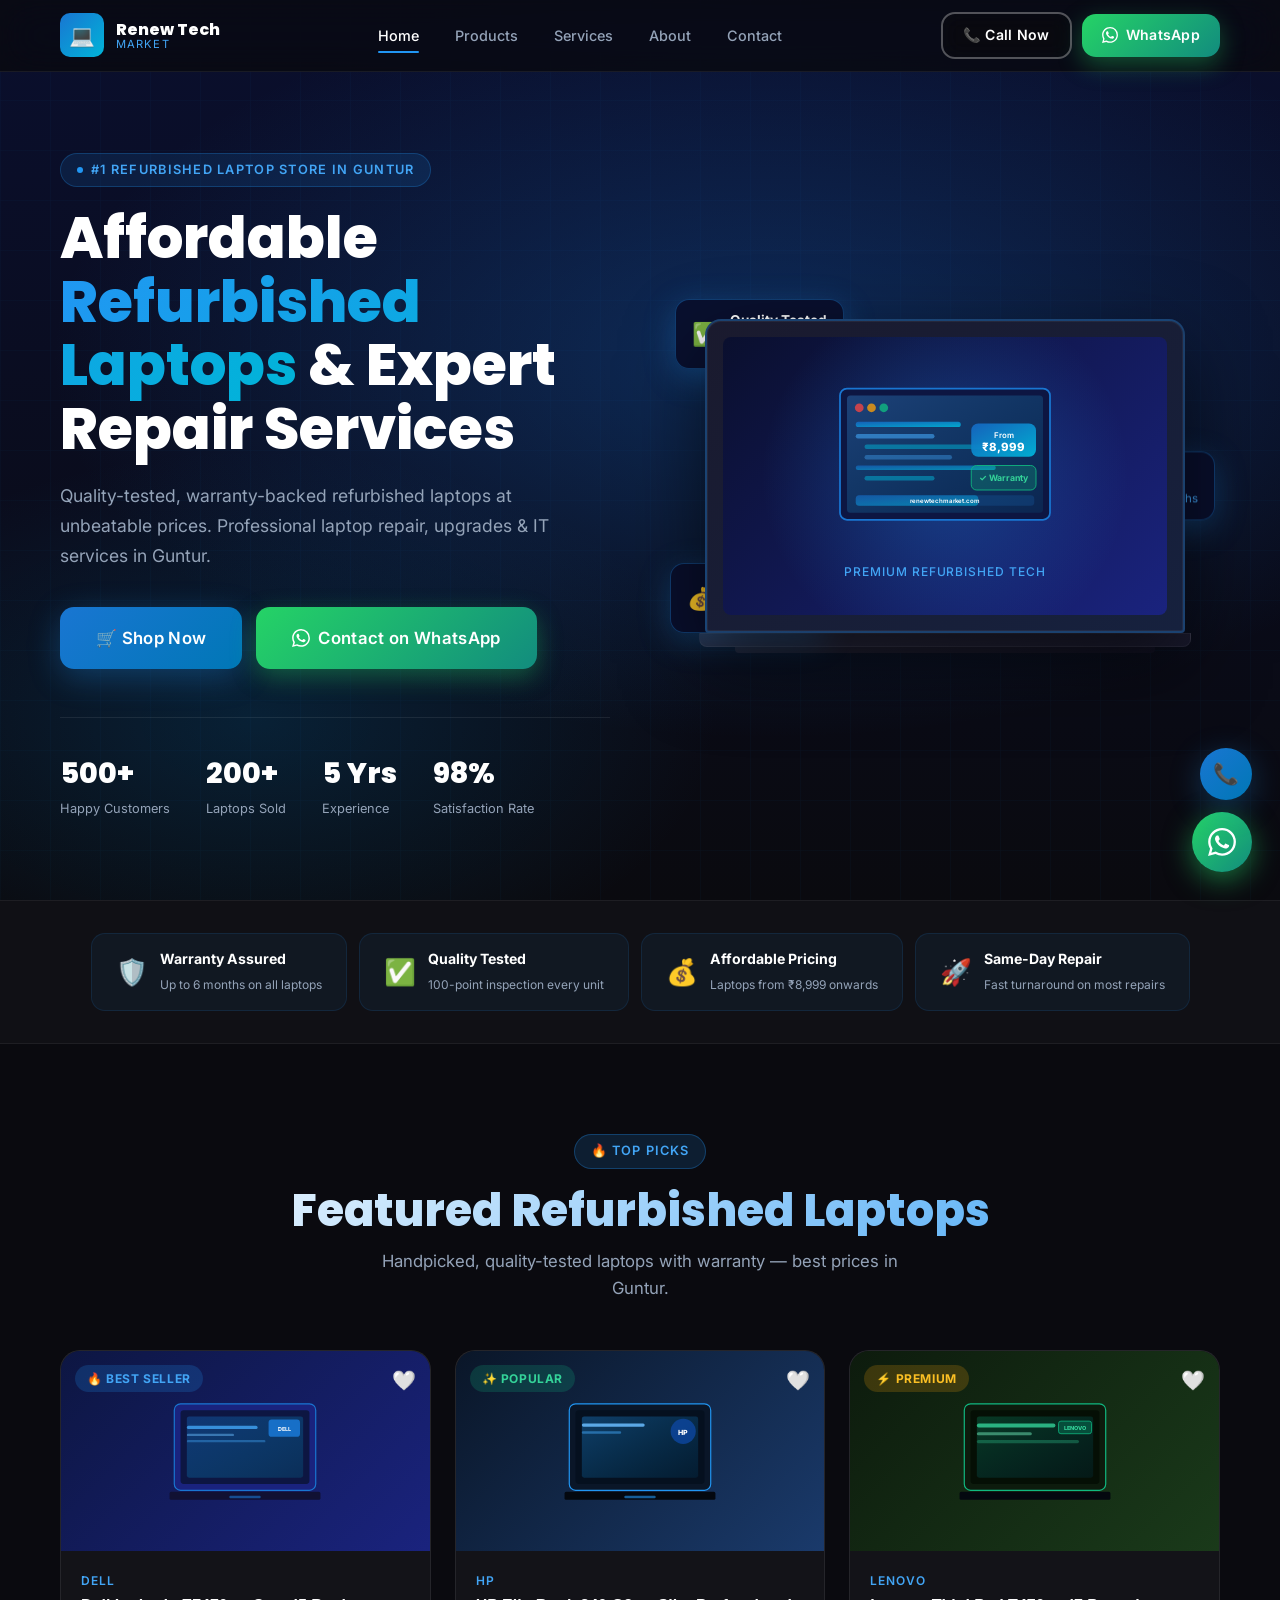
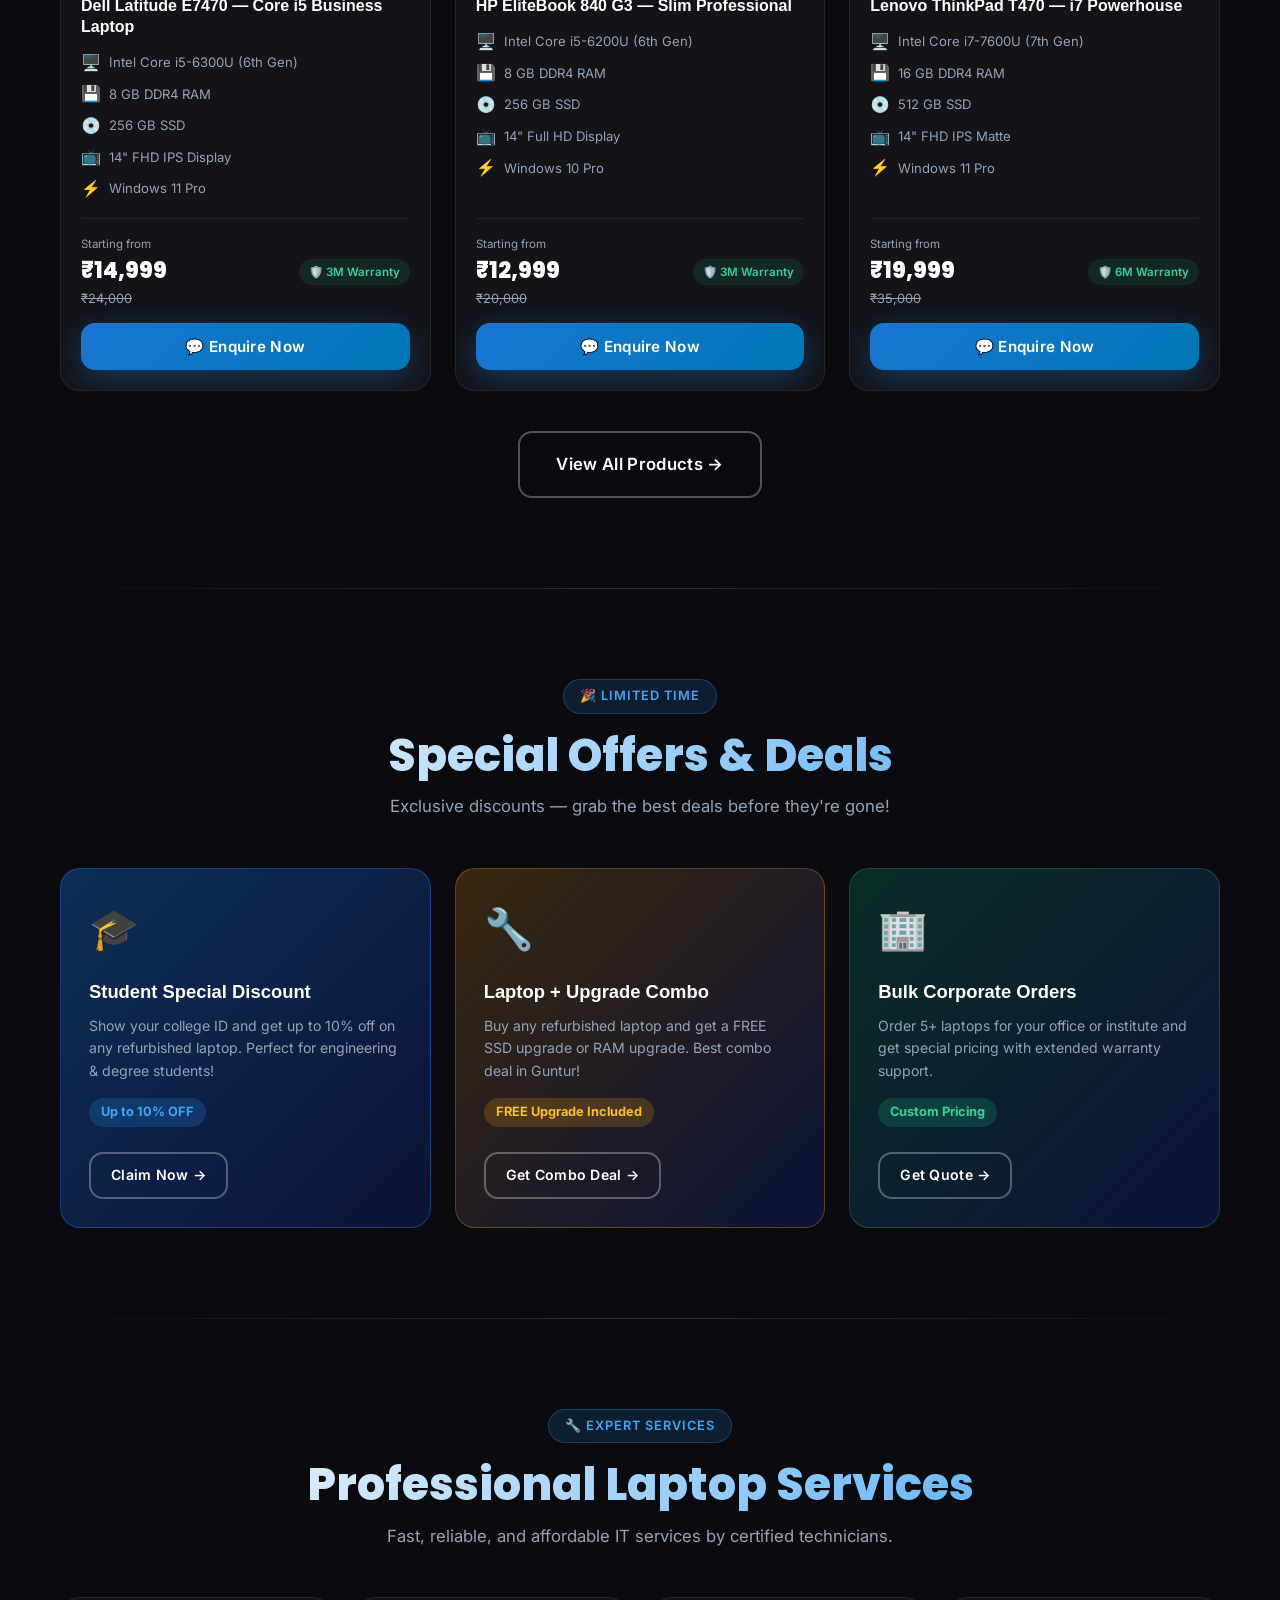
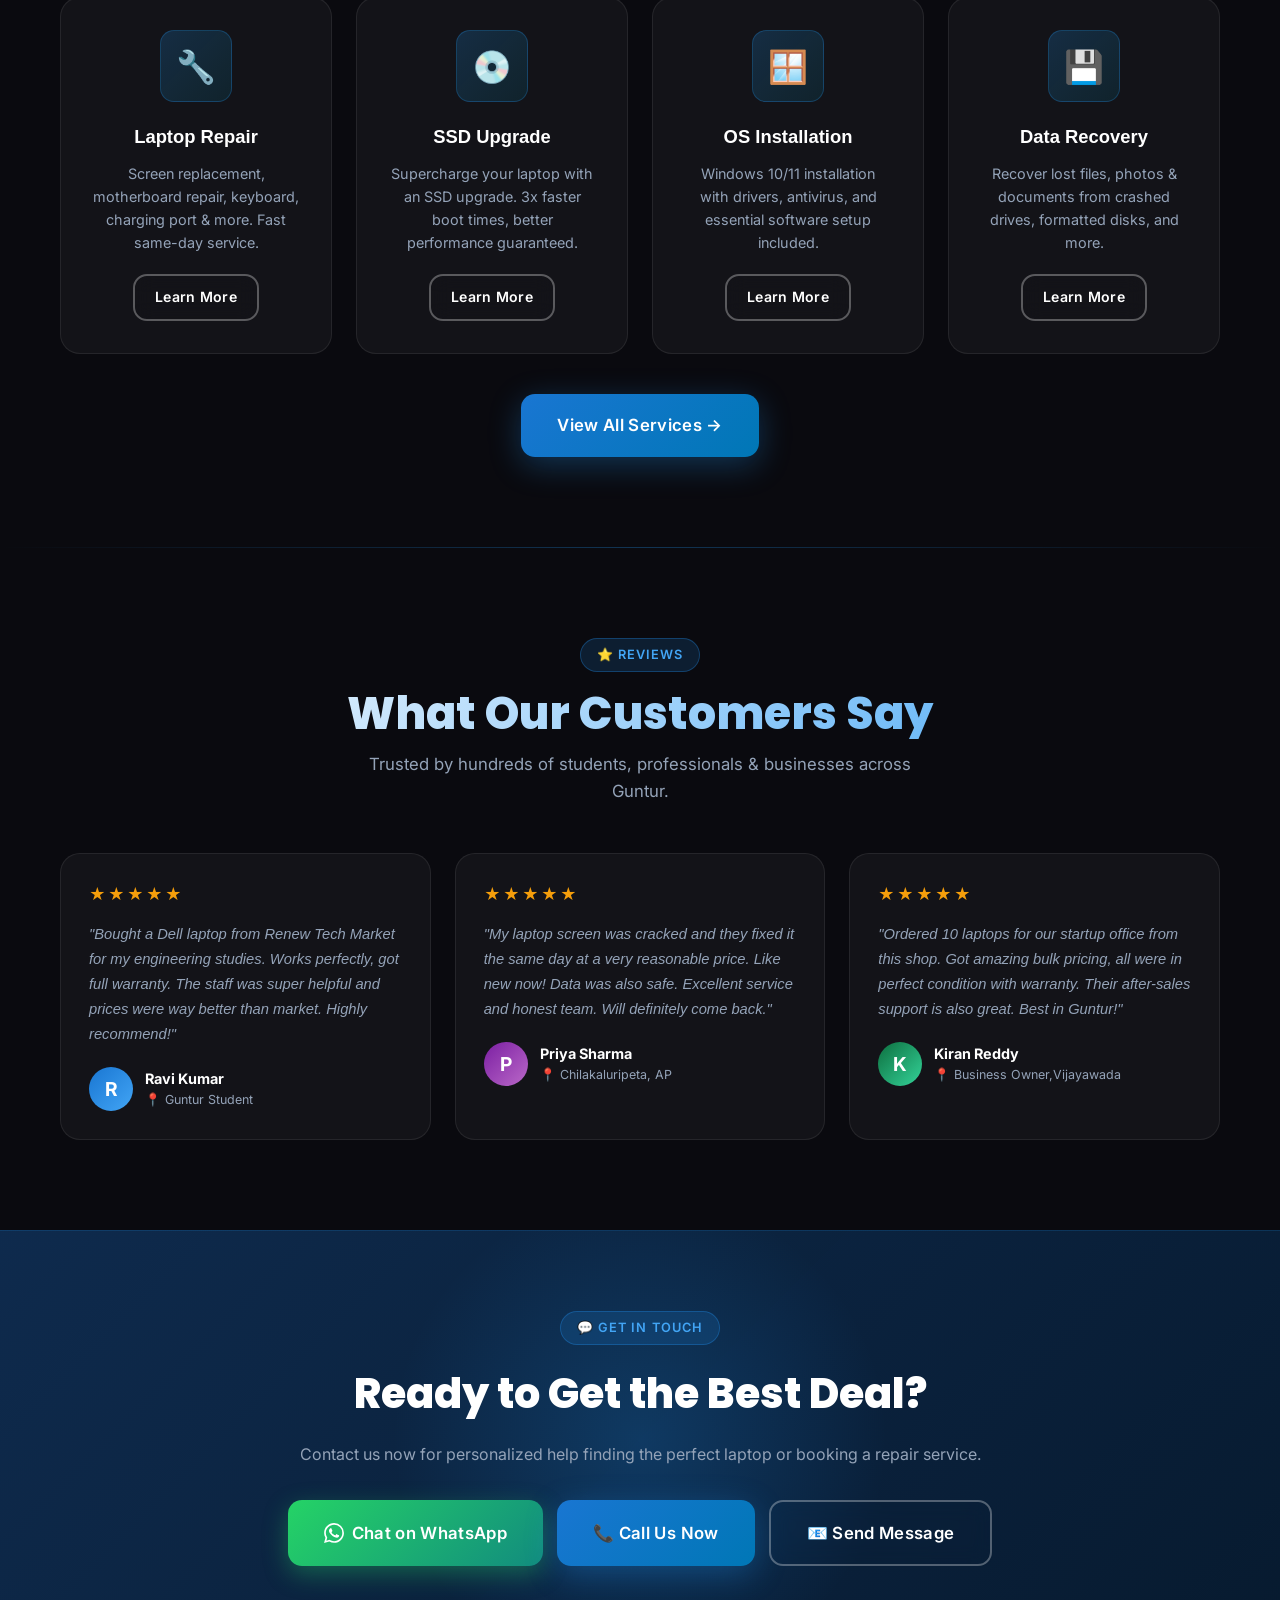
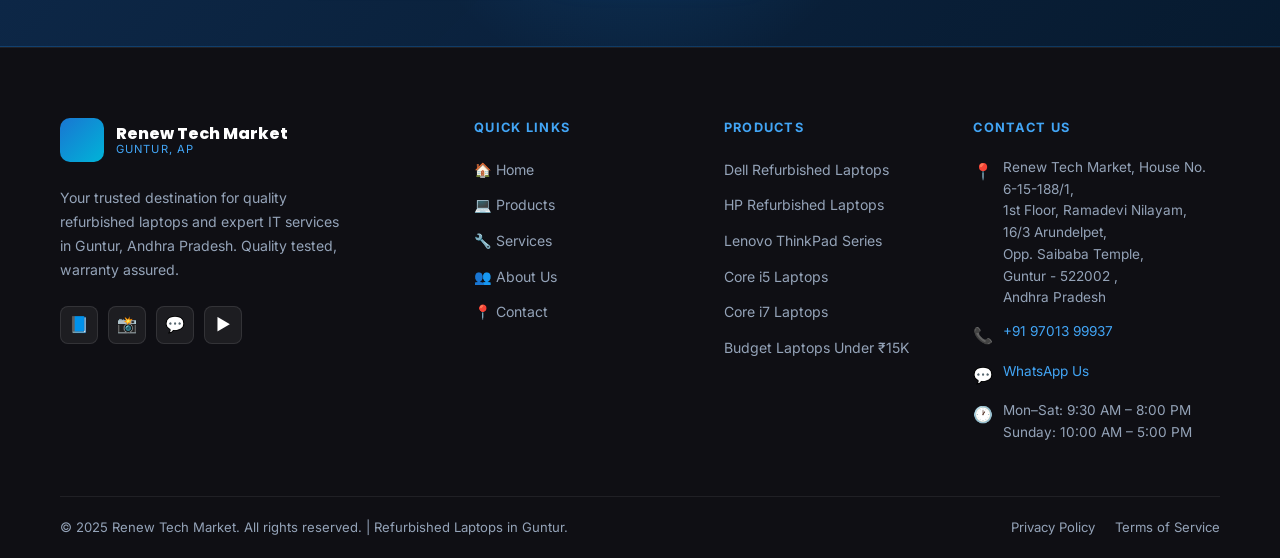
==== commit 105072ec: "Update index.html" ====
--- a/index.html
+++ b/index.html
@@ -21,19 +21,13 @@
   <div class="container">
     <div class="nav-inner">
       <a href="index.html" class="nav-logo" aria-label="Renew Tech Market Home">
-        <div class="logo-icon" aria-hidden="true"></div>
+        <div class="logo-icon" aria-hidden="true">💻</div>
         <div class="logo-text">
           <strong>Renew Tech</strong>
           <span>Market</span>
         </div>
-        <img
-  src="data:image/jpeg;base64,..."
-  alt="Renew Tech Market Logo"
-  class="nav-logo-img"
-/>
       </a>
-
-      <ul class="nav-links" role="list">
+        <ul class="nav-links" role="list">
         <li><a href="index.html"    class="nav-link" data-page="index.html"    aria-current="page">Home</a></li>
         <li><a href="products.html" class="nav-link" data-page="products.html">Products</a></li>
         <li><a href="services.html" class="nav-link" data-page="services.html">Services</a></li>
